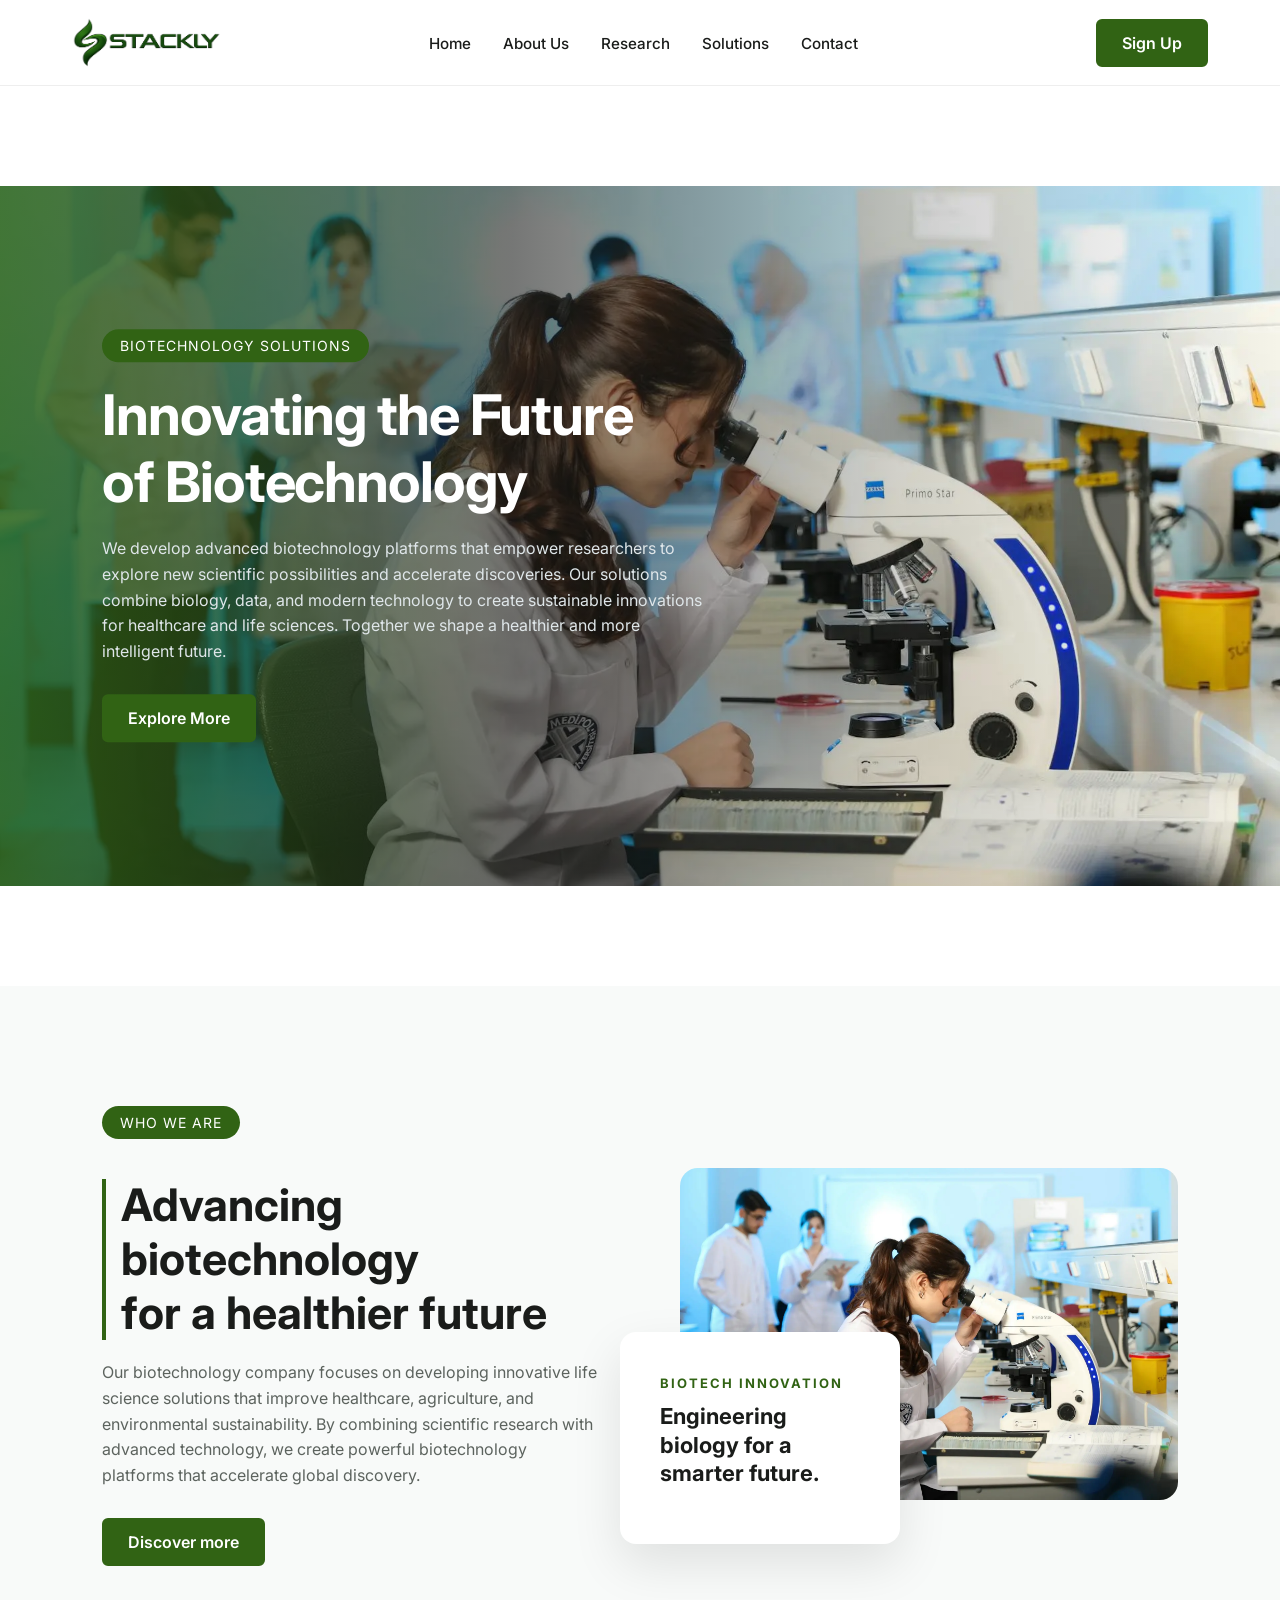
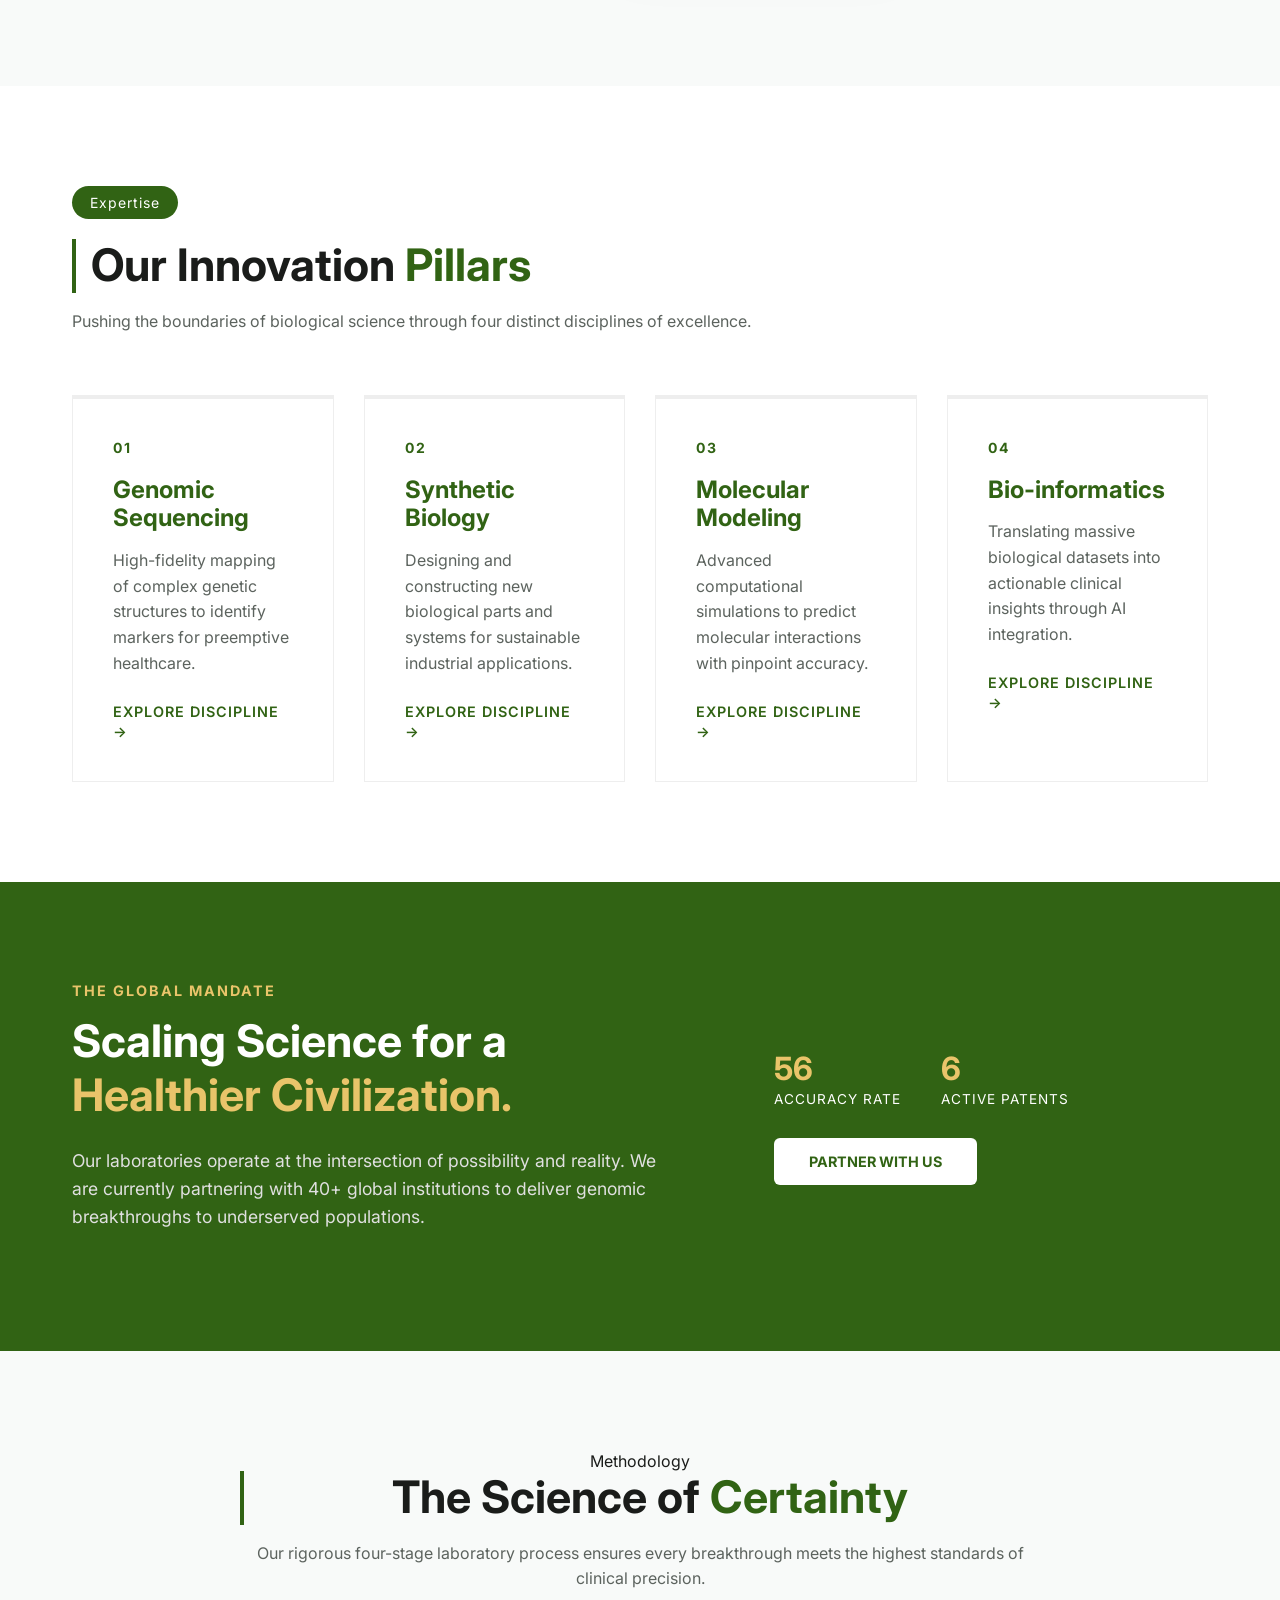
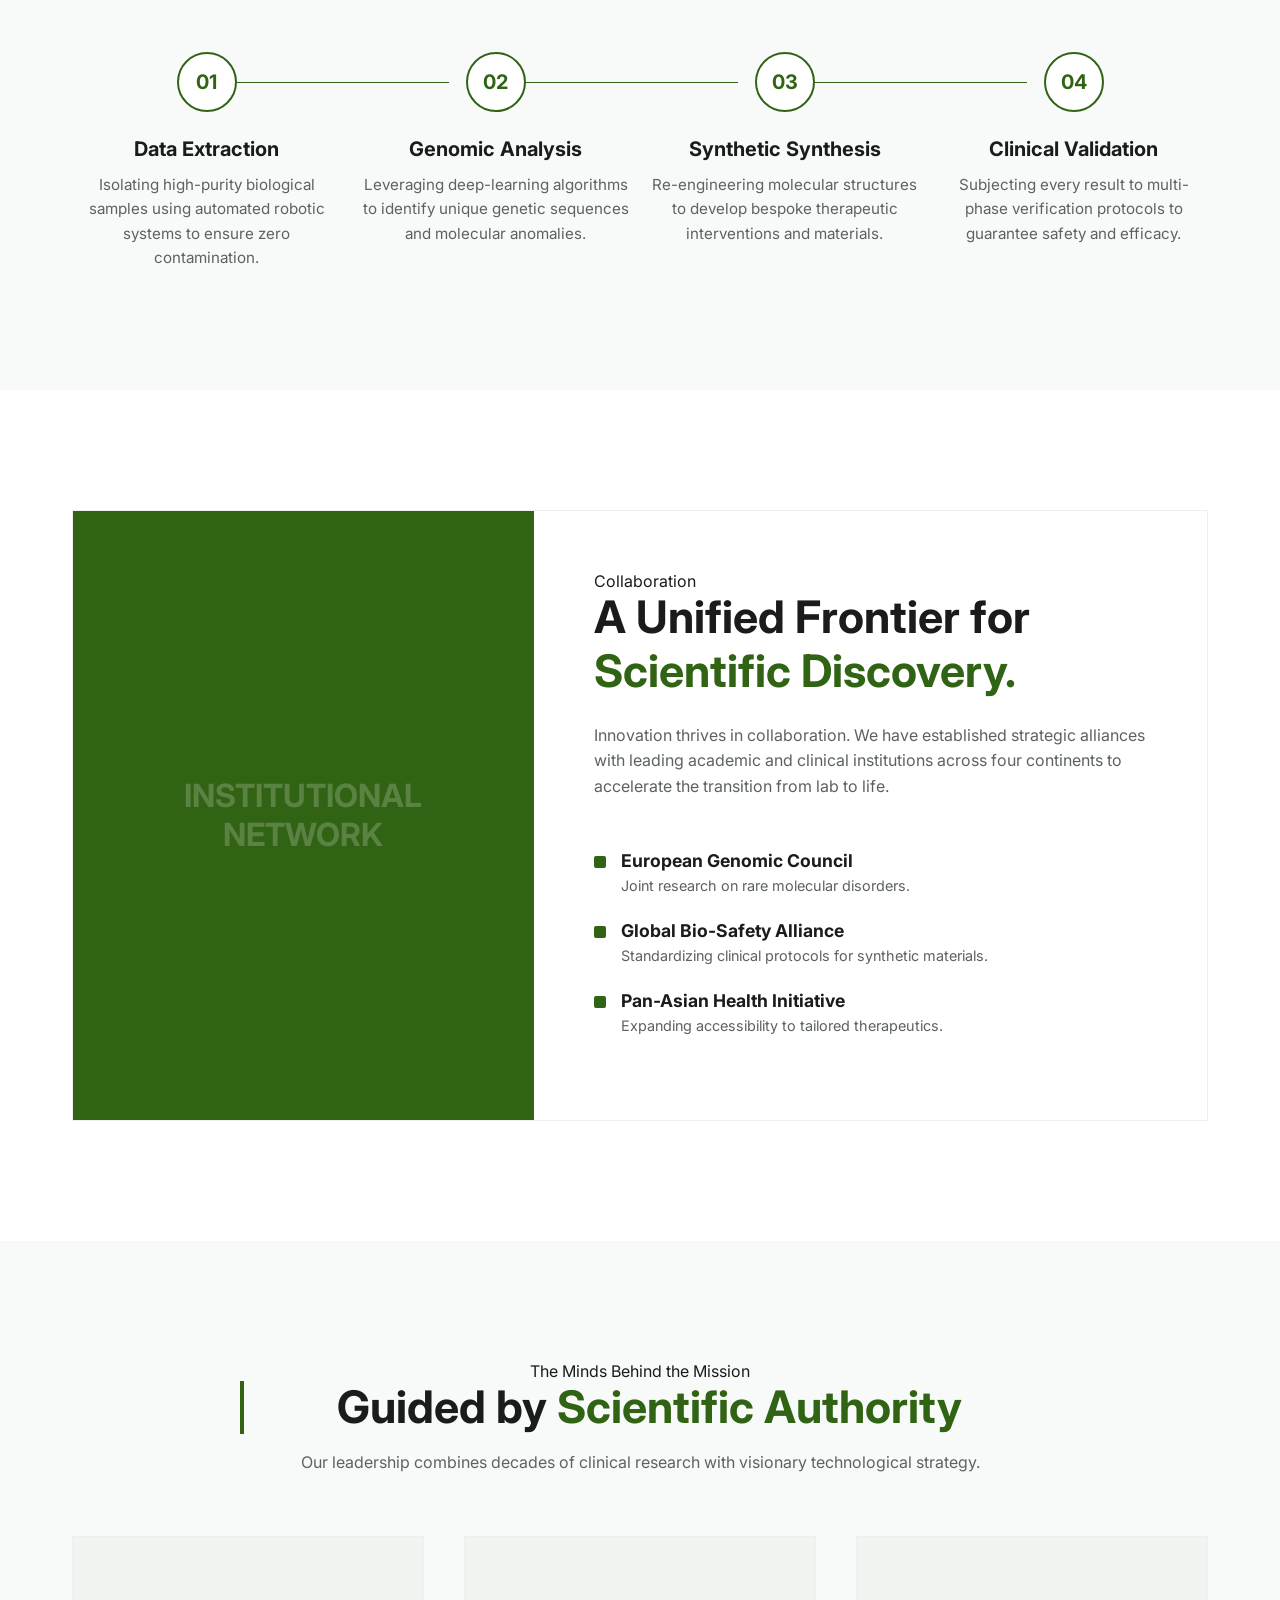
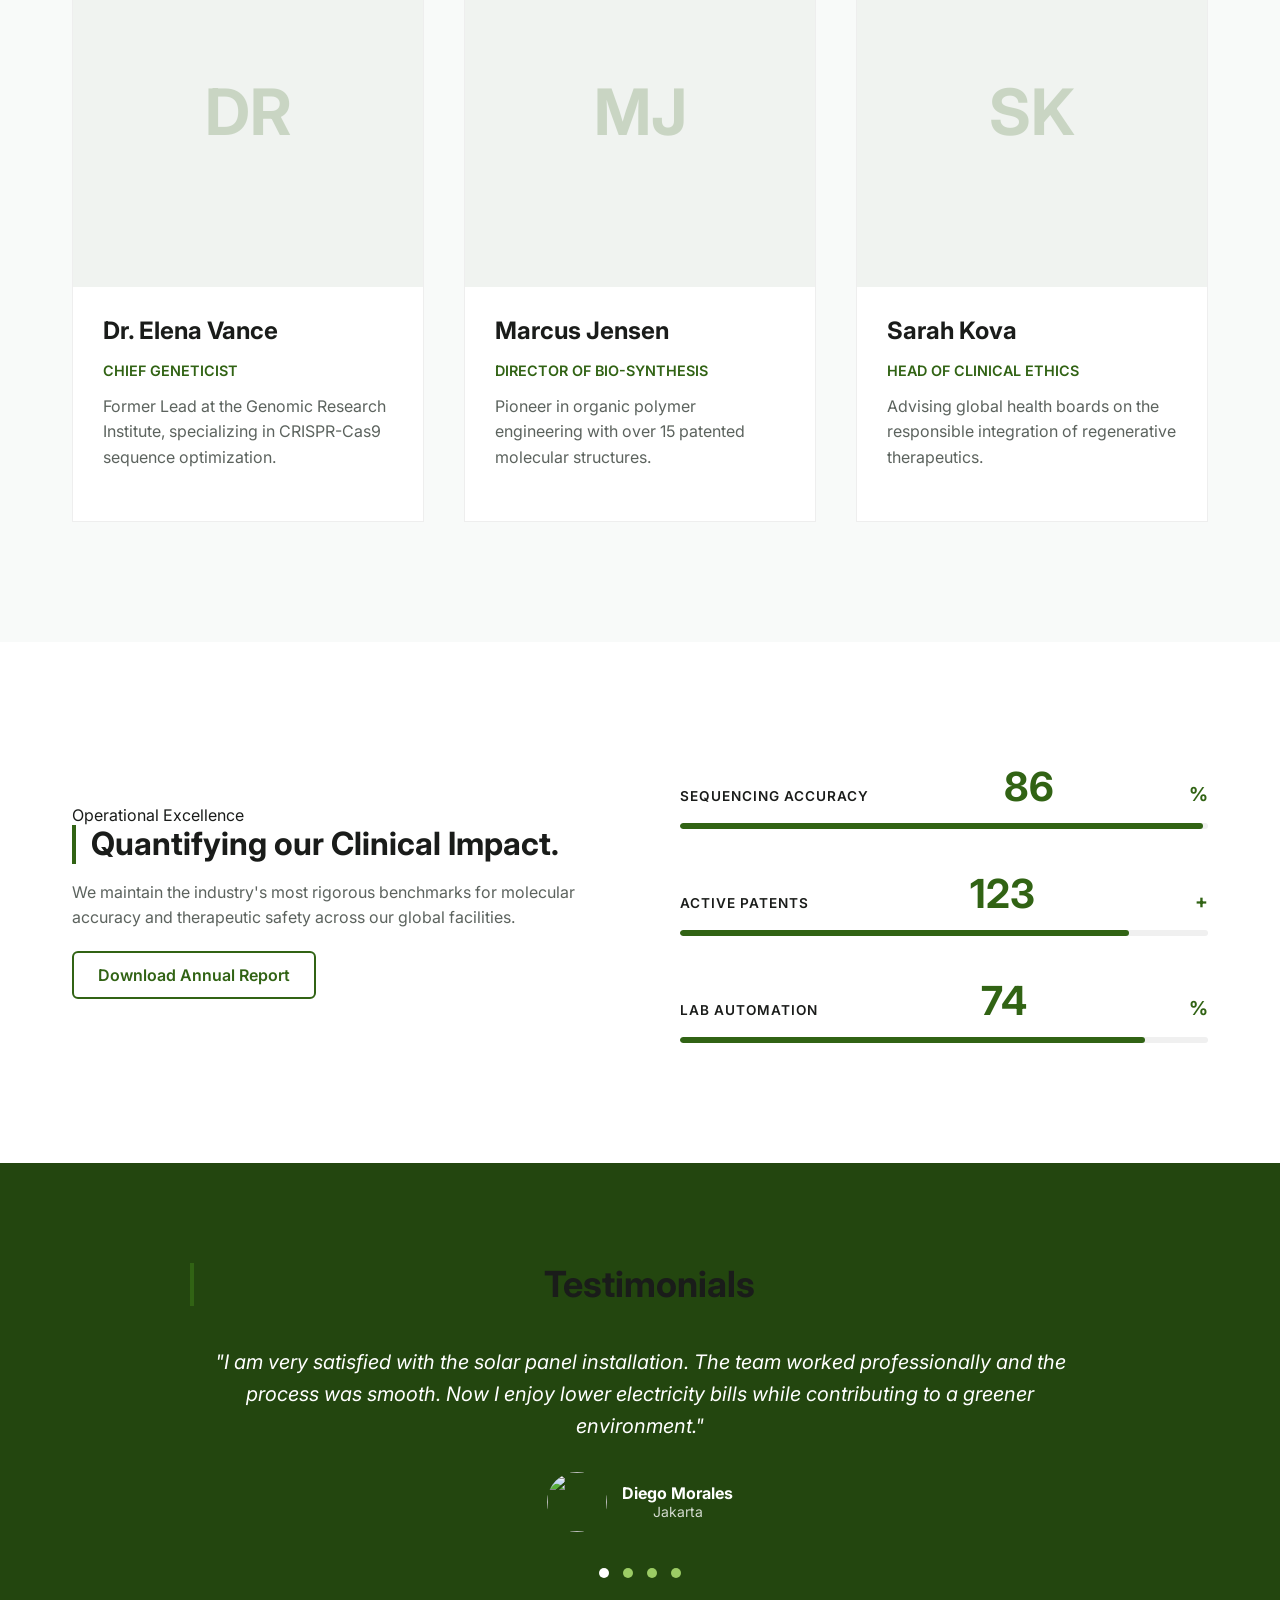
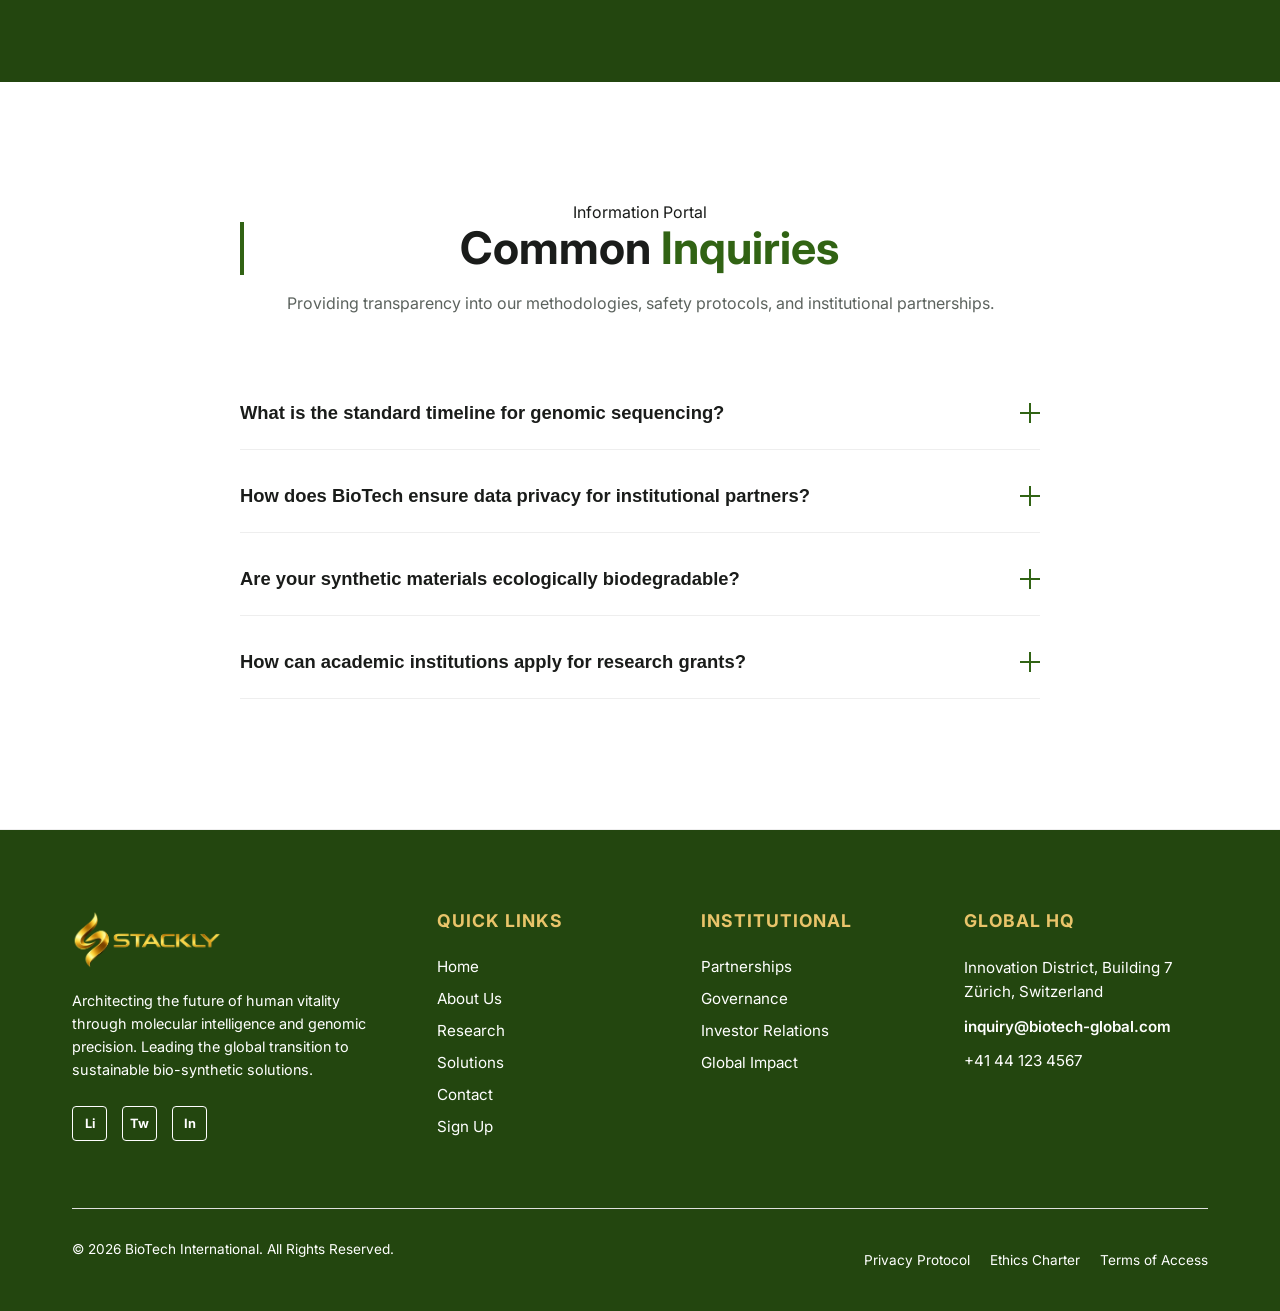
==== index.html @ 9d4f07ec "Add files via upload" ====
<!DOCTYPE html>
<html lang="en">

<head>
    <meta charset="UTF-8">
    <meta name="viewport" content="width=device-width, initial-scale=1.0">
    <title>Bio Technology</title>
    <link rel="icon" href="./assets/bg remove.webp">

    <!-- Custom CSS -->
    <link rel="stylesheet" href="style.css">
    <link rel="stylesheet" href="./root.css">

    <!-- material icon -->
    <link href="https://fonts.googleapis.com/icon?family=Material+Icons" rel="stylesheet">
    <!-- font awesome icon -->
    <link rel="stylesheet" href="https://cdnjs.cloudflare.com/ajax/libs/font-awesome/6.5.1/css/all.min.css">

    <!-- aos animations -->
    <link href="https://unpkg.com/aos@2.3.4/dist/aos.css" rel="stylesheet">

</head>

<body>


    <header class="main-header">
        <nav class="navbar">
            <a href="index.html" class="logo">
                <img src="./assets/green.webp" alt="logo" width="150px">
            </a>

            <ul class="nav-links">
                <li><a href="index.html">Home</a></li>
                <li><a href="about.html">About Us</a></li>
                <li><a href="research.html">Research</a></li>
                <li><a href="solution.html">Solutions</a></li>
                <li><a href="contact.html">Contact</a></li>
                <li><a href="sign.html" class="btn btn-primary get">Sign Up</a></li>
            </ul>

            <ul class="get1">
                <li><a href="sign.html" class="btn btn-primary">Sign Up</a></li>

            </ul>

            <div class="hamburger" id="hamburger">
                <span class="bar"></span>
                <span class="bar"></span>
                <span class="bar"></span>
            </div>
        </nav>
    </header>


    <main>

        <section class="hero">

            <div class="hero-slider">

                <div class="hero-slide active">
                    <img src="./assets/hero 2.webp" alt="Biotechnology Research">

                    <div class="hero-overlay"></div>

                    <div class="hero-content">
                        <span class="hero-tag">BIOTECHNOLOGY SOLUTIONS</span>

                        <h1>
                            Innovating the Future <br>
                            of Biotechnology
                        </h1>

                        <p>
                            We develop advanced biotechnology platforms that empower researchers
                            to explore new scientific possibilities and accelerate discoveries.
                            Our solutions combine biology, data, and modern technology
                            to create sustainable innovations for healthcare and life sciences.
                            Together we shape a healthier and more intelligent future.
                        </p>

                        <a href="./404.html" class="btn btn-primary">Explore More</a>
                    </div>
                </div>


                <div class="hero-slide">
                    <img src="./assets/hero 4.webp" alt="DNA Research">

                    <div class="hero-overlay"></div>

                    <div class="hero-content">
                        <span class="hero-tag">GENETIC ENGINEERING</span>

                        <h1>
                            Revolutionizing Modern <br>
                            Genetic Science
                        </h1>

                        <p>
                            Our cutting-edge genomic technologies enable scientists to
                            understand complex biological systems with greater precision.
                            By unlocking the power of DNA and molecular research,
                            we support breakthroughs in medicine, agriculture,
                            and next-generation biotechnology solutions worldwide.
                        </p>

                        <a href="./404.html" class="btn btn-primary">Discover More</a>
                    </div>
                </div>


                <div class="hero-slide">
                    <img src="./assets/hero 3.webp" alt="Medical Lab">

                    <div class="hero-overlay"></div>

                    <div class="hero-content">
                        <span class="hero-tag">MEDICAL INNOVATION</span>

                        <h1>
                            Transforming Healthcare <br>
                            Through Bio Innovation
                        </h1>

                        <p>
                            We integrate biotechnology with advanced laboratory research
                            to develop innovative therapies and life-saving solutions.
                            Our scientific teams work to improve patient outcomes
                            while supporting global healthcare systems with
                            reliable, scalable, and future-ready biotechnology platforms.
                        </p>

                        <a href="./404.html" class="btn btn-primary">Learn More</a>
                    </div>
                </div>


                <div class="hero-slide">
                    <img src="./assets/hero 1.webp" alt="Lab Research">

                    <div class="hero-overlay"></div>

                    <div class="hero-content">
                        <span class="hero-tag">LABORATORY RESEARCH</span>


                        <h1>
                            Advancing Life Science <br>
                            Research & Discovery
                        </h1>

                        <p>
                            Our laboratories focus on molecular biology and
                            next-generation biotechnology research programs.
                            Through collaboration, innovation, and scientific excellence,
                            we accelerate the development of sustainable solutions
                            that benefit science, society, and the global ecosystem.
                        </p>

                        <a href="./404.html" class="btn btn-primary">View Research</a>
                    </div>
                </div>

            </div>

        </section>






        <section class="bio-about">

            <div class="bio-container">

                <div class="bio-content">

                    <span class="hero-tag">WHO WE ARE</span>

                    <h2>
                        Advancing biotechnology <br>
                        for a healthier future
                    </h2>

                    <p>
                        Our biotechnology company focuses on developing innovative
                        life science solutions that improve healthcare, agriculture,
                        and environmental sustainability. By combining scientific
                        research with advanced technology, we create powerful
                        biotechnology platforms that accelerate global discovery.
                    </p>

                    <a href="./404.html" class="btn btn-primary">Discover more</a>

                </div>


                <div class="bio-image">

                    <img src="./assets/hero 2.webp" alt="Biotechnology Laboratory">

                    <div class="bio-card">

                        <span class="bio-card-tag">BIOTECH INNOVATION</span>

                        <h3>
                            Engineering biology
                            for a smarter future.
                        </h3>

                    </div>

                </div>

            </div>

        </section>








        <section class="research-grid">
            <div class="container">
                <div class="section-header">
                    <span class="hero-tag">Expertise</span>
                    <h2>Our Innovation <span>Pillars</span></h2>
                    <p>Pushing the boundaries of biological science through four distinct disciplines of excellence.</p>
                </div>

                <div class="grid-wrapper">
                    <div class="research-card">
                        <div class="card-icon">01</div>
                        <h3>Genomic Sequencing</h3>
                        <p>High-fidelity mapping of complex genetic structures to identify markers for preemptive
                            healthcare.</p>
                        <a href="./404.html" class="card-link">Explore Discipline →</a>
                    </div>

                    <div class="research-card">
                        <div class="card-icon">02</div>
                        <h3>Synthetic Biology</h3>
                        <p>Designing and constructing new biological parts and systems for sustainable industrial
                            applications.</p>
                        <a href="./404.html" class="card-link">Explore Discipline →</a>
                    </div>

                    <div class="research-card">
                        <div class="card-icon">03</div>
                        <h3>Molecular Modeling</h3>
                        <p>Advanced computational simulations to predict molecular interactions with pinpoint accuracy.
                        </p>
                        <a href="./404.html" class="card-link">Explore Discipline →</a>
                    </div>

                    <div class="research-card">
                        <div class="card-icon">04</div>
                        <h3>Bio-informatics</h3>
                        <p>Translating massive biological datasets into actionable clinical insights through AI
                            integration.</p>
                        <a href="./404.html" class="card-link">Explore Discipline →</a>
                    </div>
                </div>
            </div>
        </section>








        <section class="impact-section">

            <div class="impact-container">

                <div class="impact-content">
                    <span class="impact-eyebrow">The Global Mandate</span>

                    <h2>
                        Scaling Science for a <br>
                        <span>Healthier Civilization.</span>
                    </h2>

                    <p>
                        Our laboratories operate at the intersection of possibility and reality.
                        We are currently partnering with 40+ global institutions to deliver
                        genomic breakthroughs to underserved populations.
                    </p>
                </div>


                <div class="impact-action">

                    <div class="impact-stats">

                        <div class="stat-item">
                            <strong class="counter" data-target="98">0</strong>
                            <span>Accuracy Rate</span>
                        </div>

                        <div class="stat-item">
                            <strong class="counter" data-target="12">0</strong>
                            <span>Active Patents</span>
                        </div>

                    </div>

                    <a href="./404.html" class="btn-impact">Partner With Us</a>

                </div>

            </div>

        </section>







        <section class="process-section">
            <div class="container">
                <div class="section-header center">
                    <span class="eyebrow">Methodology</span>
                    <h2>The Science of <span>Certainty</span></h2>
                    <p>Our rigorous four-stage laboratory process ensures every breakthrough meets the highest standards
                        of clinical precision.</p>
                </div>

                <div class="process-wrapper">
                    <div class="process-step">
                        <div class="step-number">01</div>
                        <div class="step-content">
                            <h3>Data Extraction</h3>
                            <p>Isolating high-purity biological samples using automated robotic systems to ensure zero
                                contamination.</p>
                        </div>
                        <div class="step-line"></div>
                    </div>

                    <div class="process-step">
                        <div class="step-number">02</div>
                        <div class="step-content">
                            <h3>Genomic Analysis</h3>
                            <p>Leveraging deep-learning algorithms to identify unique genetic sequences and molecular
                                anomalies.</p>
                        </div>
                        <div class="step-line"></div>
                    </div>

                    <div class="process-step">
                        <div class="step-number">03</div>
                        <div class="step-content">
                            <h3>Synthetic Synthesis</h3>
                            <p>Re-engineering molecular structures to develop bespoke therapeutic interventions and
                                materials.</p>
                        </div>
                        <div class="step-line"></div>
                    </div>

                    <div class="process-step">
                        <div class="step-number">04</div>
                        <div class="step-content">
                            <h3>Clinical Validation</h3>
                            <p>Subjecting every result to multi-phase verification protocols to guarantee safety and
                                efficacy.</p>
                        </div>
                    </div>
                </div>
            </div>
        </section>









        <section class="partnership-section">
            <div class="container">
                <div class="partnership-card">
                    <div class="partnership-image">
                        <div class="image-placeholder">
                            <span>Institutional <br>Network</span>
                        </div>
                    </div>

                    <div class="partnership-info">
                        <span class="eyebrow">Collaboration</span>
                        <h2>A Unified Frontier for <span>Scientific Discovery.</span></h2>
                        <p>Innovation thrives in collaboration. We have established strategic alliances with leading
                            academic and clinical institutions across four continents to accelerate the transition from
                            lab to life.</p>

                        <ul class="partnership-list">
                            <li>
                                <i class="list-icon"></i>
                                <div>
                                    <strong>European Genomic Council</strong>
                                    <span>Joint research on rare molecular disorders.</span>
                                </div>
                            </li>
                            <li>
                                <i class="list-icon"></i>
                                <div>
                                    <strong>Global Bio-Safety Alliance</strong>
                                    <span>Standardizing clinical protocols for synthetic materials.</span>
                                </div>
                            </li>
                            <li>
                                <i class="list-icon"></i>
                                <div>
                                    <strong>Pan-Asian Health Initiative</strong>
                                    <span>Expanding accessibility to tailored therapeutics.</span>
                                </div>
                            </li>
                        </ul>
                    </div>
                </div>
            </div>
        </section>








        <section class="team-section">
            <div class="container">
                <div class="section-header center">
                    <span class="eyebrow">The Minds Behind the Mission</span>
                    <h2>Guided by <span>Scientific Authority</span></h2>
                    <p>Our leadership combines decades of clinical research with visionary technological strategy.</p>
                </div>

                <div class="team-grid">
                    <div class="team-card animated-card">
                        <div class="member-image">
                            <div class="img-overlay"></div>
                            <span class="member-initials">DR</span>
                        </div>
                        <div class="member-info">
                            <h3>Dr. Elena Vance</h3>
                            <span class="member-role">Chief Geneticist</span>
                            <p>Former Lead at the Genomic Research Institute, specializing in CRISPR-Cas9 sequence
                                optimization.</p>
                        </div>
                    </div>

                    <div class="team-card animated-card">
                        <div class="member-image">
                            <div class="img-overlay"></div>
                            <span class="member-initials">MJ</span>
                        </div>
                        <div class="member-info">
                            <h3>Marcus Jensen</h3>
                            <span class="member-role">Director of Bio-Synthesis</span>
                            <p>Pioneer in organic polymer engineering with over 15 patented molecular structures.</p>
                        </div>
                    </div>

                    <div class="team-card animated-card">
                        <div class="member-image">
                            <div class="img-overlay"></div>
                            <span class="member-initials">SK</span>
                        </div>
                        <div class="member-info">
                            <h3>Sarah Kova</h3>
                            <span class="member-role">Head of Clinical Ethics</span>
                            <p>Advising global health boards on the responsible integration of regenerative
                                therapeutics.</p>
                        </div>
                    </div>
                </div>
            </div>
        </section>









        <section class="stats-section">
            <div class="container">
                <div class="stats-layout">
                    <div class="stats-info animated-card">
                        <span class="eyebrow">Operational Excellence</span>
                        <h2>Quantifying our <span>Clinical Impact.</span></h2>
                        <p>We maintain the industry's most rigorous benchmarks for molecular accuracy and therapeutic
                            safety across our global facilities.</p>
                        <a href="./404.html" class="btn btn-secondary">Download Annual Report</a>
                    </div>

                    <div class="stats-grid">
                        <div class="stat-card animated-card">
                            <div class="stat-header">
                                <span class="stat-label">Sequencing Accuracy</span>
                                <span class="stat-value" data-target="99">0</span><span class="unit">%</span>
                            </div>
                            <div class="progress-bar">
                                <div class="progress-fill" data-width="99%"></div>
                            </div>
                        </div>

                        <div class="stat-card animated-card">
                            <div class="stat-header">
                                <span class="stat-label">Active Patents</span>
                                <span class="stat-value" data-target="142">0</span><span class="unit">+</span>
                            </div>
                            <div class="progress-bar">
                                <div class="progress-fill" data-width="85%"></div>
                            </div>
                        </div>

                        <div class="stat-card animated-card">
                            <div class="stat-header">
                                <span class="stat-label">Lab Automation</span>
                                <span class="stat-value" data-target="88">0</span><span class="unit">%</span>
                            </div>
                            <div class="progress-bar">
                                <div class="progress-fill" data-width="88%"></div>
                            </div>
                        </div>
                    </div>
                </div>
            </div>
        </section>









        <section class="testimonial-section">

            <div class="testimonial-container">

                <h2 class="testimonial-title">Testimonials</h2>

                <div class="testimonial-slider">

                    <div class="testimonial active">

                        <p class="testimonial-text">
                            "I am very satisfied with the solar panel installation.
                            The team worked professionally and the process was smooth.
                            Now I enjoy lower electricity bills while contributing
                            to a greener environment."
                        </p>

                        <div class="testimonial-author">

                            <img src="https://i.pravatar.cc/60?img=1" alt="">

                            <div>
                                <strong>Diego Morales</strong>
                                <span>Jakarta</span>
                            </div>

                        </div>

                    </div>


                    <div class="testimonial">

                        <p class="testimonial-text">
                            "The installation was fast and the customer service
                            was outstanding. Our company has already seen
                            major savings on electricity costs."
                        </p>

                        <div class="testimonial-author">

                            <img src="https://i.pravatar.cc/60?img=2" alt="">

                            <div>
                                <strong>James Carter</strong>
                                <span>London</span>
                            </div>

                        </div>

                    </div>


                    <div class="testimonial">

                        <p class="testimonial-text">
                            "Switching to renewable energy was the best decision
                            for our home. The team guided us through every step
                            of the process professionally."
                        </p>

                        <div class="testimonial-author">

                            <img src="https://i.pravatar.cc/60?img=3" alt="">

                            <div>
                                <strong>Maria Gonzales</strong>
                                <span>Madrid</span>
                            </div>

                        </div>

                    </div>


                    <div class="testimonial">

                        <p class="testimonial-text">
                            "The solar system works perfectly and we have
                            reduced our energy bills significantly.
                            Highly recommended company!"
                        </p>

                        <div class="testimonial-author">

                            <img src="https://i.pravatar.cc/60?img=4" alt="">

                            <div>
                                <strong>Daniel Wong</strong>
                                <span>Singapore</span>
                            </div>

                        </div>

                    </div>

                </div>


                <div class="testimonial-dots">

                    <span class="dot active"></span>
                    <span class="dot"></span>
                    <span class="dot"></span>
                    <span class="dot"></span>

                </div>

            </div>

        </section>









        <section class="faq-section">
            <div class="container">
                <div class="section-header center">
                    <span class="eyebrow">Information Portal</span>
                    <h2>Common <span>Inquiries</span></h2>
                    <p>Providing transparency into our methodologies, safety protocols, and institutional partnerships.
                    </p>
                </div>

                <div class="faq-wrapper">
                    <div class="faq-item animated-card">
                        <button class="faq-question">
                            <span>What is the standard timeline for genomic sequencing?</span>
                            <i class="plus-icon"></i>
                        </button>
                        <div class="faq-answer">
                            <p>Our high-throughput sequencing protocols typically deliver comprehensive raw data within
                                72 hours. Full bio-informatic analysis and clinical interpretation generally require an
                                additional 5 to 7 business days, depending on the complexity of the genome.</p>
                        </div>
                    </div>

                    <div class="faq-item animated-card">
                        <button class="faq-question">
                            <span>How does BioTech ensure data privacy for institutional partners?</span>
                            <i class="plus-icon"></i>
                        </button>
                        <div class="faq-answer">
                            <p>We utilize end-to-end quantum-resistant encryption and decentralized biological
                                databases. Every sample is anonymized at the point of extraction, ensuring that
                                intellectual property and patient identities remain protected throughout the research
                                lifecycle.</p>
                        </div>
                    </div>

                    <div class="faq-item animated-card">
                        <button class="faq-question">
                            <span>Are your synthetic materials ecologically biodegradable?</span>
                            <i class="plus-icon"></i>
                        </button>
                        <div class="faq-answer">
                            <p>Yes. Our "Synthesize-to-Soil" initiative ensures that all organic compounds developed in
                                our labs are engineered to break down into non-toxic nutrients within 180 days of
                                environmental exposure, meeting global sustainability standards.</p>
                        </div>
                    </div>

                    <div class="faq-item animated-card">
                        <button class="faq-question">
                            <span>How can academic institutions apply for research grants?</span>
                            <i class="plus-icon"></i>
                        </button>
                        <div class="faq-answer">
                            <p>We accept quarterly proposals through our Global Partnership Portal. Institutions must
                                demonstrate a focus on regenerative medicine or molecular sustainability to be
                                considered for our $50M annual innovation fund.</p>
                        </div>
                    </div>
                </div>
            </div>
        </section>


    </main>



    <footer class="main-footer">
        <div class="container">
            <div class="footer-grid">
                <div class="footer-brand">
                    <a href="index.html" class="logo">
                        <img src="./assets/gold.webp" alt="logo" width="150px">
                    </a>
                    <p>Architecting the future of human vitality through molecular intelligence and genomic precision.
                        Leading the global transition to sustainable bio-synthetic solutions.</p>
                    <div class="social-links">
                        <a href="./404.html" class="social-icon">Li</a>
                        <a href="./404.html" class="social-icon">Tw</a>
                        <a href="./404.html" class="social-icon">In</a>
                    </div>
                </div>

                <div class="footer-links">
                    <h3>Quick Links</h3>
                    <ul>
                        <li><a href="./index.html">Home</a></li>
                        <li><a href="./about.html">About Us</a></li>
                        <li><a href="./research.html">Research</a></li>
                        <li><a href="./solution.html">Solutions</a></li>
                        <li><a href="./contact.html">Contact</a></li>
                        <li><a href="./sign.html">Sign Up</a></li>
                    </ul>
                </div>

                <div class="footer-links">
                    <h3>Institutional</h3>
                    <ul>
                        <li><a href="./404.html">Partnerships</a></li>
                        <li><a href="./404.html">Governance</a></li>
                        <li><a href="./404.html">Investor Relations</a></li>
                        <li><a href="./404.html">Global Impact</a></li>
                    </ul>
                </div>

                <div class="footer-contact">
                    <h3>Global HQ</h3>
                    <p>Innovation District, Building 7<br>Zürich, Switzerland</p>
                    <p class="contact-email">inquiry@biotech-global.com</p>
                    <p>+41 44 123 4567</p>
                </div>
            </div>

            <div class="footer-bottom">
                <p>&copy; 2026 BioTech International. All Rights Reserved.</p>
                <div class="footer-legal">
                    <a href="./404.html">Privacy Protocol</a>
                    <a href="./404.html">Ethics Charter</a>
                    <a href="./404.html">Terms of Access</a>
                </div>
            </div>
        </div>
    </footer>




    <script src="script.js"></script>

    <script src="https://unpkg.com/aos@2.3.4/dist/aos.js"></script>

    <script>
        AOS.init({
            duration: 900,
            easing: 'ease-in-out',
            once: true,
        });

        // data-aos="fade-up"
        // fade-up, fade-down, fade-left, fade-right, zoom-in,	slide-up, flip-left	

    </script>

</body>

</html>
---- style.css ----
.hero {
    position: relative;
    width: 100%;
    height: 100vh;
    overflow: hidden;
}

.hero-slider {
    position: relative;
    width: 100%;
    height: 100%;
}

.hero-slide {
    position: absolute;
    width: 100%;
    height: 100%;
    opacity: 0;
    transition: opacity 1s ease;
}

.hero-slide.active {
    opacity: 1;
}

.hero-slide img {
    width: 100%;
    height: 100%;
    object-fit: cover;
}

.hero-overlay {
    position: absolute;
    inset: 0;

    background: linear-gradient(to right,
            rgb(49, 99, 20, 0.85)0%,
            rgba(26, 28, 26, 0.6) 40%,
            rgba(26, 28, 26, 0.2) 70%,
            rgba(26, 28, 26, 0) 100%);
}


.hero-content {
    position: absolute;
    top: 50%;
    left: 8%;
    transform: translateY(-50%);
    max-width: 600px;
    color: white;
}

.hero-tag {
    display: inline-block;
    background: var(--primary-bio-green);
    color: white;
    padding: 8px 18px;
    border-radius: 20px;
    font-size: 14px;
    letter-spacing: 1px;
    margin-bottom: 20px;
}

.hero-content h1 {
    font-size: 3.5rem;
    color: white;
    margin-bottom: 20px;
}

.hero-content p {
    color: #dfe6e9;
    margin-bottom: 30px;
}

@media (max-width:768px) {

    .hero-content {
        left: 5%;
        right: 5%;
    }

    .hero-content h1 {
        font-size: 2rem;
    }

    .hero-content p {
        font-size: 14px;
    }

    .hero-tag {
        font-size: 12px;
    }

}








.bio-about {
    padding: 120px 8%;
    background: var(--bg-subtle);
}

.bio-container {
    display: flex;
    align-items: center;
    gap: 80px;
}

.bio-content {
    flex: 1;
}

.bio-tag {
    color: var(--primary-bio-green);
    font-weight: 600;
    letter-spacing: 2px;
    font-size: 14px;
}

.bio-content h2 {
    font-size: 2.8rem;
    margin: 20px 0;
    color: var(--text-main);
}

.bio-content p {
    max-width: 520px;
    margin-bottom: 30px;
}

.bio-image {
    flex: 1;
    position: relative;
}

.bio-image img {
    width: 100%;
    border-radius: 18px;
    object-fit: cover;
}

.bio-card {
    position: absolute;
    bottom: -40px;
    left: -60px;

    background: white;

    padding: 40px;

    border-radius: 16px;

    width: 280px;

    box-shadow: 0 20px 50px rgba(0, 0, 0, 0.1);
}

.bio-card-tag {
    color: var(--primary-bio-green);
    font-size: 13px;
    letter-spacing: 2px;
    font-weight: bold;
}

.bio-card h3 {
    margin-top: 10px;
    font-size: 22px;
    line-height: 1.3;
}

@media (max-width:768px) {

    .bio-container {
        flex-direction: column;
        gap: 40px;
    }

    .bio-card {
        position: relative;
        left: 0;
        bottom: 0;
        margin-top: -40px;
    }

    .bio-content h2 {
        font-size: 2rem;
    }

}









.research-grid {
    padding: 100px 0;
    background-color: var(--bg-main);
}

.container {
    max-width: 1200px;
    margin: 0 auto;
    padding: 0 2rem;
}

.section-header {
    margin-bottom: 60px;
}

.section-header h2 {
    font-size: 2.8rem;
}

.section-header h2 span {
    /* font-size: 2.8rem; */
    color: var(--primary-bio-green);
}

.grid-wrapper {
    display: grid;
    grid-template-columns: repeat(auto-fit, minmax(250px, 1fr));
    gap: 30px;
}

.research-card {
    padding: 40px;
    background-color: #ffffff;
    border: 1px solid #eeeeee;
    transition: all 0.3s ease;
    border-top: 4px solid #eeeeee;
}

.research-card:hover {
    border-top: 4px solid var(--primary-bio-green);
    transform: translateY(-10px);
    border-bottom: 2px solid var(--primary-dark);
}

.card-icon {
    font-size: 0.875rem;
    font-weight: 700;
    color: var(--primary-bio-green);
    margin-bottom: 20px;
    letter-spacing: 2px;
}

.research-card h3 {
    font-size: 1.5rem;
    margin-bottom: 15px;
    color: var(--primary-bio-green);
}

.research-card p {
    font-size: 1rem;
    color: var(--text-muted);
    margin-bottom: 25px;
    line-height: 1.6;
}

.card-link {
    font-weight: 600;
    color: var(--primary-bio-green);
    font-size: 0.9rem;
    text-transform: uppercase;
    letter-spacing: 1px;
}

@media (max-width: 768px) {
    .research-grid {
        padding: 60px 0;
    }

    .section-header {
        text-align: center;
        margin-bottom: 40px;
    }

    .grid-wrapper {
        grid-template-columns: 1fr;
    }

    .research-card {
        padding: 30px;
    }
}








.impact-section {
    background-color: var(--primary-bio-green);
    padding: 100px 0;
    color: #ffffff;
}

.impact-container {
    max-width: 1200px;
    margin: 0 auto;
    padding: 0 2rem;
    display: flex;
    align-items: center;
    justify-content: space-between;
    gap: 50px;
}

.impact-content {
    flex: 1.5;
}

.impact-eyebrow {
    display: block;
    color: var(--dna-helix-gold);
    font-weight: 700;
    text-transform: uppercase;
    letter-spacing: 2px;
    margin-bottom: 1rem;
    font-size: 0.9rem;
}

.impact-content h2 {
    color: #ffffff;
    font-size: 2.8rem;
    margin-bottom: 1.5rem;
    border: none;
    padding-left: 0;
}

.impact-content h2 span {
    color: var(--dna-helix-gold);
}

.impact-content p {
    color: #e0e0e0;
    font-size: 1.1rem;
    max-width: 600px;
}

.impact-action {
    flex: 1;
    display: flex;
    flex-direction: column;
    align-items: flex-start;
    gap: 30px;
}

.impact-stats {
    display: flex;
    gap: 40px;
}

.stat-item strong {
    display: block;
    font-size: 2rem;
    color: var(--dna-helix-gold);
}

.stat-item span {
    font-size: 0.85rem;
    text-transform: uppercase;
    letter-spacing: 1px;
}

.btn-impact {
    background-color: #ffffff;
    color: var(--primary-bio-green);
    padding: 15px 35px;
    font-weight: 700;
    border-radius: 6px;
    transition: all 0.3s ease;
    text-transform: uppercase;
    font-size: 0.9rem;
}

.btn-impact:hover {
    background-color: var(--dna-helix-gold);
    color: var(--primary-dark);
    transform: translateY(-3px);
}

@media (max-width: 768px) {
    .impact-container {
        flex-direction: column;
        text-align: center;
        padding: 0 1.5rem;
    }

    .impact-content h2 {
        font-size: 2rem;
    }

    .impact-action {
        align-items: center;
    }

    .impact-stats {
        justify-content: center;
    }

    .btn-impact {
        width: 100%;
    }
}








.process-section {
    padding: 100px 0;
    background-color: var(--bg-subtle);
}

.center {
    text-align: center;
    max-width: 800px;
    margin-left: auto;
    margin-right: auto;
}

.process-wrapper {
    display: flex;
    justify-content: space-between;
    gap: 20px;
    margin-top: 60px;
    position: relative;
}

.process-step {
    flex: 1;
    position: relative;
    text-align: center;
}

.step-number {
    width: 60px;
    height: 60px;
    background-color: #ffffff;
    border: 2px solid var(--primary-bio-green);
    color: var(--primary-bio-green);
    border-radius: 50%;
    display: flex;
    align-items: center;
    justify-content: center;
    font-weight: 700;
    font-size: 1.25rem;
    margin: 0 auto 25px auto;
    position: relative;
    z-index: 2;
    transition: all 0.3s ease;
}

.process-step:hover .step-number {
    background-color: var(--primary-bio-green);
    color: #ffffff;
    transform: scale(1.1);
}

.step-content h3 {
    font-size: 1.25rem;
    margin-bottom: 12px;
    color: var(--text-main);
}

.step-content p {
    font-size: 0.95rem;
    color: var(--text-muted);
}

.step-line {
    position: absolute;
    top: 30px;
    left: 60%;
    width: 80%;
    height: 1px;
    background-color: var(--primary-bio-green);
    z-index: 1;
}

@media (max-width: 768px) {
    .process-wrapper {
        flex-direction: column;
        gap: 50px;
    }

    .step-line {
        display: none;
    }

    .process-step {
        display: flex;
        flex-direction: column;
        align-items: center;
    }

    .process-step:not(:last-child)::after {
        content: '';
        position: absolute;
        bottom: -40px;
        width: 1px;
        height: 30px;
        background-color: var(--primary-bio-green);
    }
}









.partnership-section {
    padding: 120px 0;
    background-color: var(--bg-main);
}

.partnership-card {
    display: flex;
    background-color: #ffffff;
    border: 1px solid #eeeeee;
    min-height: 550px;
    align-items: stretch;
}

.partnership-image {
    flex: 1;
    background-color: var(--primary-bio-green);
    display: flex;
    align-items: center;
    justify-content: center;
    position: relative;
    overflow: hidden;
}

.image-placeholder {
    text-align: center;
    color: rgba(255, 255, 255, 0.2);
    font-size: 2rem;
    font-weight: 700;
    text-transform: uppercase;
}

.partnership-info {
    flex: 1.2;
    padding: 60px;
    display: flex;
    flex-direction: column;
    justify-content: center;
}

.partnership-info h2 {
    font-size: 2.8rem;
    margin-bottom: 1.5rem;
    border: none;
    padding-left: 0;
}

.partnership-info h2 span {
    color: var(--primary-bio-green);
}

.partnership-list {
    margin-top: 30px;
}

.partnership-list li {
    display: flex;
    gap: 15px;
    margin-bottom: 25px;
}

.list-icon {
    flex-shrink: 0;
    width: 12px;
    height: 12px;
    background-color: var(--primary-bio-green);
    margin-top: 6px;
    border-radius: 2px;
}

.partnership-list strong {
    display: block;
    font-size: 1.1rem;
    color: var(--text-main);
    margin-bottom: 4px;
}

.partnership-list span {
    font-size: 0.9rem;
    color: var(--text-muted);
}

@media (max-width: 768px) {
    .partnership-section {
        padding: 60px 0;
    }

    .partnership-card {
        flex-direction: column;
    }

    .partnership-image {
        height: 250px;
    }

    .partnership-info {
        padding: 40px 20px;
    }

    .partnership-info h2 {
        font-size: 1.8rem;
    }
}












.team-section {
    padding: 120px 0;
    background-color: var(--bg-subtle);
    overflow: hidden;
}

.team-grid {
    display: grid;
    grid-template-columns: repeat(3, 1fr);
    gap: 40px;
    margin-top: 60px;
}

.team-card {
    background: #ffffff;
    border: 1px solid #eeeeee;
    transition: all 0.4s cubic-bezier(0.165, 0.84, 0.44, 1);
}

.animated-card {
    opacity: 0;
    transform: translateY(50px);
    transition: all 0.8s ease-out;
}

.animated-card.appear {
    opacity: 1;
    transform: translateY(0);
}

.member-image {
    height: 350px;
    background-color: #f0f3f0;
    display: flex;
    align-items: center;
    justify-content: center;
    position: relative;
}

.member-initials {
    font-size: 4rem;
    font-weight: 700;
    color: var(--primary-bio-green);
    opacity: 0.2;
}

.member-info {
    padding: 30px;
}

.member-role {
    display: block;
    color: var(--primary-bio-green);
    font-weight: 600;
    font-size: 0.9rem;
    margin-bottom: 15px;
    text-transform: uppercase;
}

.team-card:hover {
    transform: translateY(-10px);
    border-bottom: 4px solid var(--primary-bio-green);
}

@media (max-width: 768px) {
    .team-grid {
        grid-template-columns: 1fr;
        gap: 30px;
    }

    .member-image {
        height: 300px;
    }
}










.faq-section {
    padding: 120px 0;
    background-color: var(--bg-main);
}

.faq-wrapper {
    max-width: 800px;
    margin: 60px auto 0;
}

.faq-item {
    border-bottom: 1px solid #eeeeee;
    margin-bottom: 10px;
}

.faq-question {
    width: 100%;
    padding: 25px 0;
    display: flex;
    justify-content: space-between;
    align-items: center;
    background: none;
    border: none;
    cursor: pointer;
    text-align: left;
    transition: all 0.3s ease;
}

.faq-question span {
    font-size: 1.15rem;
    font-weight: 600;
    color: var(--text-main);
    padding-right: 20px;
}

.plus-icon {
    width: 20px;
    height: 20px;
    position: relative;
    flex-shrink: 0;
}

.plus-icon::before,
.plus-icon::after {
    content: '';
    position: absolute;
    background-color: var(--primary-bio-green);
    transition: transform 0.3s ease;
}

.plus-icon::before {
    width: 100%;
    height: 2px;
    top: 9px;
    left: 0;
}

.plus-icon::after {
    width: 2px;
    height: 100%;
    top: 0;
    left: 9px;
}

.faq-item.active .plus-icon::after {
    transform: rotate(90deg);
}

.faq-item.active .plus-icon::before {
    transform: rotate(180deg);
    opacity: 0;
}

.faq-item.active .faq-question span {
    color: var(--primary-bio-green);
}

.faq-answer {
    max-height: 0;
    overflow: hidden;
    transition: max-height 0.4s cubic-bezier(0.4, 0, 0.2, 1);
}

.faq-answer p {
    padding-bottom: 25px;
    margin-bottom: 0;
    font-size: 1rem;
    color: var(--text-muted);
}

@media (max-width: 768px) {
    .faq-question span {
        font-size: 1rem;
    }

    .faq-section {
        padding: 60px 0;
    }
}









.stats-section {
    padding: 120px 0;
    background-color: var(--bg-main);
}

.stats-layout {
    display: flex;
    align-items: center;
    gap: 80px;
}

.stats-info {
    flex: 1;
}

.stats-grid {
    flex: 1;
    display: flex;
    flex-direction: column;
    gap: 40px;
}

.stat-card {
    width: 100%;
}

.stat-header {
    display: flex;
    justify-content: space-between;
    align-items: baseline;
    margin-bottom: 12px;
}

.stat-label {
    font-weight: 600;
    color: var(--text-main);
    text-transform: uppercase;
    font-size: 0.85rem;
    letter-spacing: 1px;
}

.stat-value {
    font-size: 2.5rem;
    font-weight: 700;
    color: var(--primary-bio-green);
}

.unit {
    font-size: 1.2rem;
    font-weight: 700;
    color: var(--primary-bio-green);
}

.progress-bar {
    width: 100%;
    height: 6px;
    background-color: #f0f0f0;
    border-radius: 10px;
    overflow: hidden;
}

.progress-fill {
    height: 100%;
    width: 0%;
    background-color: var(--primary-bio-green);
    border-radius: 10px;
    transition: width 1.5s cubic-bezier(0.1, 0.5, 0.5, 1);
}

@media (max-width: 768px) {
    .stats-layout {
        flex-direction: column;
        gap: 50px;
    }

    .stats-info {
        text-align: center;
    }

    .stat-value {
        font-size: 2rem;
    }
}
---- root.css ----
@import url('https://fonts.googleapis.com/css2?family=Inter:wght@300;400;500;600;700&display=swap');





:root {
     --primary-bio-green: rgb(49, 99, 20);
     --primary-light: rgb(75, 140, 35);
     --primary-dark: rgb(35, 70, 15);
 
     --accent-teal: #2a9d8f;
     --accent-dna-blue: #0077b6;
     --dna-helix-gold: #e9c46a;
 
     --bg-main: #ffffff;
     --bg-subtle: #f8faf9;
     --text-main: #1a1c1a;
     --text-muted: #5c635e;
 
     --success: #2d6a4f;
    --warning: #ffb703;
    --error: #bc4749;
}



* {
    margin: 0;
    padding: 0;
    box-sizing: border-box;
}

body {
    background-color: var(--bg-main);
    color: var(--text-main);
    font-family: 'Inter', sans-serif;
}

a {
    text-decoration: none;
    color: inherit;
    transition: var(--transition);
}

ul {
    list-style: none;
}






/* Button Styles */

.btn {
    padding: 12px 24px;
    font-family: 'Inter', sans-serif;
    font-size: 16px;
    font-weight: 600;
    border-radius: 6px;
     cursor: pointer;
    transition: all 0.2s ease-in-out;
    display: inline-block;
    text-decoration: none;
    text-align: center;
}

 .btn-primary {
    background-color: var(--primary-bio-green);
    color: #ffffff;
    border: 2px solid  rgb(49, 99, 20);
}

.btn-primary:hover {
    background-color:  rgb(49, 99, 20);
     border-color:  rgb(49, 99, 20);
    box-shadow: 0 4px 12px rgba(49, 99, 20, 0.2);
    transform: translateY(-1px);
}

 .btn-secondary {
    background-color: transparent;
    color:var(--primary-bio-green);
    border: 2px solid rgb(49, 99, 20);
}

.btn-secondary:hover {
    background-color: rgba(49, 99, 20, 0.05);
    color:  rgb(49, 99, 20);
    border-color:  rgb(49, 99, 20);
}

 .btn:disabled {
    background-color: #e0e0e0;
    border-color: #e0e0e0;
    color: #a0a0a0;
    cursor: not-allowed;
}












:root {
    --fs-h1: 2.5rem;
    --fs-h2: 2rem;
    --fs-h3: 1.5rem;
    --fs-h4: 1.25rem;
    --fs-h5: 1.125rem;
    --fs-h6: 1rem;

    --fs-p: 1rem;
    --fs-p-sm: 0.875rem;

    --lh-heading: 1.2;
    --lh-body: 1.6;
}



h1,
h2,
h3,
h4,
h5,
h6 {
    color: var(--text-main);
    line-height: var(--lh-heading);
    margin-bottom: 1rem;
    font-weight: 700;
}

h1 {
    font-size: var(--fs-h1);
    letter-spacing: -0.02em;
}

h2 {
    font-size: var(--fs-h2);
    border-left: 4px solid var(--primary-orange);
    padding-left: 15px;
}

h3 {
    font-size: var(--fs-h3);
}

p {
    font-size: var(--fs-p);
    line-height: var(--lh-body);
    color: var(--text-muted);
    margin-bottom: 1.25rem;
    max-width: 100%;
}













 h2 {
    font-size: var(--fs-h2);
    border-left: 4px solid var(--primary-bio-green);
     padding-left: 15px;
}

 .main-header {
    background-color: var(--bg-main);
    border-bottom: 1px solid #eee;
    position: sticky;
    top: 0;
    z-index: 1000;
    width: 100%;
}

.navbar {
    max-width: 1200px;
    margin: 0 auto;
    padding: 1rem 2rem;
    display: flex;
    justify-content: space-between;
    align-items: center;
}

.logo {
    font-size: 1.5rem;
    font-weight: 700;
    color: var(--primary-bio-green);
    display: flex;
    align-items: center;
    gap: 8px;
}

.logo span {
    color: var(--text-main);
}

.nav-links {
    display: flex;
    align-items: center;
    gap: 2rem;
}

.nav-links .get {
    display: none;
}

.nav-links a:not(.btn) {
    font-weight: 500;
    color: var(--text-main);
    font-size: 0.95rem;
}

.nav-links a:not(.btn):hover {
    color: var(--primary-bio-green);
}

.hamburger {
    display: none;
    cursor: pointer;
    flex-direction: column;
    gap: 5px;
}

.hamburger .bar {
    width: 25px;
    height: 3px;
    background-color: var(--primary-bio-green);
    transition: 0.3s;
}

@media (max-width: 768px) {
    .hamburger {
        display: flex;
    }

    .nav-links {
        position: fixed;
        left: -100%;
        top: 70px;
         flex-direction: column;
        background-color: var(--bg-main);
        width: 100%;
        text-align: center;
        transition: 0.4s;
        box-shadow: 0 10px 15px rgba(0, 0, 0, 0.05);
        padding: 2rem 0;
        gap: 1.5rem;
        border-top: 1px solid #eee;
    }

    .nav-links .get {
        display: inline-block;
    }

    .get1 {
        display: none;
    }

    .nav-links.active {
        left: 0;
    }

     .hamburger.active .bar:nth-child(2) {
        opacity: 0;
    }

    .hamburger.active .bar:nth-child(1) {
        transform: translateY(8px) rotate(45deg);
    }

    .hamburger.active .bar:nth-child(3) {
        transform: translateY(-8px) rotate(-45deg);
    }
}








 .container {
    max-width: 1200px;          
    margin-left: auto;         
    margin-right: auto;         
    padding-left: 2rem;        
    padding-right: 2rem;        
    width: 100%;            
}

 section {
    padding-top: 100px;        
    padding-bottom: 100px;
    position: relative;
    overflow: hidden;           
}

 
.flex-center {
    display: flex;
    align-items: center;
    justify-content: center;
}

 .grid-2 {
    display: grid;
    grid-template-columns: repeat(2, 1fr);
    gap: 40px;
}

 @media (max-width: 768px) {
    .container {
        padding-left: 1.5rem;
        padding-right: 1.5rem;
    }

    section {
        padding-top: 60px;
        padding-bottom: 60px;
    }

    .grid-2 {
        grid-template-columns: 1fr;  
    }
}

 @media (min-width: 1400px) {
    .container {
        max-width: 1320px;     /* Slightly wider for 4k/Large screens */
    }
}














.testimonial-section {
    padding: 100px 20px;
    background:var(--primary-dark);
    color: white;
}

.testimonial-container {
    max-width: 900px;
    margin: auto;
    text-align: center;
}

.testimonial-title {
    font-size: 36px;
    margin-bottom: 40px;
}

.testimonial {
    display: none;
}

.testimonial.active {
    display: block;
    animation: fade 0.6s ease;
}

.testimonial-text {
    font-size: 20px;
    line-height: 1.6;
    margin-bottom: 30px;
    font-style: italic;
    color: var(--bg-main);
}

.testimonial-author {
    display: flex;
    align-items: center;
    justify-content: center;
    gap: 15px;
}

.testimonial-author img {
    width: 60px;
    height: 60px;
    border-radius: 50%;
}

.testimonial-author span {
    display: block;
    font-size: 14px;
    opacity: 0.8;
}

.testimonial-dots {
    margin-top: 30px;
}

.dot {
    height: 10px;
    width: 10px;
    background: #9ccc65;
    display: inline-block;
    border-radius: 50%;
    margin: 0 5px;
    cursor: pointer;
}

.dot.active {
    background: white;
}

@keyframes fade {
    from {
        opacity: 0;
    }

    to {
        opacity: 1;
    }
}










.faq-section {
    padding: 120px 0;
    background-color: var(--bg-main);
}

.faq-wrapper {
    max-width: 800px;
    margin: 60px auto 0;
}

.faq-item {
    border-bottom: 1px solid #eeeeee;
    margin-bottom: 10px;
}

.faq-question {
    width: 100%;
    padding: 25px 0;
    display: flex;
    justify-content: space-between;
    align-items: center;
    background: none;
    border: none;
    cursor: pointer;
    text-align: left;
    transition: all 0.3s ease;
}

.faq-question span {
    font-size: 1.15rem;
    font-weight: 600;
    color: var(--text-main);
    padding-right: 20px;
}

 .plus-icon {
    width: 20px;
    height: 20px;
    position: relative;
    flex-shrink: 0;
}

.plus-icon::before,
.plus-icon::after {
    content: '';
    position: absolute;
    background-color: var(--primary-bio-green);
    transition: transform 0.3s ease;
}

 .plus-icon::before {
    width: 100%;
    height: 2px;
    top: 9px;
    left: 0;
}

 .plus-icon::after {
    width: 2px;
    height: 100%;
    top: 0;
    left: 9px;
}

 .faq-item.active .plus-icon::after {
    transform: rotate(90deg);
}

.faq-item.active .plus-icon::before {
    transform: rotate(180deg);
    opacity: 0;
}

.faq-item.active .faq-question span {
    color: var(--primary-bio-green);
}

 .faq-answer {
    max-height: 0;
    overflow: hidden;
    transition: max-height 0.4s cubic-bezier(0.4, 0, 0.2, 1);
}

.faq-answer p {
    padding-bottom: 25px;
    margin-bottom: 0;
    font-size: 1rem;
    color: var(--text-muted);
}

@media (max-width: 768px) {
    .faq-question span {
        font-size: 1rem;
    }

    .faq-section {
        padding: 60px 0;
    }
}





/* footer section */

.main-footer {
    padding: 80px 0 30px;
    background-color: var(--primary-dark);
    border-top: 1px solid #eeeeee;
    color: var(--text-main);
}

.footer-grid {
    display: grid;
    grid-template-columns: 1.5fr 1fr 1fr 1.2fr;
    gap: 60px;
    margin-bottom: 60px;
}

.footer-brand .logo {
    margin-bottom: 20px;
}

.footer-brand p {
    font-size: 0.9rem;
    line-height: 1.6;
    color: var(--bg-main);
}

.footer-links h3, 
.footer-contact h3 {
    font-size: 1.1rem;
    font-weight: 700;
    margin-bottom: 25px;
    color: var(--dna-helix-gold);
    text-transform: uppercase;
    letter-spacing: 1px;
}

.footer-links ul li {
    margin-bottom: 12px;
}

.footer-links ul li a {
    font-size: 0.95rem;
    color: var(--bg-main);
    transition: color 0.3s ease;
}

.footer-links ul li a:hover {
    color: var(--dna-helix-gold);
}

.footer-contact p {
    font-size: 0.95rem;
    color: var(--bg-main);
    margin-bottom: 10px;
}

.contact-email {
    font-weight: 600;
    color: var(--bg-main) !important;
}

 .social-links {
    display: flex;
    gap: 15px;
    margin-top: 25px;
}

.social-icon {
    width: 35px;
    height: 35px;
    border: 1px solid var(--bg-main);
    color: var(--bg-main);
    display: flex;
    align-items: center;
    justify-content: center;
    border-radius: 4px;
    font-weight: 700;
    font-size: 0.8rem;
    transition: all 0.3s ease;
}

.social-icon:hover {
         border: 1px solid var(--dna-helix-gold);

    color: var(--dna-helix-gold);
}

 .footer-bottom {
    padding-top: 30px;
    border-top: 1px solid #e0e0e0;
    display: flex;
    justify-content: space-between;
    align-items: center;
}

.footer-bottom p {
    font-size: 0.85rem;
    color: var(--bg-main);
}

.footer-legal {
    display: flex;
    gap: 20px;
}

.footer-legal a {
    font-size: 0.85rem;
    color: var(--bg-main);
}

.footer-legal a:hover {
    color: var(--dna-helix-gold);
}

@media (max-width: 768px) {
    .footer-grid {
        grid-template-columns: 1fr;
        gap: 40px;
        text-align: center;
    }

    .footer-brand .logo {
        justify-content: center;
    }

    .social-links {
        justify-content: center;
    }

    .footer-bottom {
        flex-direction: column;
        gap: 20px;
        text-align: center;
    }

    .footer-legal {
        justify-content: center;
    }
}
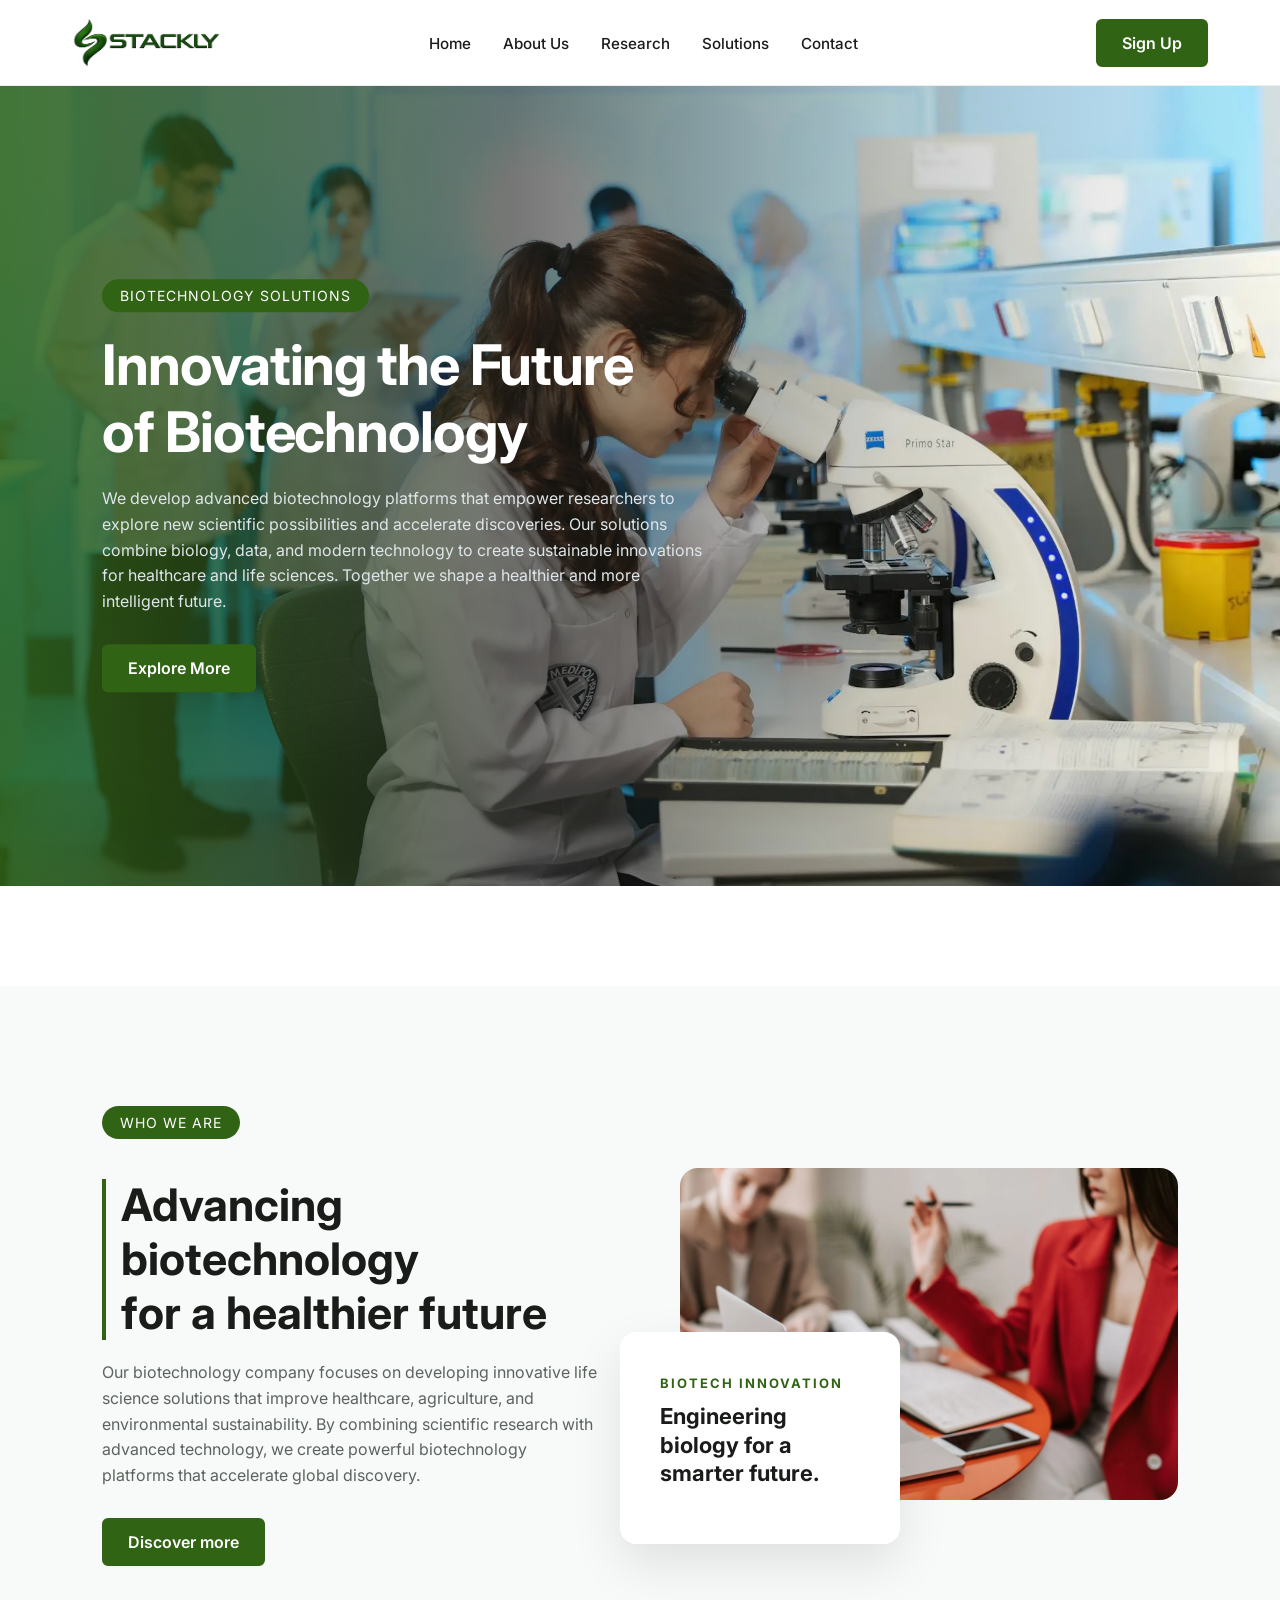
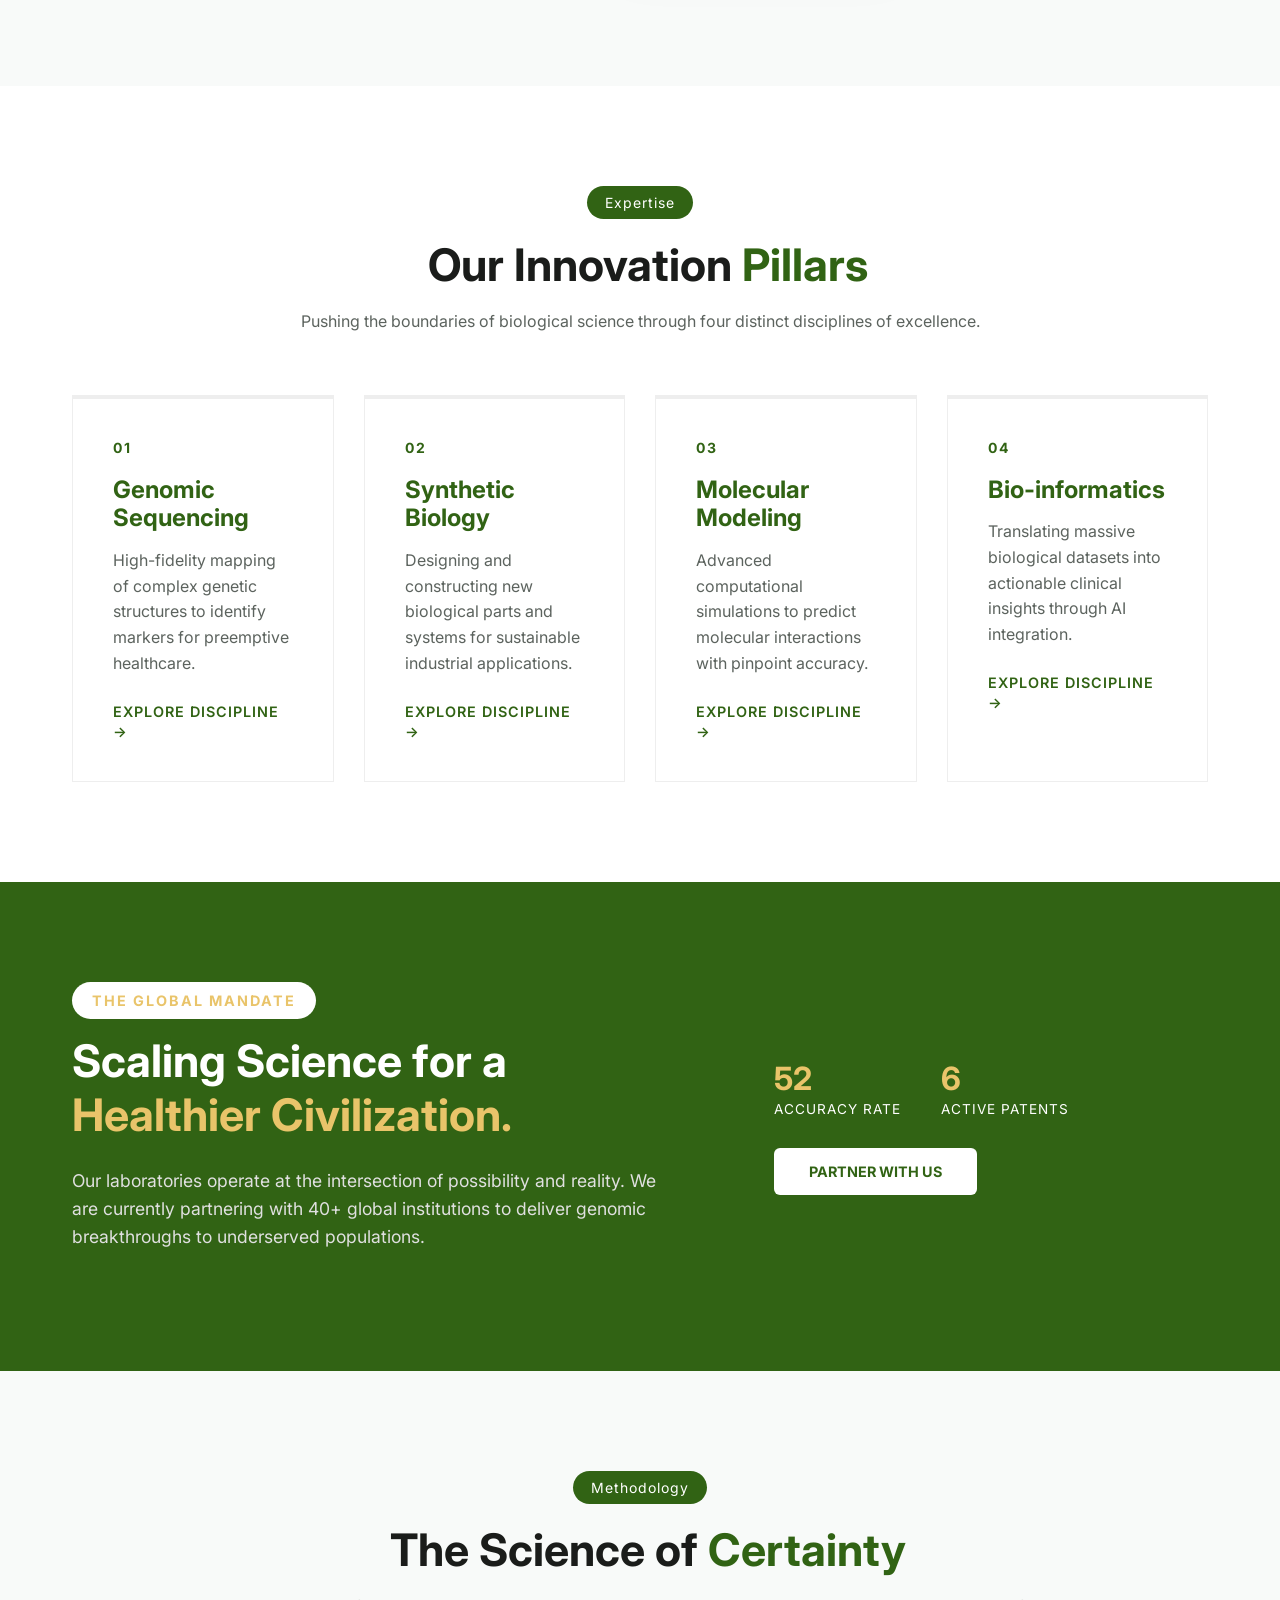
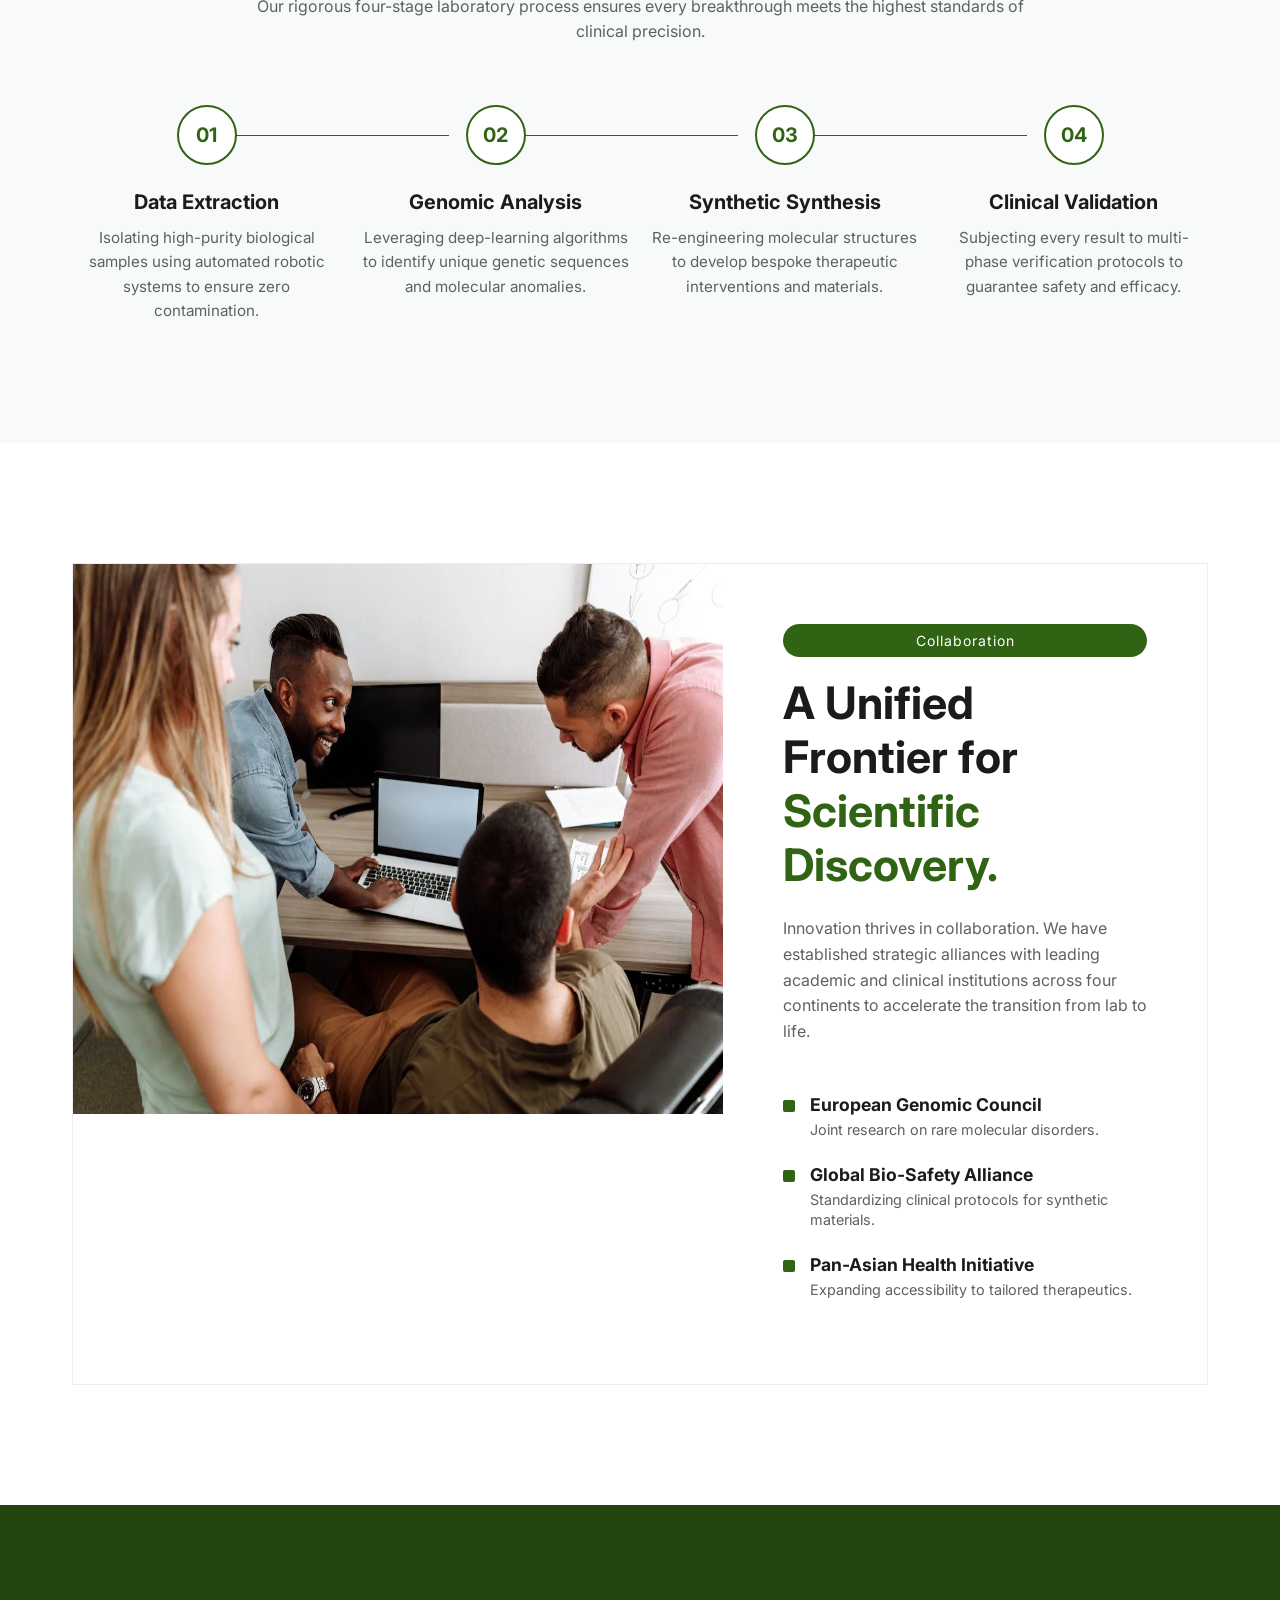
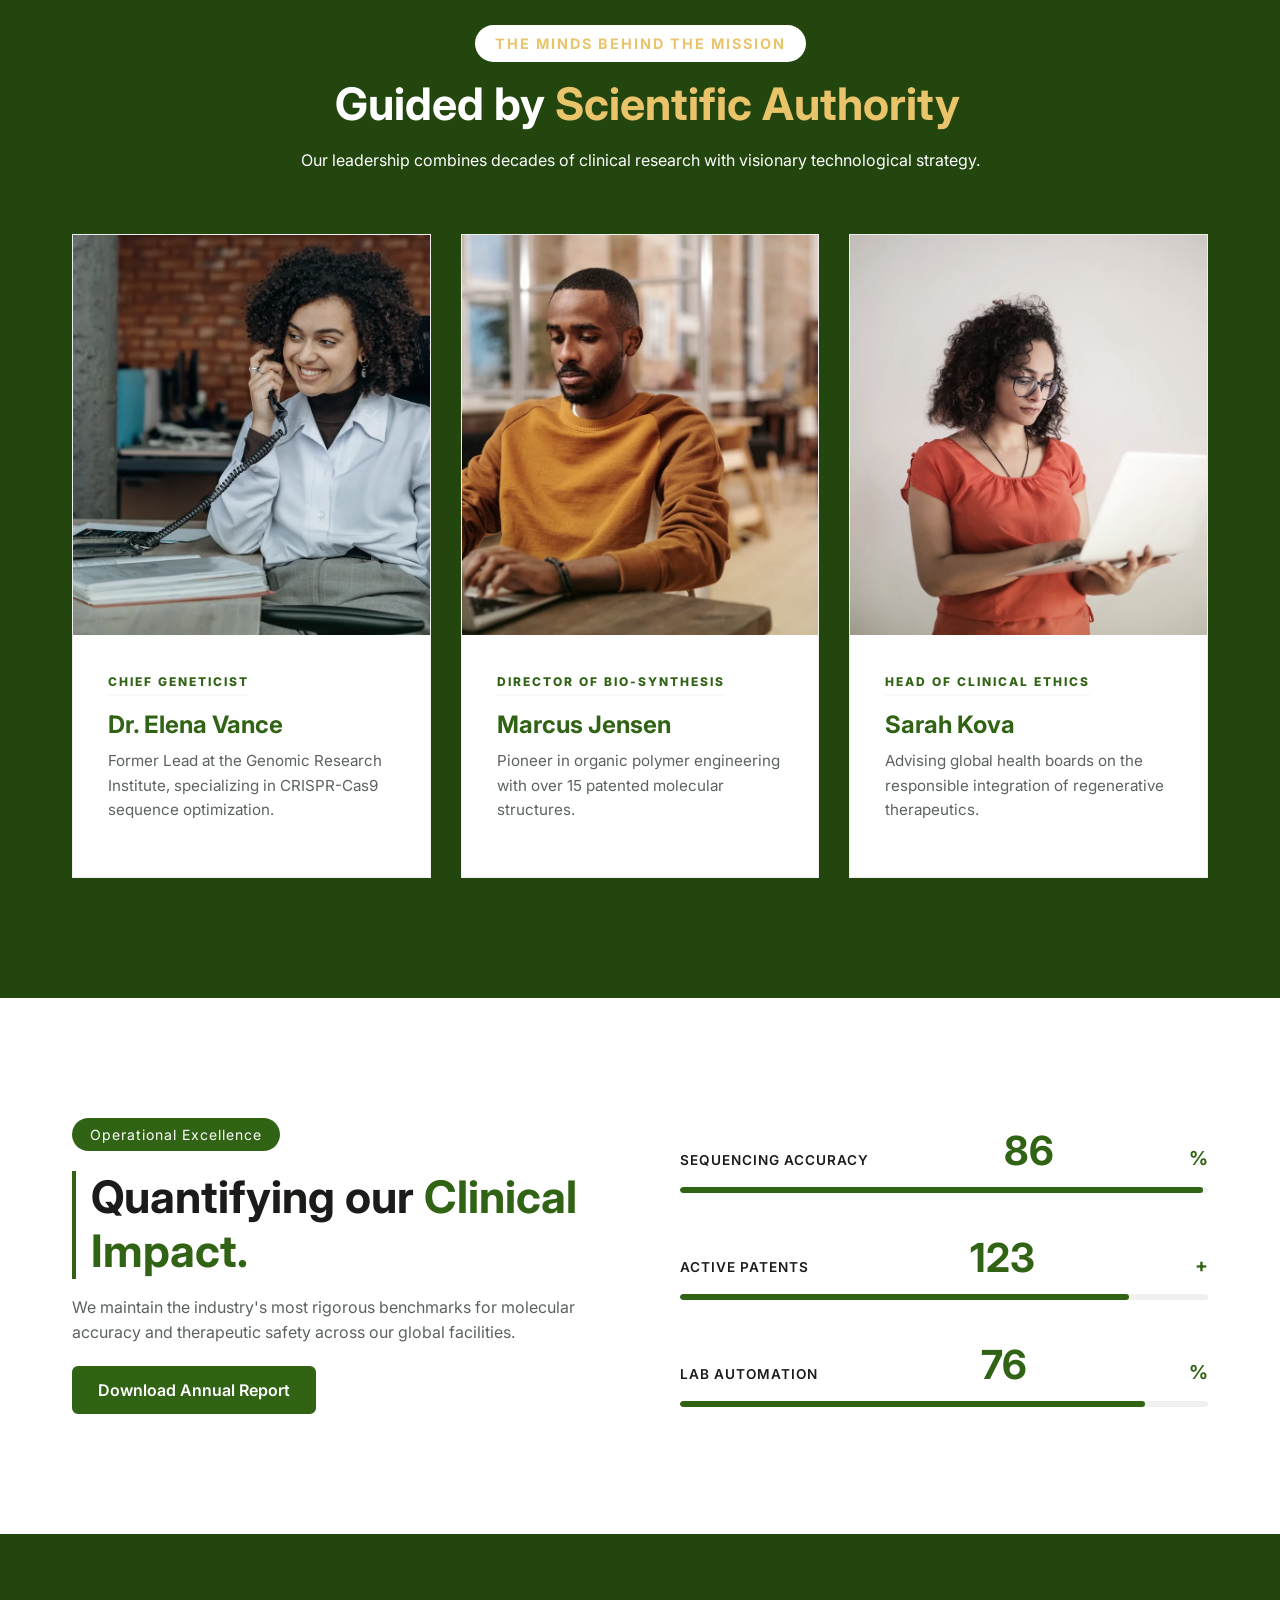
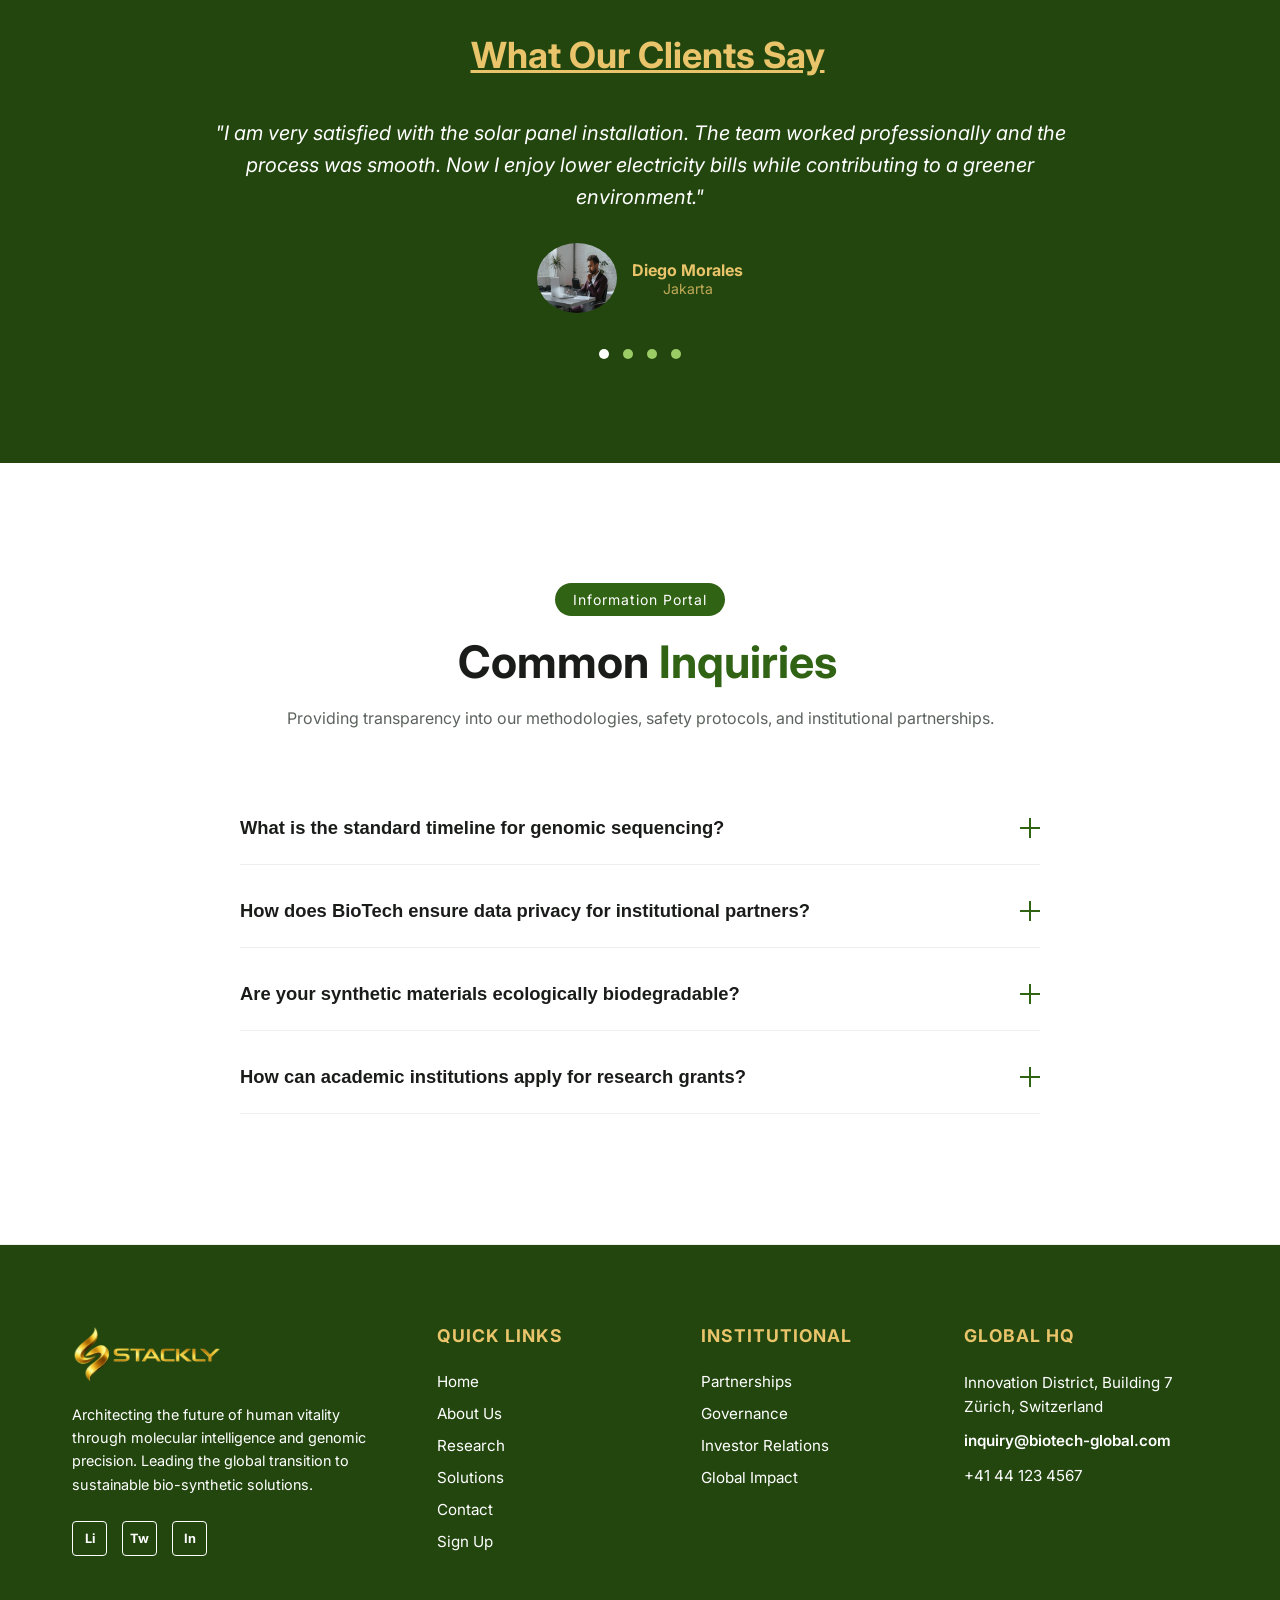
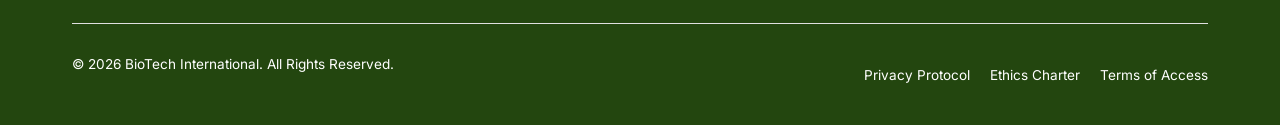
==== commit 9e572112: "Add files via upload" ====
--- a/index.html
+++ b/index.html
@@ -200,7 +200,7 @@
 
                 <div class="bio-image">
 
-                    <img src="./assets/hero 2.webp" alt="Biotechnology Laboratory">
+                    <img src="./assets/who.webp" alt="Biotechnology Laboratory">
 
                     <div class="bio-card">
 
@@ -330,7 +330,7 @@
         <section class="process-section">
             <div class="container">
                 <div class="section-header center">
-                    <span class="eyebrow">Methodology</span>
+                    <span class="hero-tag">Methodology</span>
                     <h2>The Science of <span>Certainty</span></h2>
                     <p>Our rigorous four-stage laboratory process ensures every breakthrough meets the highest standards
                         of clinical precision.</p>
@@ -390,14 +390,11 @@
         <section class="partnership-section">
             <div class="container">
                 <div class="partnership-card">
-                    <div class="partnership-image">
-                        <div class="image-placeholder">
-                            <span>Institutional <br>Network</span>
-                        </div>
-                    </div>
+
+                    <img src="./assets/collab.webp" alt="" width="650px" height="550px">
 
                     <div class="partnership-info">
-                        <span class="eyebrow">Collaboration</span>
+                        <span class="hero-tag">Collaboration</span>
                         <h2>A Unified Frontier for <span>Scientific Discovery.</span></h2>
                         <p>Innovation thrives in collaboration. We have established strategic alliances with leading
                             academic and clinical institutions across four continents to accelerate the transition from
@@ -437,11 +434,10 @@
 
 
 
-
         <section class="team-section">
             <div class="container">
                 <div class="section-header center">
-                    <span class="eyebrow">The Minds Behind the Mission</span>
+                    <span class="impact-eyebrow">The Minds Behind the Mission</span>
                     <h2>Guided by <span>Scientific Authority</span></h2>
                     <p>Our leadership combines decades of clinical research with visionary technological strategy.</p>
                 </div>
@@ -450,11 +446,11 @@
                     <div class="team-card animated-card">
                         <div class="member-image">
                             <div class="img-overlay"></div>
-                            <span class="member-initials">DR</span>
+                            <img src="./assets/w1.webp" alt="Dr. Elena Vance">
                         </div>
                         <div class="member-info">
+                            <span class="member-role">Chief Geneticist</span>
                             <h3>Dr. Elena Vance</h3>
-                            <span class="member-role">Chief Geneticist</span>
                             <p>Former Lead at the Genomic Research Institute, specializing in CRISPR-Cas9 sequence
                                 optimization.</p>
                         </div>
@@ -463,11 +459,11 @@
                     <div class="team-card animated-card">
                         <div class="member-image">
                             <div class="img-overlay"></div>
-                            <span class="member-initials">MJ</span>
+                            <img src="./assets/m1.webp" alt="Marcus Jensen">
                         </div>
                         <div class="member-info">
+                            <span class="member-role">Director of Bio-Synthesis</span>
                             <h3>Marcus Jensen</h3>
-                            <span class="member-role">Director of Bio-Synthesis</span>
                             <p>Pioneer in organic polymer engineering with over 15 patented molecular structures.</p>
                         </div>
                     </div>
@@ -475,11 +471,11 @@
                     <div class="team-card animated-card">
                         <div class="member-image">
                             <div class="img-overlay"></div>
-                            <span class="member-initials">SK</span>
+                            <img src="./assets/w7.webp" alt="Sarah Kova">
                         </div>
                         <div class="member-info">
+                            <span class="member-role">Head of Clinical Ethics</span>
                             <h3>Sarah Kova</h3>
-                            <span class="member-role">Head of Clinical Ethics</span>
                             <p>Advising global health boards on the responsible integration of regenerative
                                 therapeutics.</p>
                         </div>
@@ -487,7 +483,6 @@
                 </div>
             </div>
         </section>
-
 
 
 
@@ -500,11 +495,11 @@
             <div class="container">
                 <div class="stats-layout">
                     <div class="stats-info animated-card">
-                        <span class="eyebrow">Operational Excellence</span>
+                        <span class="hero-tag">Operational Excellence</span>
                         <h2>Quantifying our <span>Clinical Impact.</span></h2>
                         <p>We maintain the industry's most rigorous benchmarks for molecular accuracy and therapeutic
                             safety across our global facilities.</p>
-                        <a href="./404.html" class="btn btn-secondary">Download Annual Report</a>
+                        <a href="./404.html" class="btn btn-primary">Download Annual Report</a>
                     </div>
 
                     <div class="stats-grid">
@@ -554,8 +549,7 @@
 
             <div class="testimonial-container">
 
-                <h2 class="testimonial-title">Testimonials</h2>
-
+                <h2 class="testimonial-title">What Our Clients Say</h2>
                 <div class="testimonial-slider">
 
                     <div class="testimonial active">
@@ -569,7 +563,7 @@
 
                         <div class="testimonial-author">
 
-                            <img src="https://i.pravatar.cc/60?img=1" alt="">
+                            <img src="./assets/m7.webp" alt="">
 
                             <div>
                                 <strong>Diego Morales</strong>
@@ -591,7 +585,7 @@
 
                         <div class="testimonial-author">
 
-                            <img src="https://i.pravatar.cc/60?img=2" alt="">
+                            <img src="./assets/m2.webp" alt="">
 
                             <div>
                                 <strong>James Carter</strong>
@@ -613,7 +607,7 @@
 
                         <div class="testimonial-author">
 
-                            <img src="https://i.pravatar.cc/60?img=3" alt="">
+                            <img src="./assets/w2.webp" alt="">
 
                             <div>
                                 <strong>Maria Gonzales</strong>
@@ -635,7 +629,7 @@
 
                         <div class="testimonial-author">
 
-                            <img src="https://i.pravatar.cc/60?img=4" alt="">
+                            <img src="./assets/m7.webp" alt="">
 
                             <div>
                                 <strong>Daniel Wong</strong>
@@ -673,7 +667,7 @@
         <section class="faq-section">
             <div class="container">
                 <div class="section-header center">
-                    <span class="eyebrow">Information Portal</span>
+                    <span class="hero-tag">Information Portal</span>
                     <h2>Common <span>Inquiries</span></h2>
                     <p>Providing transparency into our methodologies, safety protocols, and institutional partnerships.
                     </p>
--- a/style.css
+++ b/style.css
@@ -214,14 +214,15 @@
 
 .section-header {
     margin-bottom: 60px;
+    text-align: center;
 }
 
 .section-header h2 {
     font-size: 2.8rem;
+    border: none;
 }
 
 .section-header h2 span {
-    /* font-size: 2.8rem; */
     color: var(--primary-bio-green);
 }
 
@@ -321,13 +322,17 @@
 }
 
 .impact-eyebrow {
-    display: block;
+    display: inline-block;
     color: var(--dna-helix-gold);
+    background-color: var(--bg-main);
     font-weight: 700;
     text-transform: uppercase;
     letter-spacing: 2px;
     margin-bottom: 1rem;
+    border-radius: 50px;
+    padding: 10px 20px;
     font-size: 0.9rem;
+    text-align: center;
 }
 
 .impact-content h2 {
@@ -565,6 +570,10 @@
     justify-content: center;
 }
 
+.partnership-info span {
+    text-align: center;
+}
+
 .partnership-info h2 {
     font-size: 2.8rem;
     margin-bottom: 1.5rem;
@@ -639,79 +648,316 @@
 
 
 
-
 .team-section {
     padding: 120px 0;
-    background-color: var(--bg-subtle);
+    background-color: var(--primary-dark);
     overflow: hidden;
+}
+
+.team-section .container .section-header h2 {
+    color: var(--bg-main);
+}
+
+.team-section .container .section-header h2 span {
+    color: var(--dna-helix-gold);
+}
+
+.team-section .container .section-header p {
+    color: var(--bg-main);
 }
 
 .team-grid {
     display: grid;
     grid-template-columns: repeat(3, 1fr);
-    gap: 40px;
+    gap: 30px;
     margin-top: 60px;
 }
 
 .team-card {
     background: #ffffff;
     border: 1px solid #eeeeee;
-    transition: all 0.4s cubic-bezier(0.165, 0.84, 0.44, 1);
-}
-
-.animated-card {
-    opacity: 0;
-    transform: translateY(50px);
-    transition: all 0.8s ease-out;
-}
-
-.animated-card.appear {
-    opacity: 1;
-    transform: translateY(0);
+    position: relative;
+    transition: all 0.5s cubic-bezier(0.25, 1, 0.5, 1);
+    z-index: 1;
+}
+
+.team-card:hover {
+    transform: translateY(-15px);
+    border-color: var(--primary-bio-green);
+    box-shadow: 20px 20px 0px var(--bg-subtle);
 }
 
 .member-image {
-    height: 350px;
-    background-color: #f0f3f0;
-    display: flex;
-    align-items: center;
-    justify-content: center;
     position: relative;
-}
-
-.member-initials {
-    font-size: 4rem;
-    font-weight: 700;
-    color: var(--primary-bio-green);
-    opacity: 0.2;
+    height: 400px;
+    overflow: hidden;
+    background-color: var(--bg-subtle);
+}
+
+.member-image img {
+    width: 100%;
+    height: 100%;
+    object-fit: cover;
+    filter: grayscale(20%);
+    transition: transform 0.6s ease;
+}
+
+.team-card:hover .member-image img {
+    transform: scale(1.05);
+    filter: grayscale(0%);
+}
+
+.img-overlay {
+    position: absolute;
+    top: 0;
+    left: 0;
+    width: 100%;
+    height: 100%;
+    background: linear-gradient(to bottom, transparent 60%, rgba(49, 99, 20, 0.1));
+    z-index: 2;
 }
 
 .member-info {
-    padding: 30px;
+    padding: 35px;
+    background: #ffffff;
 }
 
 .member-role {
-    display: block;
-    color: var(--primary-bio-green);
-    font-weight: 600;
-    font-size: 0.9rem;
+    display: inline-block;
+    font-size: 0.75rem;
+    font-weight: 800;
+    color: var(--primary-bio-green);
+    text-transform: uppercase;
+    letter-spacing: 2px;
     margin-bottom: 15px;
-    text-transform: uppercase;
-}
-
-.team-card:hover {
-    transform: translateY(-10px);
-    border-bottom: 4px solid var(--primary-bio-green);
+    padding-bottom: 5px;
+    border-bottom: 2px solid var(--bg-subtle);
+    transition: all 0.3s ease;
+}
+
+.team-card:hover .member-role {
+    border-bottom-color: var(--primary-bio-green);
+    letter-spacing: 3px;
+}
+
+.member-info h3 {
+    font-size: 1.5rem;
+    color: var(--primary-bio-green);
+    margin-bottom: 10px;
+}
+
+.member-info p {
+    font-size: 0.95rem;
+    color: var(--text-muted);
+    line-height: 1.6;
+}
+
+@media (max-width: 992px) {
+    .team-grid {
+        grid-template-columns: 1fr 1fr;
+    }
 }
 
 @media (max-width: 768px) {
     .team-grid {
         grid-template-columns: 1fr;
-        gap: 30px;
     }
 
     .member-image {
-        height: 300px;
+        height: 350px;
+    }
+}
+
+
+
+
+
+
+
+
+.stats-section {
+    padding: 120px 0;
+    background-color: var(--bg-main);
+}
+
+.stats-layout {
+    display: flex;
+    align-items: center;
+    gap: 80px;
+}
+
+.stats-info {
+    flex: 1;
+}
+
+.stats-info h2 span{
+    color: var(--primary-bio-green);
+}
+
+.stats-grid {
+    flex: 1;
+    display: flex;
+    flex-direction: column;
+    gap: 40px;
+}
+
+.stat-card {
+    width: 100%;
+}
+
+.stat-header {
+    display: flex;
+    justify-content: space-between;
+    align-items: baseline;
+    margin-bottom: 12px;
+}
+
+.stat-label {
+    font-weight: 600;
+    color: var(--text-main);
+    text-transform: uppercase;
+    font-size: 0.85rem;
+    letter-spacing: 1px;
+}
+
+.stat-value {
+    font-size: 2.5rem;
+    font-weight: 700;
+    color: var(--primary-bio-green);
+}
+
+.unit {
+    font-size: 1.2rem;
+    font-weight: 700;
+    color: var(--primary-bio-green);
+}
+
+.progress-bar {
+    width: 100%;
+    height: 6px;
+    background-color: #f0f0f0;
+    border-radius: 10px;
+    overflow: hidden;
+}
+
+.progress-fill {
+    height: 100%;
+    width: 0%;
+    background-color: var(--primary-bio-green);
+    border-radius: 10px;
+    transition: width 1.5s cubic-bezier(0.1, 0.5, 0.5, 1);
+}
+
+@media (max-width: 768px) {
+    .stats-layout {
+        flex-direction: column;
+        gap: 50px;
+    }
+
+    .stats-info {
+        text-align: center;
+    }
+
+    .stat-value {
+        font-size: 2rem;
+    }
+}
+
+
+
+
+
+
+
+.testimonial-section {
+    padding: 100px 20px;
+    background: var(--primary-dark);
+    color: white;
+}
+
+.testimonial-container {
+    max-width: 900px;
+    margin: auto;
+    text-align: center;
+ }
+
+.testimonial-container h2{
+    border: none;
+    text-decoration: underline;
+}
+
+.testimonial-title {
+    font-size: 36px;
+    margin-bottom: 40px;
+    color: var(--dna-helix-gold);
+}
+
+.testimonial {
+    display: none;
+}
+
+.testimonial.active {
+    display: block;
+    animation: fade 0.6s ease;
+}
+
+.testimonial-text {
+    font-size: 20px;
+    line-height: 1.6;
+    margin-bottom: 30px;
+    font-style: italic;
+    color: var(--bg-main);
+}
+
+.testimonial-author {
+    display: flex;
+    align-items: center;
+    justify-content: center;
+    gap: 15px;
+}
+
+.testimonial-author img {
+    width: 80px;
+    height: 70px;
+    border-radius: 50%;
+}
+
+.testimonial-author strong{
+    color: var(--dna-helix-gold);
+}
+
+.testimonial-author span {
+    display: block;
+    font-size: 14px;
+    color: var(--dna-helix-gold);
+    opacity: 0.8;
+}
+
+.testimonial-dots {
+    margin-top: 30px;
+}
+
+.dot {
+    height: 10px;
+    width: 10px;
+    background: #9ccc65;
+    display: inline-block;
+    border-radius: 50%;
+    margin: 0 5px;
+    cursor: pointer;
+}
+
+.dot.active {
+    background: white;
+}
+
+@keyframes fade {
+    from {
+        opacity: 0;
+    }
+
+    to {
+        opacity: 1;
     }
 }
 
@@ -831,87 +1077,3 @@
 
 
 
-
-.stats-section {
-    padding: 120px 0;
-    background-color: var(--bg-main);
-}
-
-.stats-layout {
-    display: flex;
-    align-items: center;
-    gap: 80px;
-}
-
-.stats-info {
-    flex: 1;
-}
-
-.stats-grid {
-    flex: 1;
-    display: flex;
-    flex-direction: column;
-    gap: 40px;
-}
-
-.stat-card {
-    width: 100%;
-}
-
-.stat-header {
-    display: flex;
-    justify-content: space-between;
-    align-items: baseline;
-    margin-bottom: 12px;
-}
-
-.stat-label {
-    font-weight: 600;
-    color: var(--text-main);
-    text-transform: uppercase;
-    font-size: 0.85rem;
-    letter-spacing: 1px;
-}
-
-.stat-value {
-    font-size: 2.5rem;
-    font-weight: 700;
-    color: var(--primary-bio-green);
-}
-
-.unit {
-    font-size: 1.2rem;
-    font-weight: 700;
-    color: var(--primary-bio-green);
-}
-
-.progress-bar {
-    width: 100%;
-    height: 6px;
-    background-color: #f0f0f0;
-    border-radius: 10px;
-    overflow: hidden;
-}
-
-.progress-fill {
-    height: 100%;
-    width: 0%;
-    background-color: var(--primary-bio-green);
-    border-radius: 10px;
-    transition: width 1.5s cubic-bezier(0.1, 0.5, 0.5, 1);
-}
-
-@media (max-width: 768px) {
-    .stats-layout {
-        flex-direction: column;
-        gap: 50px;
-    }
-
-    .stats-info {
-        text-align: center;
-    }
-
-    .stat-value {
-        font-size: 2rem;
-    }
-}
--- a/root.css
+++ b/root.css
@@ -5,20 +5,20 @@
 
 
 :root {
-     --primary-bio-green: rgb(49, 99, 20);
-     --primary-light: rgb(75, 140, 35);
-     --primary-dark: rgb(35, 70, 15);
- 
-     --accent-teal: #2a9d8f;
-     --accent-dna-blue: #0077b6;
-     --dna-helix-gold: #e9c46a;
- 
-     --bg-main: #ffffff;
-     --bg-subtle: #f8faf9;
-     --text-main: #1a1c1a;
-     --text-muted: #5c635e;
- 
-     --success: #2d6a4f;
+    --primary-bio-green: rgb(49, 99, 20);
+    --primary-light: rgb(75, 140, 35);
+    --primary-dark: rgb(35, 70, 15);
+
+    --accent-teal: #2a9d8f;
+    --accent-dna-blue: #0077b6;
+    --dna-helix-gold: #e9c46a;
+
+    --bg-main: #ffffff;
+    --bg-subtle: #f8faf9;
+    --text-main: #1a1c1a;
+    --text-muted: #5c635e;
+
+    --success: #2d6a4f;
     --warning: #ffb703;
     --error: #bc4749;
 }
@@ -60,39 +60,39 @@
     font-size: 16px;
     font-weight: 600;
     border-radius: 6px;
-     cursor: pointer;
+    cursor: pointer;
     transition: all 0.2s ease-in-out;
     display: inline-block;
     text-decoration: none;
     text-align: center;
 }
 
- .btn-primary {
+.btn-primary {
     background-color: var(--primary-bio-green);
     color: #ffffff;
-    border: 2px solid  rgb(49, 99, 20);
+    border: 2px solid rgb(49, 99, 20);
 }
 
 .btn-primary:hover {
-    background-color:  rgb(49, 99, 20);
-     border-color:  rgb(49, 99, 20);
+    background-color: rgb(49, 99, 20);
+    border-color: rgb(49, 99, 20);
     box-shadow: 0 4px 12px rgba(49, 99, 20, 0.2);
     transform: translateY(-1px);
 }
 
- .btn-secondary {
+.btn-secondary {
     background-color: transparent;
-    color:var(--primary-bio-green);
+    color: var(--primary-bio-green);
     border: 2px solid rgb(49, 99, 20);
 }
 
 .btn-secondary:hover {
     background-color: rgba(49, 99, 20, 0.05);
-    color:  rgb(49, 99, 20);
-    border-color:  rgb(49, 99, 20);
-}
-
- .btn:disabled {
+    color: rgb(49, 99, 20);
+    border-color: rgb(49, 99, 20);
+}
+
+.btn:disabled {
     background-color: #e0e0e0;
     border-color: #e0e0e0;
     color: #a0a0a0;
@@ -174,13 +174,13 @@
 
 
 
- h2 {
-    font-size: var(--fs-h2);
+h2 {
+    font-size: 2.8rem;
     border-left: 4px solid var(--primary-bio-green);
-     padding-left: 15px;
-}
-
- .main-header {
+    padding-left: 15px;
+}
+
+.main-header {
     background-color: var(--bg-main);
     border-bottom: 1px solid #eee;
     position: sticky;
@@ -254,7 +254,7 @@
         position: fixed;
         left: -100%;
         top: 70px;
-         flex-direction: column;
+        flex-direction: column;
         background-color: var(--bg-main);
         width: 100%;
         text-align: center;
@@ -277,7 +277,7 @@
         left: 0;
     }
 
-     .hamburger.active .bar:nth-child(2) {
+    .hamburger.active .bar:nth-child(2) {
         opacity: 0;
     }
 
@@ -297,36 +297,36 @@
 
 
 
- .container {
-    max-width: 1200px;          
-    margin-left: auto;         
-    margin-right: auto;         
-    padding-left: 2rem;        
-    padding-right: 2rem;        
-    width: 100%;            
-}
-
- section {
-    padding-top: 100px;        
+.container {
+    max-width: 1200px;
+    margin-left: auto;
+    margin-right: auto;
+    padding-left: 2rem;
+    padding-right: 2rem;
+    width: 100%;
+}
+
+section {
+    /* padding-top: 100px;         */
     padding-bottom: 100px;
     position: relative;
-    overflow: hidden;           
-}
-
- 
+    overflow: hidden;
+}
+
+
 .flex-center {
     display: flex;
     align-items: center;
     justify-content: center;
 }
 
- .grid-2 {
+.grid-2 {
     display: grid;
     grid-template-columns: repeat(2, 1fr);
     gap: 40px;
 }
 
- @media (max-width: 768px) {
+@media (max-width: 768px) {
     .container {
         padding-left: 1.5rem;
         padding-right: 1.5rem;
@@ -338,109 +338,16 @@
     }
 
     .grid-2 {
-        grid-template-columns: 1fr;  
-    }
-}
-
- @media (min-width: 1400px) {
+        grid-template-columns: 1fr;
+    }
+}
+
+@media (min-width: 1400px) {
     .container {
-        max-width: 1320px;     /* Slightly wider for 4k/Large screens */
-    }
-}
-
-
-
-
-
-
-
-
-
-
-
-
-
-
-.testimonial-section {
-    padding: 100px 20px;
-    background:var(--primary-dark);
-    color: white;
-}
-
-.testimonial-container {
-    max-width: 900px;
-    margin: auto;
-    text-align: center;
-}
-
-.testimonial-title {
-    font-size: 36px;
-    margin-bottom: 40px;
-}
-
-.testimonial {
-    display: none;
-}
-
-.testimonial.active {
-    display: block;
-    animation: fade 0.6s ease;
-}
-
-.testimonial-text {
-    font-size: 20px;
-    line-height: 1.6;
-    margin-bottom: 30px;
-    font-style: italic;
-    color: var(--bg-main);
-}
-
-.testimonial-author {
-    display: flex;
-    align-items: center;
-    justify-content: center;
-    gap: 15px;
-}
-
-.testimonial-author img {
-    width: 60px;
-    height: 60px;
-    border-radius: 50%;
-}
-
-.testimonial-author span {
-    display: block;
-    font-size: 14px;
-    opacity: 0.8;
-}
-
-.testimonial-dots {
-    margin-top: 30px;
-}
-
-.dot {
-    height: 10px;
-    width: 10px;
-    background: #9ccc65;
-    display: inline-block;
-    border-radius: 50%;
-    margin: 0 5px;
-    cursor: pointer;
-}
-
-.dot.active {
-    background: white;
-}
-
-@keyframes fade {
-    from {
-        opacity: 0;
-    }
-
-    to {
-        opacity: 1;
-    }
-}
+        max-width: 1320px;
+    }
+}
+
 
 
 
@@ -486,7 +393,7 @@
     padding-right: 20px;
 }
 
- .plus-icon {
+.plus-icon {
     width: 20px;
     height: 20px;
     position: relative;
@@ -501,21 +408,21 @@
     transition: transform 0.3s ease;
 }
 
- .plus-icon::before {
+.plus-icon::before {
     width: 100%;
     height: 2px;
     top: 9px;
     left: 0;
 }
 
- .plus-icon::after {
+.plus-icon::after {
     width: 2px;
     height: 100%;
     top: 0;
     left: 9px;
 }
 
- .faq-item.active .plus-icon::after {
+.faq-item.active .plus-icon::after {
     transform: rotate(90deg);
 }
 
@@ -528,7 +435,7 @@
     color: var(--primary-bio-green);
 }
 
- .faq-answer {
+.faq-answer {
     max-height: 0;
     overflow: hidden;
     transition: max-height 0.4s cubic-bezier(0.4, 0, 0.2, 1);
@@ -555,6 +462,10 @@
 
 
 
+
+
+
+
 /* footer section */
 
 .main-footer {
@@ -581,7 +492,7 @@
     color: var(--bg-main);
 }
 
-.footer-links h3, 
+.footer-links h3,
 .footer-contact h3 {
     font-size: 1.1rem;
     font-weight: 700;
@@ -616,7 +527,7 @@
     color: var(--bg-main) !important;
 }
 
- .social-links {
+.social-links {
     display: flex;
     gap: 15px;
     margin-top: 25px;
@@ -637,12 +548,12 @@
 }
 
 .social-icon:hover {
-         border: 1px solid var(--dna-helix-gold);
+    border: 1px solid var(--dna-helix-gold);
 
     color: var(--dna-helix-gold);
 }
 
- .footer-bottom {
+.footer-bottom {
     padding-top: 30px;
     border-top: 1px solid #e0e0e0;
     display: flex;
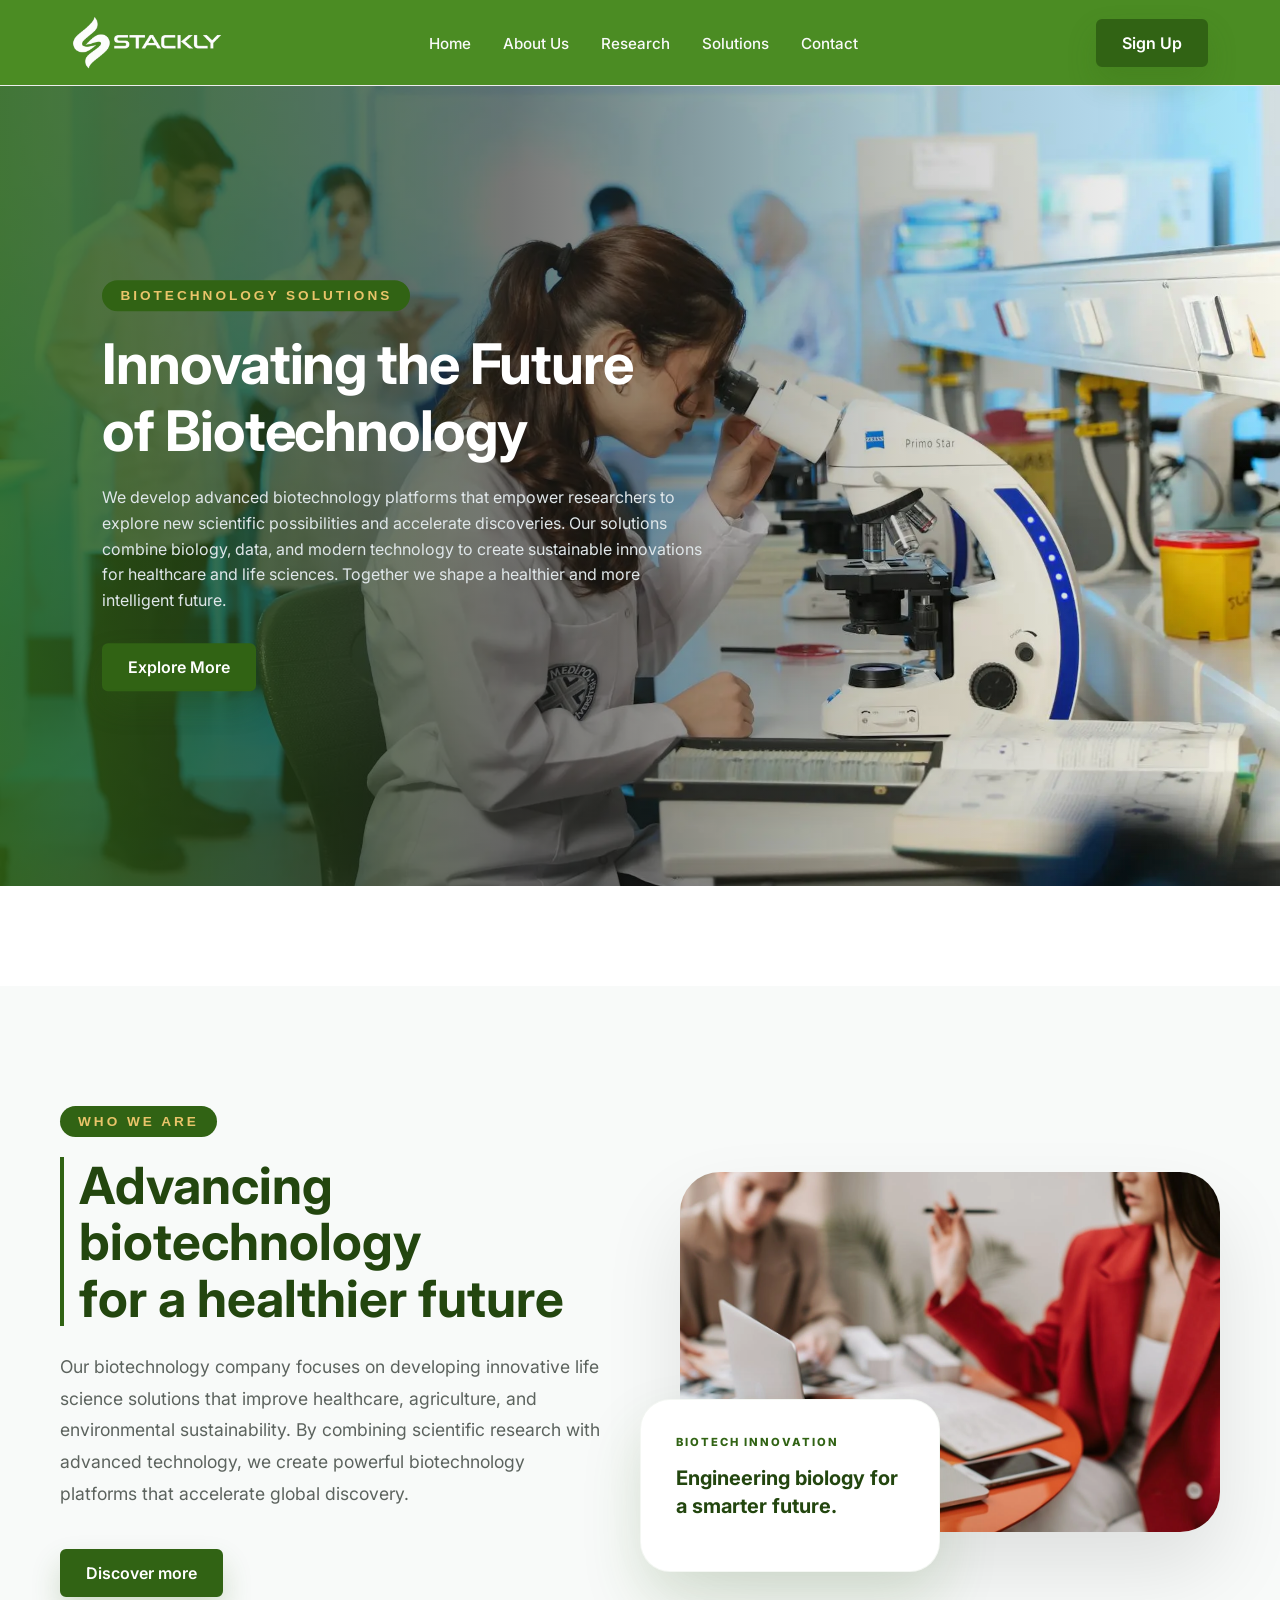
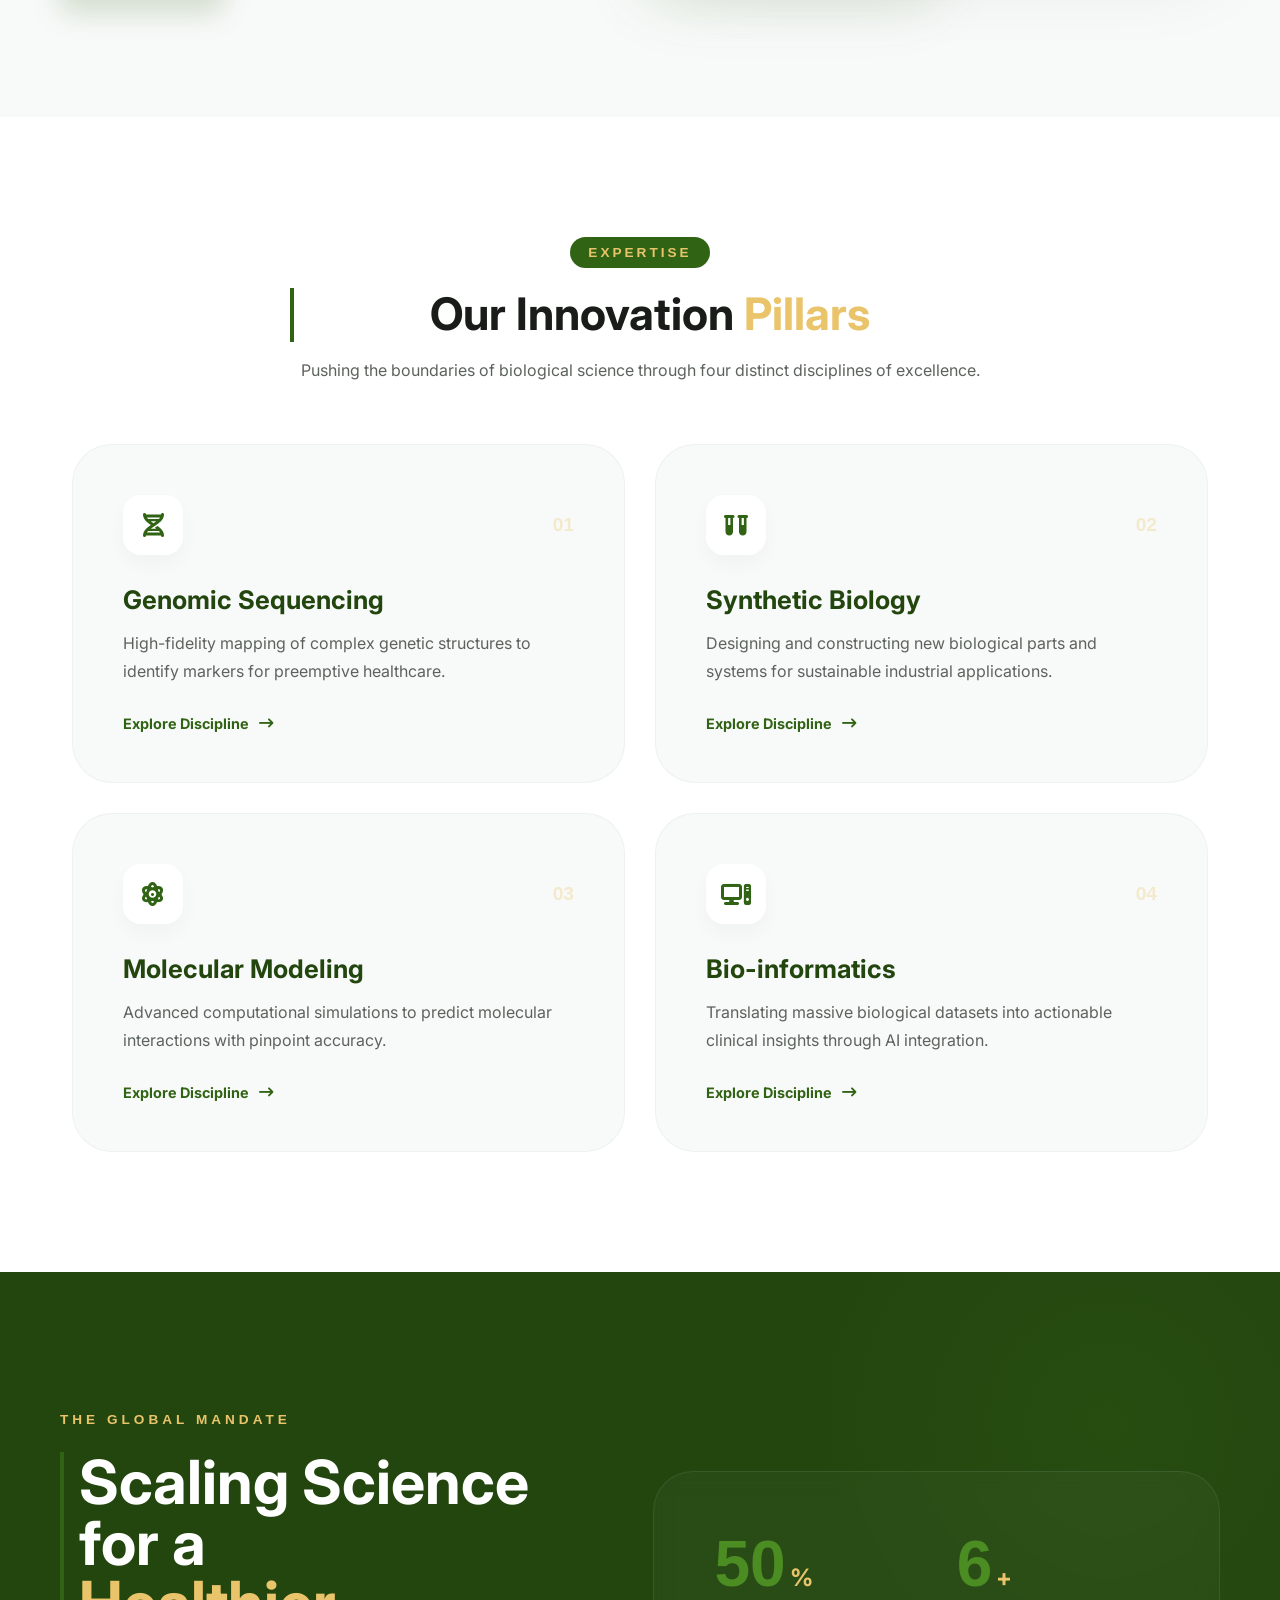
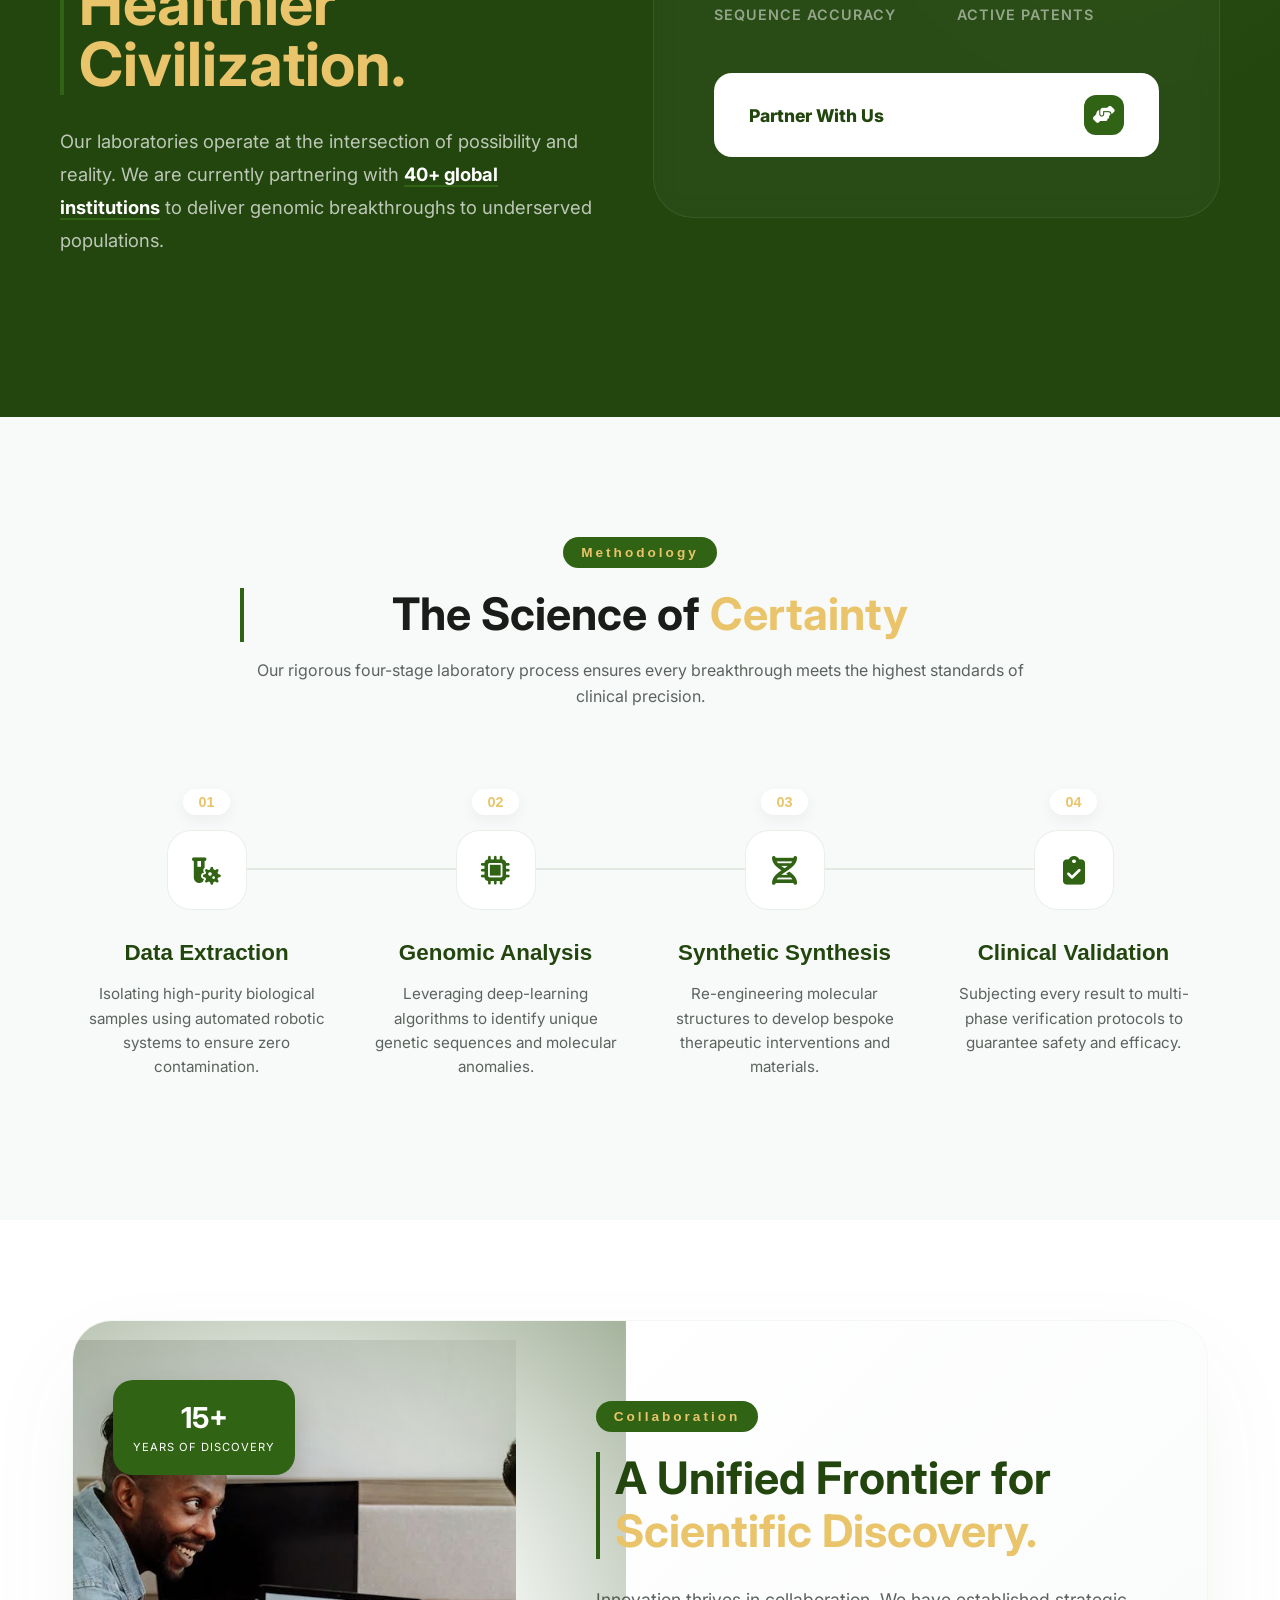
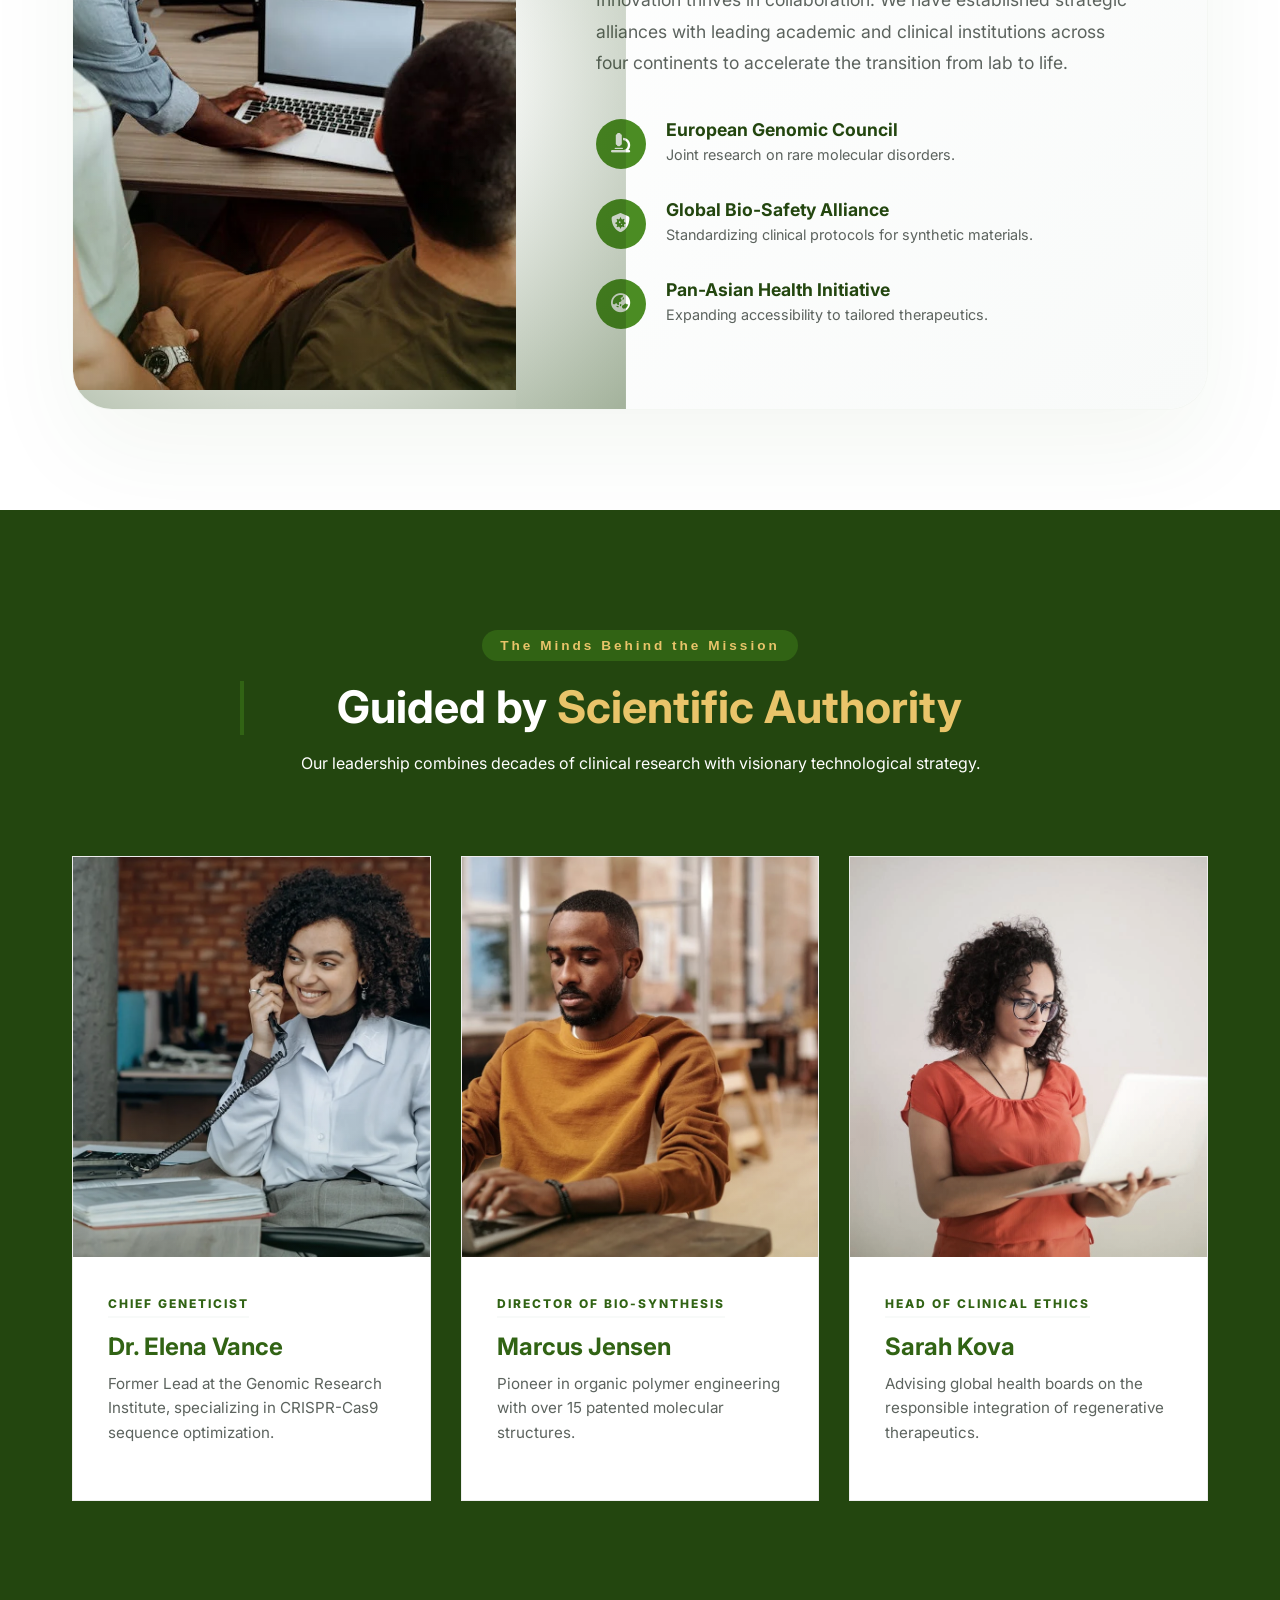
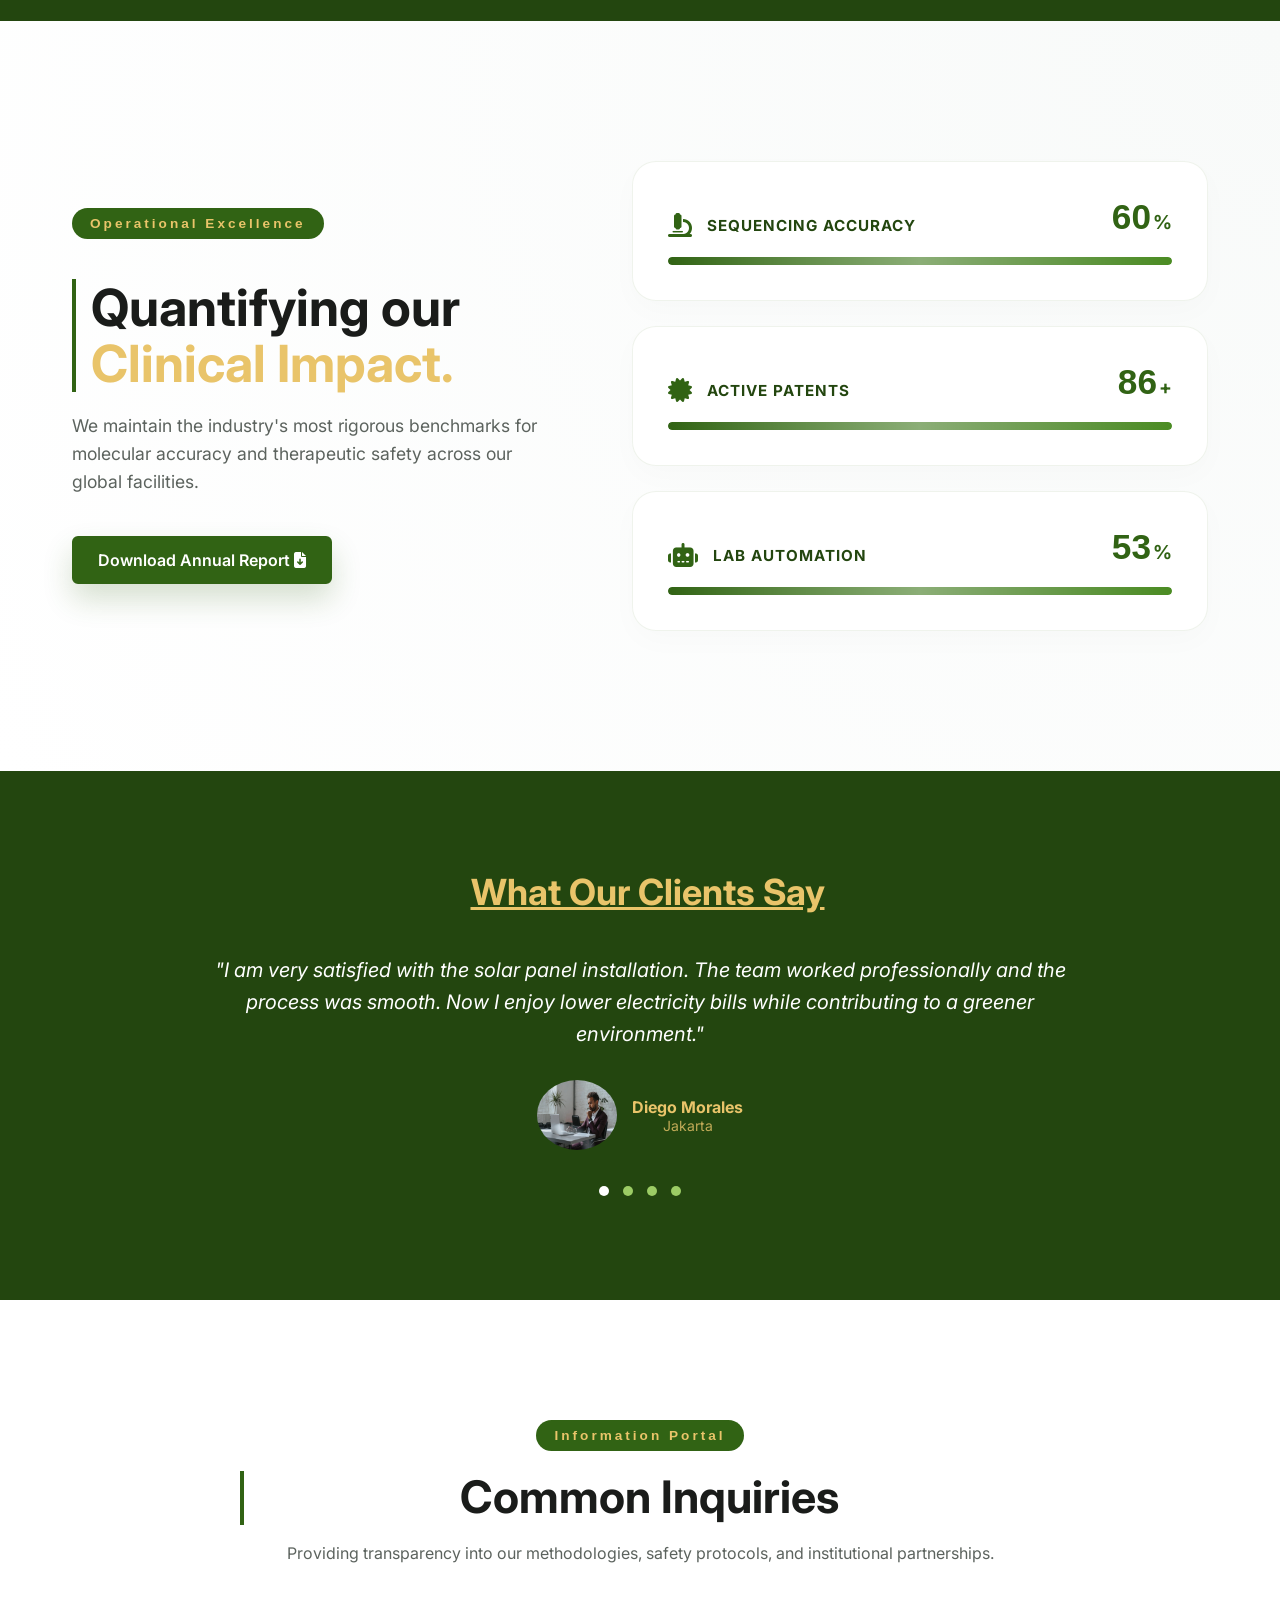
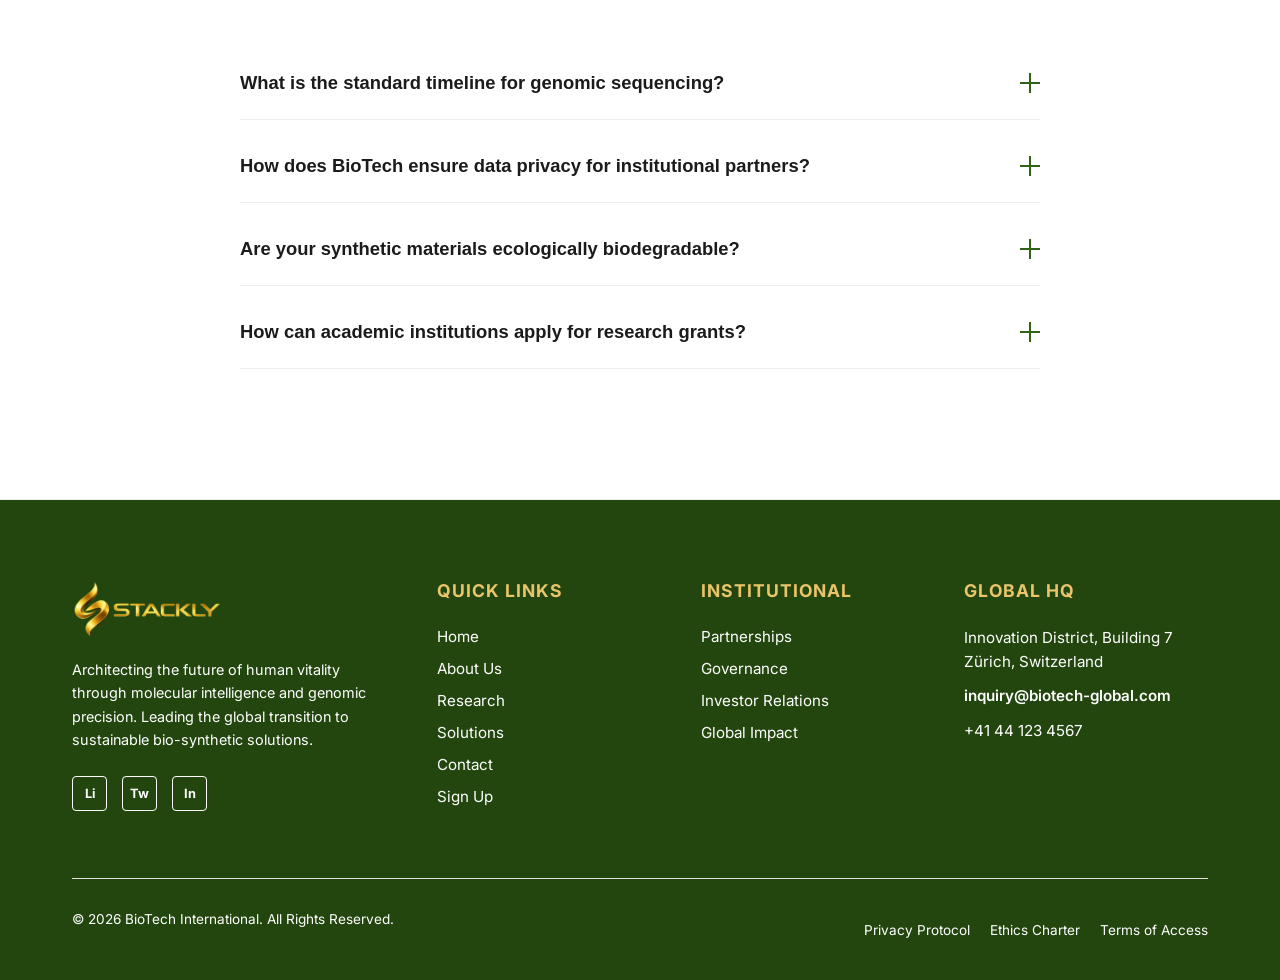
==== commit 4a21e8bc: "Add files via upload" ====
--- a/index.html
+++ b/index.html
@@ -27,7 +27,7 @@
     <header class="main-header">
         <nav class="navbar">
             <a href="index.html" class="logo">
-                <img src="./assets/green.webp" alt="logo" width="150px">
+                <img src="./assets/white.webp" alt="logo" width="150px">
             </a>
 
             <ul class="nav-links">
@@ -225,102 +225,123 @@
 
 
 
-
-        <section class="research-grid">
-            <div class="container">
-                <div class="section-header">
-                    <span class="hero-tag">Expertise</span>
-                    <h2>Our Innovation <span>Pillars</span></h2>
-                    <p>Pushing the boundaries of biological science through four distinct disciplines of excellence.</p>
-                </div>
-
-                <div class="grid-wrapper">
-                    <div class="research-card">
-                        <div class="card-icon">01</div>
-                        <h3>Genomic Sequencing</h3>
-                        <p>High-fidelity mapping of complex genetic structures to identify markers for preemptive
-                            healthcare.</p>
-                        <a href="./404.html" class="card-link">Explore Discipline →</a>
-                    </div>
-
-                    <div class="research-card">
-                        <div class="card-icon">02</div>
-                        <h3>Synthetic Biology</h3>
-                        <p>Designing and constructing new biological parts and systems for sustainable industrial
-                            applications.</p>
-                        <a href="./404.html" class="card-link">Explore Discipline →</a>
-                    </div>
-
-                    <div class="research-card">
-                        <div class="card-icon">03</div>
-                        <h3>Molecular Modeling</h3>
-                        <p>Advanced computational simulations to predict molecular interactions with pinpoint accuracy.
-                        </p>
-                        <a href="./404.html" class="card-link">Explore Discipline →</a>
-                    </div>
-
-                    <div class="research-card">
-                        <div class="card-icon">04</div>
-                        <h3>Bio-informatics</h3>
-                        <p>Translating massive biological datasets into actionable clinical insights through AI
-                            integration.</p>
-                        <a href="./404.html" class="card-link">Explore Discipline →</a>
-                    </div>
-                </div>
-            </div>
-        </section>
-
-
-
-
-
-
-
-
-        <section class="impact-section">
-
-            <div class="impact-container">
-
-                <div class="impact-content">
-                    <span class="impact-eyebrow">The Global Mandate</span>
-
-                    <h2>
-                        Scaling Science for a <br>
-                        <span>Healthier Civilization.</span>
-                    </h2>
-
-                    <p>
-                        Our laboratories operate at the intersection of possibility and reality.
-                        We are currently partnering with 40+ global institutions to deliver
-                        genomic breakthroughs to underserved populations.
-                    </p>
-                </div>
-
-
-                <div class="impact-action">
-
-                    <div class="impact-stats">
-
-                        <div class="stat-item">
-                            <strong class="counter" data-target="98">0</strong>
-                            <span>Accuracy Rate</span>
-                        </div>
-
-                        <div class="stat-item">
-                            <strong class="counter" data-target="12">0</strong>
-                            <span>Active Patents</span>
-                        </div>
-
-                    </div>
-
-                    <a href="./404.html" class="btn-impact">Partner With Us</a>
-
-                </div>
-
-            </div>
-
-        </section>
-
+<section class="research-grid">
+    <div class="container">
+        <div class="section-header">
+            <span class="hero-tag">EXPERTISE</span>
+            <h2>Our Innovation <span class="gold-text">Pillars</span></h2>
+            <p>Pushing the boundaries of biological science through four distinct disciplines of excellence.</p>
+        </div>
+
+        <div class="grid-wrapper">
+            <!-- Card 01 -->
+            <div class="research-card">
+                <div class="card-glow"></div>
+                <div class="card-top">
+                    <div class="card-icon-wrap">
+                        <i class="fa-solid fa-dna"></i>
+                    </div>
+                    <span class="card-num">01</span>
+                </div>
+                <h3>Genomic Sequencing</h3>
+                <p>High-fidelity mapping of complex genetic structures to identify markers for preemptive healthcare.</p>
+                <a href="./404.html" class="card-link">Explore Discipline <i class="fa-solid fa-arrow-right-long"></i></a>
+            </div>
+
+            <!-- Card 02 -->
+            <div class="research-card">
+                <div class="card-glow"></div>
+                <div class="card-top">
+                    <div class="card-icon-wrap">
+                        <i class="fa-solid fa-vials"></i>
+                    </div>
+                    <span class="card-num">02</span>
+                </div>
+                <h3>Synthetic Biology</h3>
+                <p>Designing and constructing new biological parts and systems for sustainable industrial applications.</p>
+                <a href="./404.html" class="card-link">Explore Discipline <i class="fa-solid fa-arrow-right-long"></i></a>
+            </div>
+
+            <!-- Card 03 -->
+            <div class="research-card">
+                <div class="card-glow"></div>
+                <div class="card-top">
+                    <div class="card-icon-wrap">
+                        <i class="fa-solid fa-atom"></i>
+                    </div>
+                    <span class="card-num">03</span>
+                </div>
+                <h3>Molecular Modeling</h3>
+                <p>Advanced computational simulations to predict molecular interactions with pinpoint accuracy.</p>
+                <a href="./404.html" class="card-link">Explore Discipline <i class="fa-solid fa-arrow-right-long"></i></a>
+            </div>
+
+            <!-- Card 04 -->
+            <div class="research-card">
+                <div class="card-glow"></div>
+                <div class="card-top">
+                    <div class="card-icon-wrap">
+                        <i class="fa-solid fa-computer"></i>
+                    </div>
+                    <span class="card-num">04</span>
+                </div>
+                <h3>Bio-informatics</h3>
+                <p>Translating massive biological datasets into actionable clinical insights through AI integration.</p>
+                <a href="./404.html" class="card-link">Explore Discipline <i class="fa-solid fa-arrow-right-long"></i></a>
+            </div>
+        </div>
+    </div>
+</section>
+
+
+
+
+
+
+<section class="impact-section">
+    <!-- Decorative DNA/Laboratory Mesh Background -->
+    <div class="impact-bg-overlay"></div>
+    
+    <div class="impact-container">
+        <div class="impact-content" data-aos="fade-right">
+            <span class="impact-eyebrow">The Global Mandate</span>
+            <h2>
+                Scaling Science for a <br>
+                <span class="gold-text">Healthier Civilization.</span>
+            </h2>
+            <p>
+                Our laboratories operate at the intersection of possibility and reality. 
+                We are currently partnering with <strong>40+ global institutions</strong> to deliver 
+                genomic breakthroughs to underserved populations.
+            </p>
+        </div>
+
+        <div class="impact-action" data-aos="fade-left">
+            <div class="impact-stats">
+                <div class="stat-item">
+                    <div class="stat-visual">
+                        <strong class="counter" data-target="98">0</strong><mark>%</mark>
+                    </div>
+                    <span>Sequence Accuracy</span>
+                </div>
+
+                <div class="stat-item">
+                    <div class="stat-visual">
+                        <strong class="counter" data-target="12">0</strong><mark>+</mark>
+                    </div>
+                    <span>Active Patents</span>
+                </div>
+            </div>
+
+            <div class="btn-wrap">
+                <a href="./404.html" class="btn-impact">
+                    Partner With Us 
+                    <span class="btn-icon"><i class="fa-solid fa-handshake-angle"></i></span>
+                </a>
+            </div>
+        </div>
+    </div>
+</section>
 
 
 
@@ -328,106 +349,125 @@
 
 
         <section class="process-section">
-            <div class="container">
-                <div class="section-header center">
-                    <span class="hero-tag">Methodology</span>
-                    <h2>The Science of <span>Certainty</span></h2>
-                    <p>Our rigorous four-stage laboratory process ensures every breakthrough meets the highest standards
-                        of clinical precision.</p>
-                </div>
-
-                <div class="process-wrapper">
-                    <div class="process-step">
-                        <div class="step-number">01</div>
-                        <div class="step-content">
-                            <h3>Data Extraction</h3>
-                            <p>Isolating high-purity biological samples using automated robotic systems to ensure zero
-                                contamination.</p>
-                        </div>
-                        <div class="step-line"></div>
-                    </div>
-
-                    <div class="process-step">
-                        <div class="step-number">02</div>
-                        <div class="step-content">
-                            <h3>Genomic Analysis</h3>
-                            <p>Leveraging deep-learning algorithms to identify unique genetic sequences and molecular
-                                anomalies.</p>
-                        </div>
-                        <div class="step-line"></div>
-                    </div>
-
-                    <div class="process-step">
-                        <div class="step-number">03</div>
-                        <div class="step-content">
-                            <h3>Synthetic Synthesis</h3>
-                            <p>Re-engineering molecular structures to develop bespoke therapeutic interventions and
-                                materials.</p>
-                        </div>
-                        <div class="step-line"></div>
-                    </div>
-
-                    <div class="process-step">
-                        <div class="step-number">04</div>
-                        <div class="step-content">
-                            <h3>Clinical Validation</h3>
-                            <p>Subjecting every result to multi-phase verification protocols to guarantee safety and
-                                efficacy.</p>
-                        </div>
-                    </div>
-                </div>
-            </div>
-        </section>
-
-
-
-
-
-
-
-
-
-        <section class="partnership-section">
-            <div class="container">
-                <div class="partnership-card">
-
-                    <img src="./assets/collab.webp" alt="" width="650px" height="550px">
-
-                    <div class="partnership-info">
-                        <span class="hero-tag">Collaboration</span>
-                        <h2>A Unified Frontier for <span>Scientific Discovery.</span></h2>
-                        <p>Innovation thrives in collaboration. We have established strategic alliances with leading
-                            academic and clinical institutions across four continents to accelerate the transition from
-                            lab to life.</p>
-
-                        <ul class="partnership-list">
-                            <li>
-                                <i class="list-icon"></i>
-                                <div>
-                                    <strong>European Genomic Council</strong>
-                                    <span>Joint research on rare molecular disorders.</span>
-                                </div>
-                            </li>
-                            <li>
-                                <i class="list-icon"></i>
-                                <div>
-                                    <strong>Global Bio-Safety Alliance</strong>
-                                    <span>Standardizing clinical protocols for synthetic materials.</span>
-                                </div>
-                            </li>
-                            <li>
-                                <i class="list-icon"></i>
-                                <div>
-                                    <strong>Pan-Asian Health Initiative</strong>
-                                    <span>Expanding accessibility to tailored therapeutics.</span>
-                                </div>
-                            </li>
-                        </ul>
-                    </div>
-                </div>
-            </div>
-        </section>
-
+    <div class="container">
+        <div class="section-header center" data-aos="fade-down">
+            <span class="hero-tag">Methodology</span>
+            <h2>The Science of <span class="gold-text">Certainty</span></h2>
+            <p>Our rigorous four-stage laboratory process ensures every breakthrough meets the highest standards of clinical precision.</p>
+        </div>
+
+        <div class="process-wrapper">
+            <!-- Step 01 -->
+            <div class="process-step" data-aos="fade-right" style="--step-delay: 0.1s">
+                <div class="step-visual">
+                    <div class="step-number">01</div>
+                    <div class="step-icon-wrap"><i class="fa-solid fa-vial-virus"></i></div>
+                    <div class="step-line-container">
+                        <div class="step-line-progress"></div>
+                    </div>
+                </div>
+                <div class="step-content">
+                    <h3>Data Extraction</h3>
+                    <p>Isolating high-purity biological samples using automated robotic systems to ensure zero contamination.</p>
+                </div>
+            </div>
+
+            <!-- Step 02 -->
+            <div class="process-step" data-aos="fade-right" style="--step-delay: 0.3s">
+                <div class="step-visual">
+                    <div class="step-number">02</div>
+                    <div class="step-icon-wrap"><i class="fa-solid fa-microchip"></i></div>
+                    <div class="step-line-container">
+                        <div class="step-line-progress"></div>
+                    </div>
+                </div>
+                <div class="step-content">
+                    <h3>Genomic Analysis</h3>
+                    <p>Leveraging deep-learning algorithms to identify unique genetic sequences and molecular anomalies.</p>
+                </div>
+            </div>
+
+            <!-- Step 03 -->
+            <div class="process-step" data-aos="fade-right" style="--step-delay: 0.5s">
+                <div class="step-visual">
+                    <div class="step-number">03</div>
+                    <div class="step-icon-wrap"><i class="fa-solid fa-dna"></i></div>
+                    <div class="step-line-container">
+                        <div class="step-line-progress"></div>
+                    </div>
+                </div>
+                <div class="step-content">
+                    <h3>Synthetic Synthesis</h3>
+                    <p>Re-engineering molecular structures to develop bespoke therapeutic interventions and materials.</p>
+                </div>
+            </div>
+
+            <!-- Step 04 -->
+            <div class="process-step" data-aos="fade-right" style="--step-delay: 0.7s">
+                <div class="step-visual">
+                    <div class="step-number">04</div>
+                    <div class="step-icon-wrap"><i class="fa-solid fa-clipboard-check"></i></div>
+                </div>
+                <div class="step-content">
+                    <h3>Clinical Validation</h3>
+                    <p>Subjecting every result to multi-phase verification protocols to guarantee safety and efficacy.</p>
+                </div>
+            </div>
+        </div>
+    </div>
+</section>
+
+
+
+
+
+
+
+<section class="partnership-section">
+    <div class="container">
+        <div class="partnership-card" data-aos="zoom-in-up">
+            
+            <div class="partnership-image-wrap">
+                <img src="./assets/collab.webp" alt="Scientific Collaboration" class="main-collab-img">
+                <div class="image-overlay-orb"></div>
+                <div class="experience-badge">
+                    <strong>15+</strong>
+                    <span>Years of Discovery</span>
+                </div>
+            </div>
+
+            <div class="partnership-info">
+                <span class="hero-tag">Collaboration</span>
+                <h2>A Unified Frontier for <span class="gold-text">Scientific Discovery.</span></h2>
+                <p>Innovation thrives in collaboration. We have established strategic alliances with leading academic and clinical institutions across four continents to accelerate the transition from lab to life.</p>
+
+                <ul class="partnership-list">
+                    <li style="--li-delay: 0.1s">
+                        <div class="list-icon-circle"><i class="fa-solid fa-microscope"></i></div>
+                        <div>
+                            <strong>European Genomic Council</strong>
+                            <span>Joint research on rare molecular disorders.</span>
+                        </div>
+                    </li>
+                    <li style="--li-delay: 0.3s">
+                        <div class="list-icon-circle"><i class="fa-solid fa-shield-virus"></i></div>
+                        <div>
+                            <strong>Global Bio-Safety Alliance</strong>
+                            <span>Standardizing clinical protocols for synthetic materials.</span>
+                        </div>
+                    </li>
+                    <li style="--li-delay: 0.5s">
+                        <div class="list-icon-circle"><i class="fa-solid fa-earth-asia"></i></div>
+                        <div>
+                            <strong>Pan-Asian Health Initiative</strong>
+                            <span>Expanding accessibility to tailored therapeutics.</span>
+                        </div>
+                    </li>
+                </ul>
+            </div>
+        </div>
+    </div>
+</section>
 
 
 
@@ -437,8 +477,8 @@
         <section class="team-section">
             <div class="container">
                 <div class="section-header center">
-                    <span class="impact-eyebrow">The Minds Behind the Mission</span>
-                    <h2>Guided by <span>Scientific Authority</span></h2>
+                    <span class="hero-tag">The Minds Behind the Mission</span>
+                    <h2>Guided by <span  class="gold-text">Scientific Authority</span></h2>
                     <p>Our leadership combines decades of clinical research with visionary technological strategy.</p>
                 </div>
 
@@ -490,53 +530,82 @@
 
 
 
-
-        <section class="stats-section">
-            <div class="container">
-                <div class="stats-layout">
-                    <div class="stats-info animated-card">
-                        <span class="hero-tag">Operational Excellence</span>
-                        <h2>Quantifying our <span>Clinical Impact.</span></h2>
-                        <p>We maintain the industry's most rigorous benchmarks for molecular accuracy and therapeutic
-                            safety across our global facilities.</p>
-                        <a href="./404.html" class="btn btn-primary">Download Annual Report</a>
-                    </div>
-
-                    <div class="stats-grid">
-                        <div class="stat-card animated-card">
-                            <div class="stat-header">
-                                <span class="stat-label">Sequencing Accuracy</span>
-                                <span class="stat-value" data-target="99">0</span><span class="unit">%</span>
-                            </div>
-                            <div class="progress-bar">
-                                <div class="progress-fill" data-width="99%"></div>
-                            </div>
-                        </div>
-
-                        <div class="stat-card animated-card">
-                            <div class="stat-header">
-                                <span class="stat-label">Active Patents</span>
-                                <span class="stat-value" data-target="142">0</span><span class="unit">+</span>
-                            </div>
-                            <div class="progress-bar">
-                                <div class="progress-fill" data-width="85%"></div>
-                            </div>
-                        </div>
-
-                        <div class="stat-card animated-card">
-                            <div class="stat-header">
-                                <span class="stat-label">Lab Automation</span>
-                                <span class="stat-value" data-target="88">0</span><span class="unit">%</span>
-                            </div>
-                            <div class="progress-bar">
-                                <div class="progress-fill" data-width="88%"></div>
-                            </div>
-                        </div>
-                    </div>
-                </div>
-            </div>
-        </section>
-
+<section class="stats-section">
+    <div class="container">
+        <div class="stats-layout">
+            <!-- Left Info Side -->
+            <div class="stats-info animated-card" data-aos="fade-right">
+                <span class="hero-tag">Operational Excellence</span>
+                <h2>Quantifying our <span class="gold-text">Clinical Impact.</span></h2>
+                <p>We maintain the industry's most rigorous benchmarks for molecular accuracy and therapeutic safety across our global facilities.</p>
+                
+                <div class="stats-btn-wrap">
+                    <a href="./404.html" class="btn btn-primary">
+                        <span>Download Annual Report</span>
+                        <i class="fa-solid fa-file-arrow-down"></i>
+                    </a>
+                </div>
+            </div>
+
+            <!-- Right Grid Side -->
+            <div class="stats-grid">
+                <!-- Accuracy Card -->
+                <div class="stat-card premium-card" data-aos="fade-up" style="--delay: 0.1s">
+                    <div class="stat-header">
+                        <div class="stat-meta">
+                            <i class="fa-solid fa-microscope"></i>
+                            <span class="stat-label">Sequencing Accuracy</span>
+                        </div>
+                        <div class="stat-numbers">
+                            <span class="stat-value" data-target="99">0</span><span class="unit">%</span>
+                        </div>
+                    </div>
+                    <div class="progress-container">
+                        <div class="progress-fill" style="width: 99%">
+                            <div class="liquid-effect"></div>
+                        </div>
+                    </div>
+                </div>
+
+                <!-- Patents Card -->
+                <div class="stat-card premium-card" data-aos="fade-up" style="--delay: 0.3s">
+                    <div class="stat-header">
+                        <div class="stat-meta">
+                            <i class="fa-solid fa-certificate"></i>
+                            <span class="stat-label">Active Patents</span>
+                        </div>
+                        <div class="stat-numbers">
+                            <span class="stat-value" data-target="142">0</span><span class="unit">+</span>
+                        </div>
+                    </div>
+                    <div class="progress-container">
+                        <div class="progress-fill" style="width: 85%">
+                            <div class="liquid-effect"></div>
+                        </div>
+                    </div>
+                </div>
+
+                <!-- Automation Card -->
+                <div class="stat-card premium-card" data-aos="fade-up" style="--delay: 0.5s">
+                    <div class="stat-header">
+                        <div class="stat-meta">
+                            <i class="fa-solid fa-robot"></i>
+                            <span class="stat-label">Lab Automation</span>
+                        </div>
+                        <div class="stat-numbers">
+                            <span class="stat-value" data-target="88">0</span><span class="unit">%</span>
+                        </div>
+                    </div>
+                    <div class="progress-container">
+                        <div class="progress-fill" style="width: 88%">
+                            <div class="liquid-effect"></div>
+                        </div>
+                    </div>
+                </div>
+            </div>
+        </div>
+    </div>
+</section>
 
 
 
--- a/style.css
+++ b/style.css
@@ -99,101 +99,169 @@
 
 
 
-
+/* --- Bio-About Section Styling --- */
 .bio-about {
-    padding: 120px 8%;
+    padding: 120px 0;
     background: var(--bg-subtle);
+    position: relative;
+    overflow: hidden;
+}
+
+/* Subtle DNA Pattern in background */
+.bio-about::before {
+    content: '';
+    position: absolute;
+    top: 0; left: 0; width: 100%; height: 100%;
+    background-image: radial-gradient(var(--primary-bio-green) 0.5px, transparent 0.5px);
+    background-size: 30px 30px;
+    opacity: 0.05;
+    z-index: 0;
 }
 
 .bio-container {
-    display: flex;
+    max-width: 1200px;
+    margin: 0 auto;
+    display: grid;
+    grid-template-columns: 1fr 1fr;
     align-items: center;
     gap: 80px;
-}
-
-.bio-content {
-    flex: 1;
-}
-
-.bio-tag {
-    color: var(--primary-bio-green);
-    font-weight: 600;
-    letter-spacing: 2px;
-    font-size: 14px;
+    padding: 0 20px;
+    position: relative;
+    z-index: 1;
+}
+
+/* --- Content Side --- */
+.hero-tag {
+    display: inline-block;
+    font-family: 'Space Grotesk', sans-serif;
+    font-weight: 800;
+    color: var(--dna-helix-gold);
+    letter-spacing: 3px;
+    margin-bottom: 20px;
+    font-size: 0.85rem;
+    position: relative;
 }
 
 .bio-content h2 {
-    font-size: 2.8rem;
-    margin: 20px 0;
-    color: var(--text-main);
+    font-size: clamp(2rem, 4vw, 3.2rem);
+    line-height: 1.1;
+    color: var(--primary-dark);
+    margin-bottom: 25px;
 }
 
 .bio-content p {
-    max-width: 520px;
-    margin-bottom: 30px;
-}
-
+    font-size: 1.1rem;
+    line-height: 1.8;
+    color: var(--text-muted);
+    margin-bottom: 40px;
+}
+
+/* --- Premium Button Design --- */
+.btn-primary {
+    display: inline-flex;
+    align-items: center;
+    padding: 18px 40px;
+    background: var(--primary-bio-green);
+    color: #fff;
+    text-decoration: none;
+    font-weight: 700;
+    border-radius: 50px 0 50px 50px; /* Modern Asymmetric curve */
+    transition: all 0.4s cubic-bezier(0.175, 0.885, 0.32, 1.275);
+    box-shadow: 0 15px 30px rgba(49, 99, 20, 0.2);
+}
+
+.btn-primary:hover {
+    transform: translateY(-5px);
+    background: var(--primary-light);
+    box-shadow: 0 20px 40px rgba(49, 99, 20, 0.3);
+}
+
+/* --- Image & Card Side --- */
 .bio-image {
-    flex: 1;
-    position: relative;
+    position: relative;
+    border-radius: 40px;
 }
 
 .bio-image img {
     width: 100%;
-    border-radius: 18px;
-    object-fit: cover;
-}
-
+    border-radius: 40px;
+    display: block;
+    box-shadow: 0 40px 80px rgba(0, 0, 0, 0.1);
+    transition: transform 0.6s ease;
+}
+
+.bio-image:hover img {
+    transform: scale(1.02);
+}
+
+/* The "Floating" Innovation Card */
 .bio-card {
     position: absolute;
     bottom: -40px;
-    left: -60px;
-
-    background: white;
-
-    padding: 40px;
-
-    border-radius: 16px;
-
-    width: 280px;
-
-    box-shadow: 0 20px 50px rgba(0, 0, 0, 0.1);
+    left: -40px;
+    background: #fff;
+    padding: 35px;
+    border-radius: 30px;
+    box-shadow: 0 30px 60px rgba(49, 99, 20, 0.15);
+    max-width: 300px;
+    border: 1px solid rgba(49, 99, 20, 0.05);
+    animation: floatCard 6s infinite ease-in-out;
 }
 
 .bio-card-tag {
+    font-size: 0.7rem;
+    font-weight: 800;
     color: var(--primary-bio-green);
-    font-size: 13px;
+    text-transform: uppercase;
     letter-spacing: 2px;
-    font-weight: bold;
+    display: block;
+    margin-bottom: 15px;
 }
 
 .bio-card h3 {
-    margin-top: 10px;
-    font-size: 22px;
-    line-height: 1.3;
-}
-
-@media (max-width:768px) {
+    font-size: 1.25rem;
+    color: var(--primary-dark);
+    line-height: 1.4;
+    font-weight: 700;
+}
+
+/* --- Animations --- */
+@keyframes floatCard {
+    0%, 100% { transform: translateY(0); }
+    50% { transform: translateY(-20px); }
+}
+
+/* --- 768px Media Query --- */
+@media (max-width: 768px) {
+    .bio-about {
+        padding: 80px 0;
+    }
 
     .bio-container {
-        flex-direction: column;
-        gap: 40px;
+        grid-template-columns: 1fr;
+        gap: 60px;
+        text-align: center;
+    }
+
+    .bio-image {
+        max-width: 500px;
+        margin: 0 auto;
     }
 
     .bio-card {
         position: relative;
+        bottom: 0;
         left: 0;
-        bottom: 0;
-        margin-top: -40px;
-    }
-
-    .bio-content h2 {
-        font-size: 2rem;
-    }
-
-}
-
-
+        margin: -60px auto 0;
+        width: 85%;
+        padding: 25px;
+    }
+
+    .btn-primary {
+        justify-content: center;
+        width: 80%;
+    }
+}
 
 
 
@@ -202,247 +270,368 @@
 
 
 .research-grid {
-    padding: 100px 0;
+    padding: 120px 0;
     background-color: var(--bg-main);
 }
 
-.container {
+.section-header {
+    text-align: center;
+    max-width: 700px;
+    margin: 0 auto 60px;
+}
+
+.gold-text {
+    color: var(--dna-helix-gold);
+    position: relative;
+}
+
+.grid-wrapper {
+    display: grid;
+    grid-template-columns: repeat(2, 1fr);
+    gap: 30px;
+}
+
+/* --- Premium Research Card --- */
+.research-card {
+    background: var(--bg-subtle);
+    padding: 50px;
+    border-radius: 40px;
+    border: 1px solid rgba(49, 99, 20, 0.05);
+    position: relative;
+    overflow: hidden;
+    transition: all 0.5s cubic-bezier(0.23, 1, 0.32, 1);
+    z-index: 1;
+}
+
+.card-glow {
+    position: absolute;
+    top: 0; left: 0; width: 100%; height: 100%;
+    background: radial-gradient(circle at top left, rgba(233, 196, 106, 0.1), transparent 70%);
+    opacity: 0;
+    transition: opacity 0.5s ease;
+    z-index: -1;
+}
+
+.research-card:hover {
+    transform: translateY(-10px);
+    border-color: var(--primary-bio-green);
+    box-shadow: 0 30px 60px rgba(49, 99, 20, 0.08);
+}
+
+.research-card:hover .card-glow {
+    opacity: 1;
+}
+
+/* Card Top Elements */
+.card-top {
+    display: flex;
+    justify-content: space-between;
+    align-items: center;
+    margin-bottom: 30px;
+}
+
+.card-icon-wrap {
+    width: 60px;
+    height: 60px;
+    background: #fff;
+    border-radius: 18px;
+    display: flex;
+    align-items: center;
+    justify-content: center;
+    font-size: 1.5rem;
+    color: var(--primary-bio-green);
+    box-shadow: 0 10px 20px rgba(0,0,0,0.03);
+    transition: 0.3s;
+}
+
+.research-card:hover .card-icon-wrap {
+    background: var(--primary-bio-green);
+    color: #fff;
+    transform: rotateY(180deg);
+}
+
+.card-num {
+    font-family: 'Space Grotesk', sans-serif;
+    font-size: 1.2rem;
+    font-weight: 800;
+    color: var(--dna-helix-gold);
+    opacity: 0.3;
+}
+
+.research-card h3 {
+    font-size: 1.6rem;
+    color: var(--primary-dark);
+    margin-bottom: 15px;
+    transition: color 0.3s;
+}
+
+.research-card p {
+    font-size: 1rem;
+    line-height: 1.7;
+    color: var(--text-muted);
+    margin-bottom: 30px;
+}
+
+/* Interactive Link */
+.card-link {
+    text-decoration: none;
+    color: var(--primary-bio-green);
+    font-weight: 700;
+    font-size: 0.9rem;
+    display: flex;
+    align-items: center;
+    gap: 10px;
+    transition: gap 0.3s ease;
+}
+
+.card-link i {
+    transition: transform 0.3s ease;
+}
+
+.research-card:hover .card-link {
+    color: var(--primary-light);
+}
+
+.research-card:hover .card-link i {
+    transform: translateX(8px);
+}
+
+/* --- 768px Media Query --- */
+@media (max-width: 768px) {
+    .research-grid {
+        padding: 80px 0;
+    }
+
+    .grid-wrapper {
+        grid-template-columns: 1fr; /* Single column stack */
+        padding: 0 15px;
+    }
+
+    .research-card {
+        padding: 40px 30px;
+        border-radius: 30px;
+    }
+
+    .research-card h3 {
+        font-size: 1.4rem;
+    }
+}
+
+
+
+
+.impact-section {
+    padding: 140px 0;
+    background-color: var(--primary-dark); /* Deep Bio-Green */
+    position: relative;
+    color: #fff;
+    overflow: hidden;
+}
+
+/* Background Texture Layer */
+.impact-bg-overlay {
+    position: absolute;
+    inset: 0;
+    background-image: url('https://www.transparenttextures.com/patterns/carbon-fibre.png'); /* Or a high-res microscopy image */
+    opacity: 0.15;
+    z-index: 0;
+}
+
+.impact-section::after {
+    content: '';
+    position: absolute;
+    top: -20%;
+    right: -10%;
+    width: 600px;
+    height: 600px;
+    background: radial-gradient(circle, rgba(75, 140, 35, 0.1) 0%, transparent 70%);
+    z-index: 1;
+}
+
+.impact-container {
     max-width: 1200px;
     margin: 0 auto;
-    padding: 0 2rem;
-}
-
-.section-header {
-    margin-bottom: 60px;
-    text-align: center;
-}
-
-.section-header h2 {
-    font-size: 2.8rem;
-    border: none;
-}
-
-.section-header h2 span {
-    color: var(--primary-bio-green);
-}
-
-.grid-wrapper {
-    display: grid;
-    grid-template-columns: repeat(auto-fit, minmax(250px, 1fr));
-    gap: 30px;
-}
-
-.research-card {
-    padding: 40px;
-    background-color: #ffffff;
-    border: 1px solid #eeeeee;
-    transition: all 0.3s ease;
-    border-top: 4px solid #eeeeee;
-}
-
-.research-card:hover {
-    border-top: 4px solid var(--primary-bio-green);
-    transform: translateY(-10px);
-    border-bottom: 2px solid var(--primary-dark);
-}
-
-.card-icon {
-    font-size: 0.875rem;
+    display: flex;
+    justify-content: space-between;
+    align-items: center;
+    gap: 60px;
+    padding: 0 20px;
+    position: relative;
+    z-index: 2;
+}
+
+.impact-content {
+    flex: 1.2;
+}
+
+.impact-eyebrow {
+    color: var(--dna-helix-gold);
+    font-family: 'Space Grotesk', sans-serif;
+    font-weight: 800;
+    letter-spacing: 4px;
+    text-transform: uppercase;
+    font-size: 0.85rem;
+    margin-bottom: 25px;
+    display: block;
+}
+
+.impact-content h2 {
+    font-size: clamp(2.5rem, 5vw, 3.8rem);
+    line-height: 1;
+    color: #fff;
+    margin-bottom: 30px;
+}
+
+.impact-content p {
+    color: rgba(255, 255, 255, 0.7);
+    font-size: 1.15rem;
+    line-height: 1.8;
+    max-width: 550px;
+}
+
+.impact-content p strong {
+    color: #fff;
+    border-bottom: 2px solid var(--primary-bio-green);
+}
+
+/* --- Stats & Action Area --- */
+.impact-action {
+    flex: 1;
+    background: rgba(255, 255, 255, 0.03);
+    backdrop-filter: blur(10px);
+    padding: 60px;
+    border-radius: 40px;
+    border: 1px solid rgba(255, 255, 255, 0.08);
+}
+
+.impact-stats {
+    display: flex;
+    gap: 40px;
+    margin-bottom: 50px;
+}
+
+.stat-item {
+    flex: 1;
+}
+
+.stat-visual {
+    display: flex;
+    align-items: baseline;
+    gap: 4px;
+}
+
+.stat-item strong {
+    font-family: 'Space Grotesk', sans-serif;
+    font-size: 4rem;
     font-weight: 700;
-    color: var(--primary-bio-green);
-    margin-bottom: 20px;
-    letter-spacing: 2px;
-}
-
-.research-card h3 {
+    color: var(--primary-light);
+    line-height: 1;
+}
+
+.stat-item mark {
+    background: none;
+    color: var(--dna-helix-gold);
     font-size: 1.5rem;
-    margin-bottom: 15px;
-    color: var(--primary-bio-green);
-}
-
-.research-card p {
-    font-size: 1rem;
-    color: var(--text-muted);
-    margin-bottom: 25px;
-    line-height: 1.6;
-}
-
-.card-link {
-    font-weight: 600;
-    color: var(--primary-bio-green);
+    font-weight: 700;
+}
+
+.stat-item span {
+    display: block;
     font-size: 0.9rem;
     text-transform: uppercase;
     letter-spacing: 1px;
-}
-
+    color: rgba(255, 255, 255, 0.5);
+    margin-top: 10px;
+    font-weight: 600;
+}
+
+/* --- Impact Button --- */
+.btn-impact {
+    display: flex;
+    justify-content: space-between;
+    align-items: center;
+    background: #fff;
+    color: var(--primary-dark);
+    text-decoration: none;
+    padding: 22px 35px;
+    border-radius: 18px;
+    font-weight: 800;
+    font-size: 1.1rem;
+    transition: all 0.4s ease;
+}
+
+.btn-icon {
+    width: 40px;
+    height: 40px;
+    background: var(--primary-bio-green);
+    color: #fff;
+    border-radius: 12px;
+    display: flex;
+    align-items: center;
+    justify-content: center;
+    transition: 0.4s;
+}
+
+.btn-impact:hover {
+    background: var(--dna-helix-gold);
+    transform: scale(1.02);
+}
+
+.btn-impact:hover .btn-icon {
+    transform: rotate(360deg);
+    background: var(--primary-dark);
+}
+
+/* --- 768px Media Query --- */
 @media (max-width: 768px) {
-    .research-grid {
-        padding: 60px 0;
-    }
-
-    .section-header {
-        text-align: center;
-        margin-bottom: 40px;
-    }
-
-    .grid-wrapper {
-        grid-template-columns: 1fr;
-    }
-
-    .research-card {
-        padding: 30px;
-    }
-}
-
-
-
-
-
-
-
-
-.impact-section {
-    background-color: var(--primary-bio-green);
-    padding: 100px 0;
-    color: #ffffff;
-}
-
-.impact-container {
-    max-width: 1200px;
-    margin: 0 auto;
-    padding: 0 2rem;
-    display: flex;
-    align-items: center;
-    justify-content: space-between;
-    gap: 50px;
-}
-
-.impact-content {
-    flex: 1.5;
-}
-
-.impact-eyebrow {
-    display: inline-block;
-    color: var(--dna-helix-gold);
-    background-color: var(--bg-main);
-    font-weight: 700;
-    text-transform: uppercase;
-    letter-spacing: 2px;
-    margin-bottom: 1rem;
-    border-radius: 50px;
-    padding: 10px 20px;
-    font-size: 0.9rem;
-    text-align: center;
-}
-
-.impact-content h2 {
-    color: #ffffff;
-    font-size: 2.8rem;
-    margin-bottom: 1.5rem;
-    border: none;
-    padding-left: 0;
-}
-
-.impact-content h2 span {
-    color: var(--dna-helix-gold);
-}
-
-.impact-content p {
-    color: #e0e0e0;
-    font-size: 1.1rem;
-    max-width: 600px;
-}
-
-.impact-action {
-    flex: 1;
-    display: flex;
-    flex-direction: column;
-    align-items: flex-start;
-    gap: 30px;
-}
-
-.impact-stats {
-    display: flex;
-    gap: 40px;
-}
-
-.stat-item strong {
-    display: block;
-    font-size: 2rem;
-    color: var(--dna-helix-gold);
-}
-
-.stat-item span {
-    font-size: 0.85rem;
-    text-transform: uppercase;
-    letter-spacing: 1px;
-}
-
-.btn-impact {
-    background-color: #ffffff;
-    color: var(--primary-bio-green);
-    padding: 15px 35px;
-    font-weight: 700;
-    border-radius: 6px;
-    transition: all 0.3s ease;
-    text-transform: uppercase;
-    font-size: 0.9rem;
-}
-
-.btn-impact:hover {
-    background-color: var(--dna-helix-gold);
-    color: var(--primary-dark);
-    transform: translateY(-3px);
-}
-
-@media (max-width: 768px) {
+    .impact-section {
+        padding: 80px 0;
+    }
+
     .impact-container {
         flex-direction: column;
+        gap: 50px;
         text-align: center;
-        padding: 0 1.5rem;
-    }
-
-    .impact-content h2 {
-        font-size: 2rem;
+    }
+
+    .impact-content p {
+        margin: 0 auto;
     }
 
     .impact-action {
-        align-items: center;
+        width: 100%;
+        padding: 40px 20px;
     }
 
     .impact-stats {
         justify-content: center;
     }
 
-    .btn-impact {
-        width: 100%;
-    }
-}
-
-
-
+    .stat-item strong {
+        font-size: 3rem;
+    }
+}
 
 
 
 
 
 .process-section {
-    padding: 100px 0;
-    background-color: var(--bg-subtle);
-}
-
-.center {
+    padding: 120px 0;
+    background: var(--bg-subtle);
+    overflow: hidden;
+}
+
+.section-header.center {
     text-align: center;
     max-width: 800px;
-    margin-left: auto;
-    margin-right: auto;
+    margin: 0 auto 80px;
 }
 
 .process-wrapper {
     display: flex;
     justify-content: space-between;
     gap: 20px;
-    margin-top: 60px;
     position: relative;
 }
 
@@ -452,78 +641,129 @@
     text-align: center;
 }
 
+/* --- Visual Elements --- */
+.step-visual {
+    position: relative;
+    display: flex;
+    flex-direction: column;
+    align-items: center;
+    margin-bottom: 30px;
+}
+
 .step-number {
-    width: 60px;
-    height: 60px;
-    background-color: #ffffff;
-    border: 2px solid var(--primary-bio-green);
+    font-family: 'Space Grotesk', sans-serif;
+    font-size: 0.9rem;
+    font-weight: 800;
+    color: var(--dna-helix-gold);
+    margin-bottom: 15px;
+    background: #fff;
+    padding: 5px 15px;
+    border-radius: 50px;
+    box-shadow: 0 5px 15px rgba(0,0,0,0.05);
+}
+
+.step-icon-wrap {
+    width: 80px;
+    height: 80px;
+    background: #fff;
+    border: 1px solid rgba(49, 99, 20, 0.1);
+    border-radius: 24px;
+    display: flex;
+    align-items: center;
+    justify-content: center;
+    font-size: 1.8rem;
     color: var(--primary-bio-green);
-    border-radius: 50%;
-    display: flex;
-    align-items: center;
-    justify-content: center;
-    font-weight: 700;
-    font-size: 1.25rem;
-    margin: 0 auto 25px auto;
-    position: relative;
     z-index: 2;
-    transition: all 0.3s ease;
-}
-
-.process-step:hover .step-number {
-    background-color: var(--primary-bio-green);
-    color: #ffffff;
-    transform: scale(1.1);
-}
-
-.step-content h3 {
-    font-size: 1.25rem;
-    margin-bottom: 12px;
-    color: var(--text-main);
-}
-
-.step-content p {
+    transition: all 0.4s ease;
+}
+
+.process-step:hover .step-icon-wrap {
+    background: var(--primary-bio-green);
+    color: #fff;
+    transform: translateY(-10px) rotateY(180deg);
+    box-shadow: 0 20px 40px rgba(49, 99, 20, 0.2);
+}
+
+/* --- Animated Connector Line --- */
+.step-line-container {
+    position: absolute;
+    top: 65%;
+    left: calc(50% + 40px);
+    width: calc(100% - 40px);
+    height: 2px;
+    background: rgba(49, 99, 20, 0.1);
+    z-index: 1;
+}
+
+.step-line-progress {
+    width: 0;
+    height: 100%;
+    background: linear-gradient(90deg, var(--primary-bio-green), var(--dna-helix-gold));
+    animation: flowLine 3s infinite ease-in-out;
+    animation-delay: var(--step-delay);
+}
+
+@keyframes flowLine {
+    0% { width: 0; left: 0; }
+    50% { width: 100%; left: 0; }
+    100% { width: 0; left: 100%; }
+}
+
+/* --- Content Styling --- */
+.process-step h3 {
+    font-size: 1.4rem;
+    color: var(--primary-dark);
+    margin-bottom: 15px;
+    font-family: 'Space Grotesk', sans-serif;
+}
+
+.process-step p {
     font-size: 0.95rem;
+    line-height: 1.6;
     color: var(--text-muted);
-}
-
-.step-line {
-    position: absolute;
-    top: 30px;
-    left: 60%;
-    width: 80%;
-    height: 1px;
-    background-color: var(--primary-bio-green);
-    z-index: 1;
-}
-
+    padding: 0 10px;
+}
+
+/* --- 768px Media Query (Vertical Flow) --- */
 @media (max-width: 768px) {
     .process-wrapper {
         flex-direction: column;
-        gap: 50px;
-    }
-
-    .step-line {
-        display: none;
+        gap: 60px;
+        padding-left: 40px;
     }
 
     .process-step {
+        text-align: left;
         display: flex;
-        flex-direction: column;
-        align-items: center;
-    }
-
-    .process-step:not(:last-child)::after {
-        content: '';
+        gap: 30px;
+        align-items: flex-start;
+    }
+
+    .step-visual {
+        margin-bottom: 0;
+        flex-shrink: 0;
+    }
+
+    .step-line-container {
+        top: 85px;
+        left: 40px;
+        width: 2px;
+        height: calc(100% + 60px);
+    }
+
+    @keyframes flowLine {
+        0% { height: 0; top: 0; width: 2px; }
+        50% { height: 100%; top: 0; width: 2px; }
+        100% { height: 0; top: 100%; width: 2px; }
+    }
+
+    .step-number {
         position: absolute;
-        bottom: -40px;
-        width: 1px;
-        height: 30px;
-        background-color: var(--primary-bio-green);
-    }
-}
-
-
+        left: -55px;
+        top: 25px;
+        transform: rotate(-90deg);
+    }
+}
 
 
 
@@ -532,82 +772,127 @@
 
 
 .partnership-section {
-    padding: 120px 0;
-    background-color: var(--bg-main);
+    padding: 100px 0;
+    background: var(--bg-main);
 }
 
 .partnership-card {
     display: flex;
-    background-color: #ffffff;
-    border: 1px solid #eeeeee;
-    min-height: 550px;
-    align-items: stretch;
-}
-
-.partnership-image {
+    align-items: center;
+    background: #fff;
+    border-radius: 40px;
+    overflow: hidden;
+    box-shadow: 0 40px 100px rgba(49, 99, 20, 0.05);
+    border: 1px solid rgba(49, 99, 20, 0.05);
+}
+
+/* --- Image Side --- */
+.partnership-image-wrap {
     flex: 1;
-    background-color: var(--primary-bio-green);
-    display: flex;
-    align-items: center;
-    justify-content: center;
-    position: relative;
-    overflow: hidden;
-}
-
-.image-placeholder {
+    position: relative;
+    height: 650px;
+}
+
+.main-collab-img {
+    width: 100%;
+    height: 100%;
+    object-fit: cover;
+    transition: transform 1.5s ease;
+}
+
+.partnership-card:hover .main-collab-img {
+    transform: scale(1.1);
+}
+
+.image-overlay-orb {
+    position: absolute;
+    top: 50%;
+    left: 50%;
+    transform: translate(-50%, -50%);
+    width: 150%;
+    height: 150%;
+    background: radial-gradient(circle, transparent 30%, var(--primary-dark) 80%);
+    opacity: 0.4;
+    pointer-events: none;
+}
+
+.experience-badge {
+    position: absolute;
+    top: 40px;
+    left: 40px;
+    background: var(--primary-bio-green);
+    color: #fff;
+    padding: 20px;
+    border-radius: 20px;
     text-align: center;
-    color: rgba(255, 255, 255, 0.2);
-    font-size: 2rem;
-    font-weight: 700;
-    text-transform: uppercase;
-}
-
+    box-shadow: 0 15px 30px rgba(0,0,0,0.2);
+}
+
+.experience-badge strong { font-size: 1.8rem; display: block; }
+.experience-badge span { font-size: 0.7rem; text-transform: uppercase; letter-spacing: 1px; }
+
+/* --- Info Side --- */
 .partnership-info {
     flex: 1.2;
-    padding: 60px;
-    display: flex;
-    flex-direction: column;
-    justify-content: center;
-}
-
-.partnership-info span {
-    text-align: center;
+    padding: 80px;
+    background: linear-gradient(135deg, #fff 0%, var(--bg-subtle) 100%);
 }
 
 .partnership-info h2 {
     font-size: 2.8rem;
-    margin-bottom: 1.5rem;
-    border: none;
-    padding-left: 0;
-}
-
-.partnership-info h2 span {
-    color: var(--primary-bio-green);
-}
-
+    margin-bottom: 25px;
+    color: var(--primary-dark);
+}
+
+.partnership-info p {
+    font-size: 1.1rem;
+    color: var(--text-muted);
+    margin-bottom: 40px;
+    line-height: 1.8;
+}
+
+/* --- Interactive List --- */
 .partnership-list {
-    margin-top: 30px;
+    list-style: none;
+    display: flex;
+    flex-direction: column;
+    gap: 30px;
 }
 
 .partnership-list li {
     display: flex;
-    gap: 15px;
-    margin-bottom: 25px;
-}
-
-.list-icon {
+    gap: 20px;
+    align-items: flex-start;
+    transition: 0.3s ease;
+}
+
+.list-icon-circle {
+    width: 50px;
+    height: 50px;
+    background: var(--primary-light);
+    color: #fff;
+    border-radius: 50%;
+    display: flex;
+    align-items: center;
+    justify-content: center;
     flex-shrink: 0;
-    width: 12px;
-    height: 12px;
-    background-color: var(--primary-bio-green);
-    margin-top: 6px;
-    border-radius: 2px;
+    font-size: 1.2rem;
+    transition: 0.4s;
+}
+
+.partnership-list li:hover {
+    transform: translateX(10px);
+}
+
+.partnership-list li:hover .list-icon-circle {
+    background: var(--dna-helix-gold);
+    transform: rotateY(360deg);
 }
 
 .partnership-list strong {
     display: block;
     font-size: 1.1rem;
-    color: var(--text-main);
+    color: var(--primary-dark);
     margin-bottom: 4px;
 }
 
@@ -616,28 +901,32 @@
     color: var(--text-muted);
 }
 
+/* --- 768px Media Query --- */
 @media (max-width: 768px) {
-    .partnership-section {
-        padding: 60px 0;
-    }
-
     .partnership-card {
         flex-direction: column;
-    }
-
-    .partnership-image {
-        height: 250px;
+        border-radius: 30px;
+    }
+
+    .partnership-image-wrap {
+        height: 400px;
+        width: 100%;
     }
 
     .partnership-info {
-        padding: 40px 20px;
+        padding: 40px 25px;
     }
 
     .partnership-info h2 {
-        font-size: 1.8rem;
-    }
-}
-
+        font-size: 2rem;
+    }
+
+    .experience-badge {
+        top: 20px;
+        left: 20px;
+        padding: 15px;
+    }
+}
 
 
 
@@ -773,97 +1062,166 @@
 
 
 
-
-
+/* --- Stats Section Layout --- */
 .stats-section {
-    padding: 120px 0;
-    background-color: var(--bg-main);
+    padding: 140px 0;
+    background: radial-gradient(circle at top right, var(--bg-subtle), #fff);
+    position: relative;
+    overflow: hidden;
 }
 
 .stats-layout {
-    display: flex;
-    align-items: center;
+    display: grid;
+    grid-template-columns: 1fr 1.2fr;
     gap: 80px;
-}
-
-.stats-info {
-    flex: 1;
-}
-
-.stats-info h2 span{
+    align-items: center;
+}
+
+.stats-info h2 {
+    font-size: clamp(2.5rem, 4vw, 3.5rem);
+    margin: 20px 0;
+    line-height: 1.1;
+}
+
+.stats-info p {
+    font-size: 1.1rem;
+    color: var(--text-muted);
+    margin-bottom: 40px;
+    max-width: 500px;
+}
+
+/* --- Premium Stat Cards --- */
+.stats-grid {
+    display: flex;
+    flex-direction: column;
+    gap: 25px;
+}
+
+.stat-card.premium-card {
+    background: #fff;
+    padding: 35px;
+    border-radius: 24px;
+    border: 1px solid rgba(49, 99, 20, 0.08);
+    box-shadow: 0 10px 30px rgba(0, 0, 0, 0.02);
+    transition: all 0.4s cubic-bezier(0.175, 0.885, 0.32, 1.275);
+    position: relative;
+}
+
+.stat-card.premium-card:hover {
+    transform: translateX(15px);
+    border-color: var(--dna-helix-gold);
+    box-shadow: 0 20px 40px rgba(49, 99, 20, 0.08);
+}
+
+.stat-header {
+    display: flex;
+    justify-content: space-between;
+    align-items: flex-end;
+    margin-bottom: 20px;
+}
+
+.stat-meta {
+    display: flex;
+    align-items: center;
+    gap: 15px;
+}
+
+.stat-meta i {
+    font-size: 1.5rem;
     color: var(--primary-bio-green);
 }
 
-.stats-grid {
-    flex: 1;
-    display: flex;
-    flex-direction: column;
-    gap: 40px;
-}
-
-.stat-card {
-    width: 100%;
-}
-
-.stat-header {
-    display: flex;
-    justify-content: space-between;
+.stat-label {
+    font-weight: 700;
+    font-size: 0.95rem;
+    color: var(--primary-dark);
+    text-transform: uppercase;
+    letter-spacing: 1px;
+}
+
+.stat-numbers {
+    display: flex;
     align-items: baseline;
-    margin-bottom: 12px;
-}
-
-.stat-label {
-    font-weight: 600;
-    color: var(--text-main);
-    text-transform: uppercase;
-    font-size: 0.85rem;
-    letter-spacing: 1px;
+    color: var(--primary-bio-green);
 }
 
 .stat-value {
-    font-size: 2.5rem;
-    font-weight: 700;
-    color: var(--primary-bio-green);
+    font-family: 'Space Grotesk', sans-serif;
+    font-size: 2.2rem;
+    font-weight: 800;
 }
 
 .unit {
     font-size: 1.2rem;
     font-weight: 700;
-    color: var(--primary-bio-green);
-}
-
-.progress-bar {
-    width: 100%;
-    height: 6px;
-    background-color: #f0f0f0;
-    border-radius: 10px;
+    margin-left: 2px;
+}
+
+/* --- Liquid Progress Bar --- */
+.progress-container {
+    height: 8px;
+    background: #f0f3f1;
+    border-radius: 50px;
     overflow: hidden;
+    position: relative;
 }
 
 .progress-fill {
     height: 100%;
-    width: 0%;
-    background-color: var(--primary-bio-green);
-    border-radius: 10px;
-    transition: width 1.5s cubic-bezier(0.1, 0.5, 0.5, 1);
-}
-
+    background: linear-gradient(90deg, var(--primary-bio-green), var(--primary-light));
+    border-radius: 50px;
+    position: relative;
+    transition: width 2s cubic-bezier(0.65, 0, 0.35, 1);
+}
+
+/* Animated shine/liquid effect */
+.liquid-effect {
+    position: absolute;
+    top: 0; left: 0; width: 100%; height: 100%;
+    background: linear-gradient(
+        90deg, 
+        transparent, 
+        rgba(255, 255, 255, 0.4), 
+        transparent
+    );
+    animation: liquidMove 3s infinite;
+}
+
+@keyframes liquidMove {
+    0% { transform: translateX(-100%); }
+    100% { transform: translateX(100%); }
+}
+
+/* --- 768px Media Query --- */
 @media (max-width: 768px) {
+    .stats-section {
+        padding: 80px 0;
+    }
+
     .stats-layout {
+        grid-template-columns: 1fr;
+        gap: 50px;
+        text-align: center;
+    }
+
+    .stats-info p {
+        margin: 0 auto 30px;
+    }
+
+    .stats-grid {
+        padding: 0 15px;
+    }
+
+    .stat-card.premium-card:hover {
+        transform: translateY(-10px); /* Vertical lift on mobile instead of horizontal */
+    }
+
+    .stat-header {
         flex-direction: column;
-        gap: 50px;
-    }
-
-    .stats-info {
-        text-align: center;
-    }
-
-    .stat-value {
-        font-size: 2rem;
-    }
-}
-
-
+        align-items: center;
+        gap: 10px;
+    }
+}
 
 
 
--- a/root.css
+++ b/root.css
@@ -14,6 +14,7 @@
     --dna-helix-gold: #e9c46a;
 
     --bg-main: #ffffff;
+    /* --bg-main:  rgb(142, 181, 118); */
     --bg-subtle: #f8faf9;
     --text-main: #1a1c1a;
     --text-muted: #5c635e;
@@ -22,6 +23,10 @@
     --warning: #ffb703;
     --error: #bc4749;
 }
+
+
+
+
 
 
 
@@ -181,7 +186,7 @@
 }
 
 .main-header {
-    background-color: var(--bg-main);
+    background-color: var(--primary-light);
     border-bottom: 1px solid #eee;
     position: sticky;
     top: 0;
@@ -223,7 +228,7 @@
 
 .nav-links a:not(.btn) {
     font-weight: 500;
-    color: var(--text-main);
+    color: var(--bg-subtle);
     font-size: 0.95rem;
 }
 
@@ -255,7 +260,7 @@
         left: -100%;
         top: 70px;
         flex-direction: column;
-        background-color: var(--bg-main);
+        background-color: var(--primary-light);
         width: 100%;
         text-align: center;
         transition: 0.4s;
